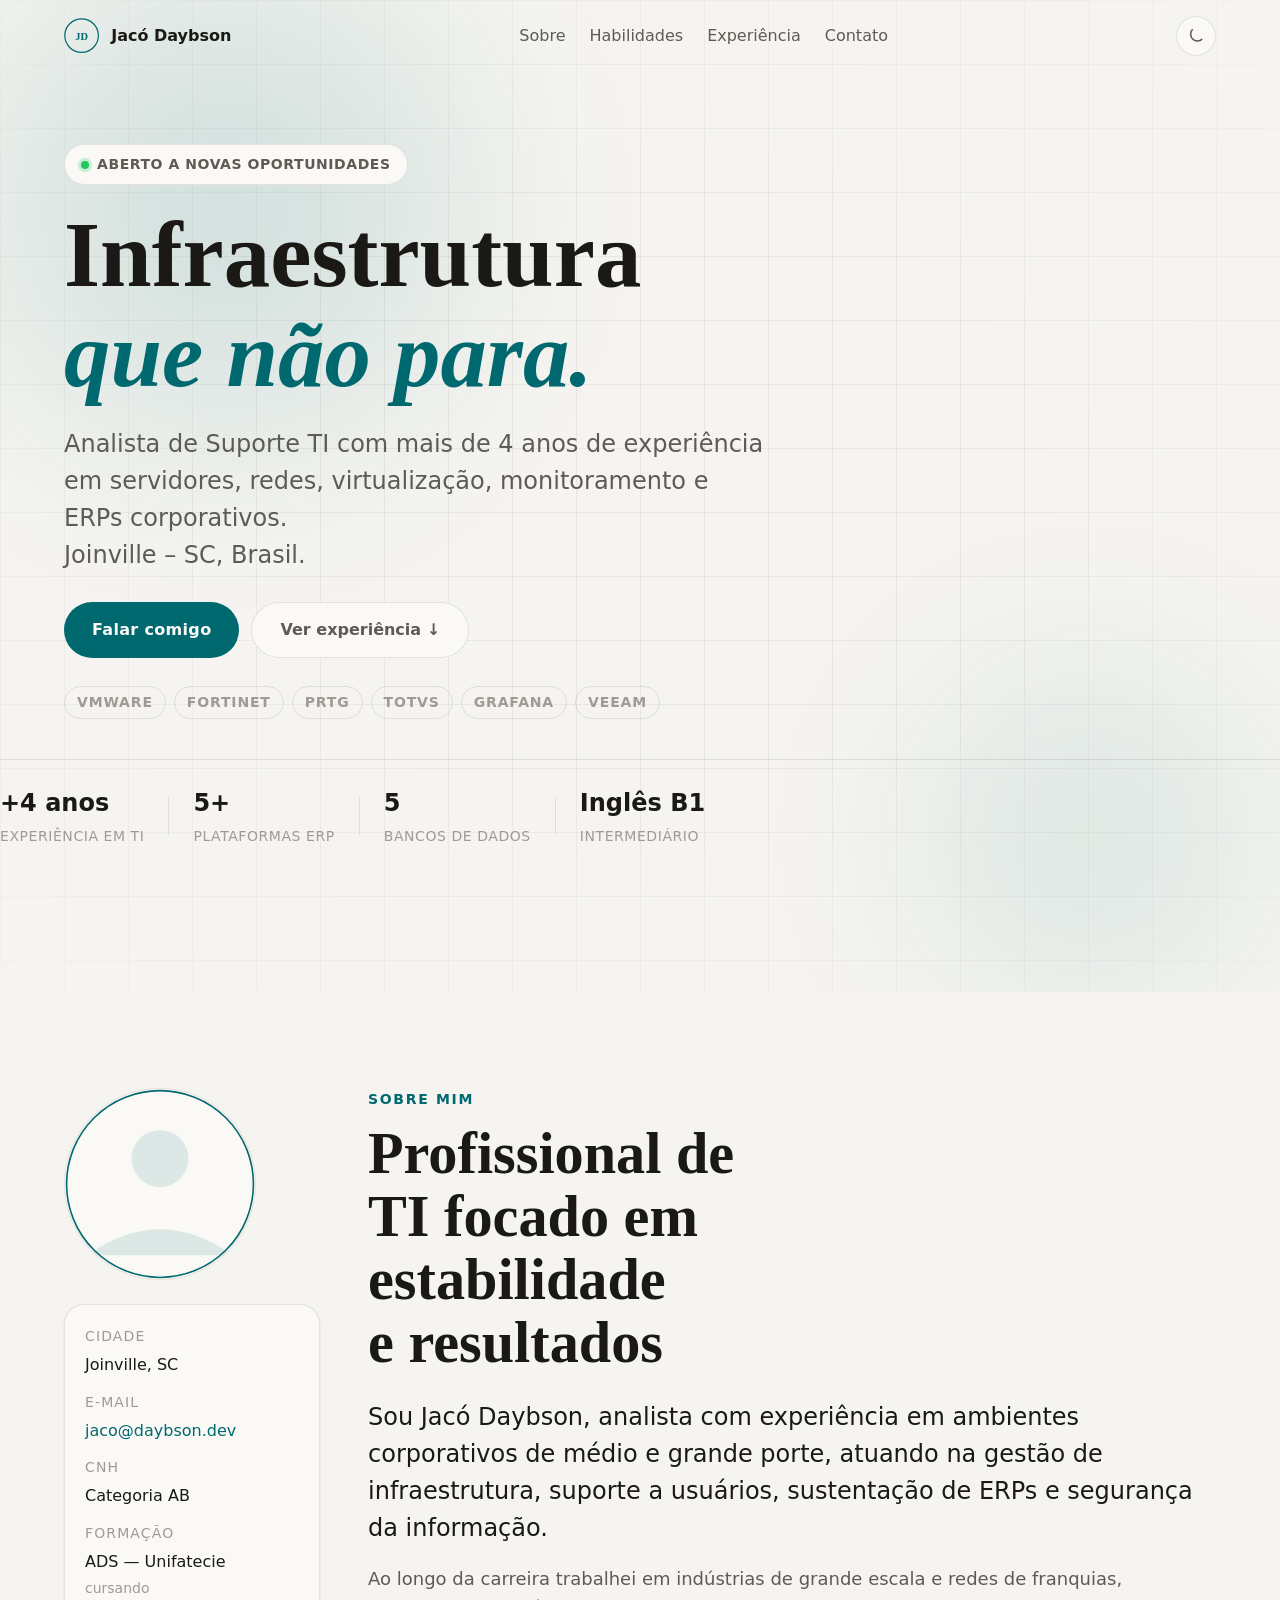
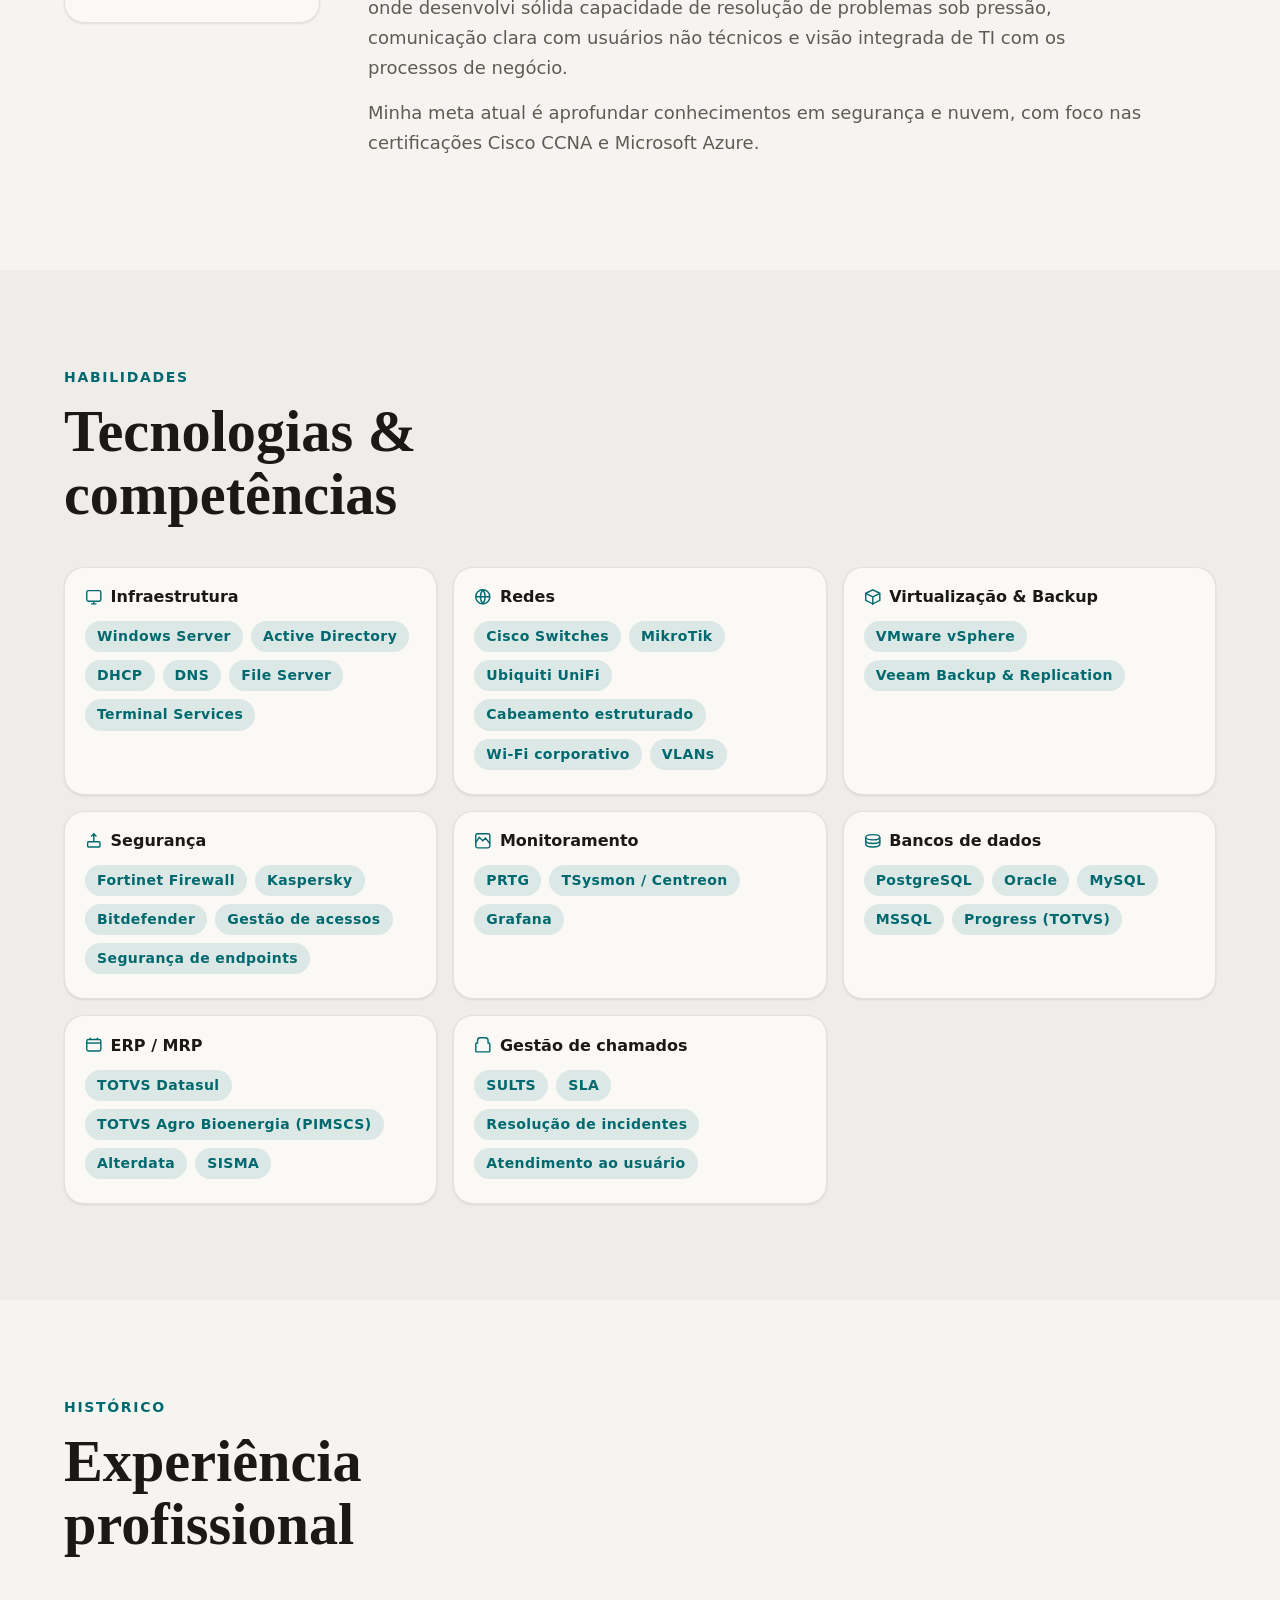
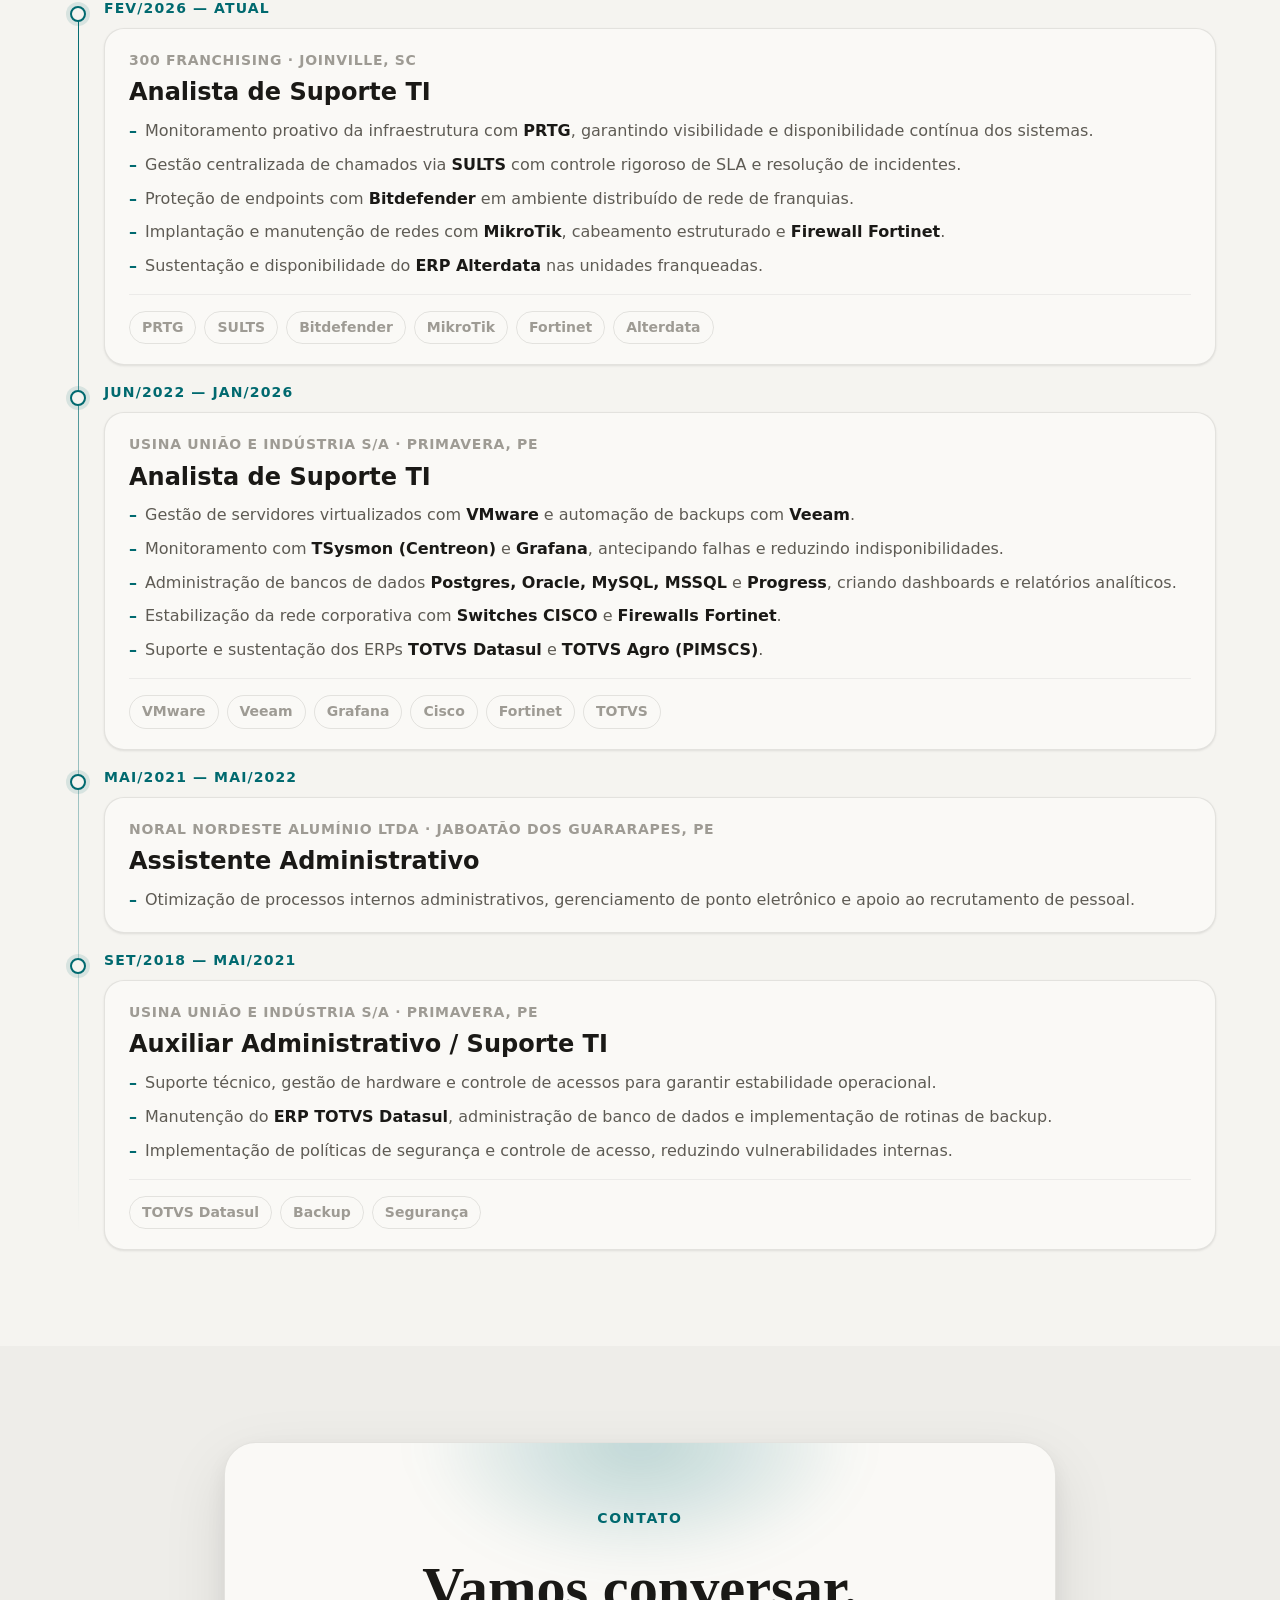
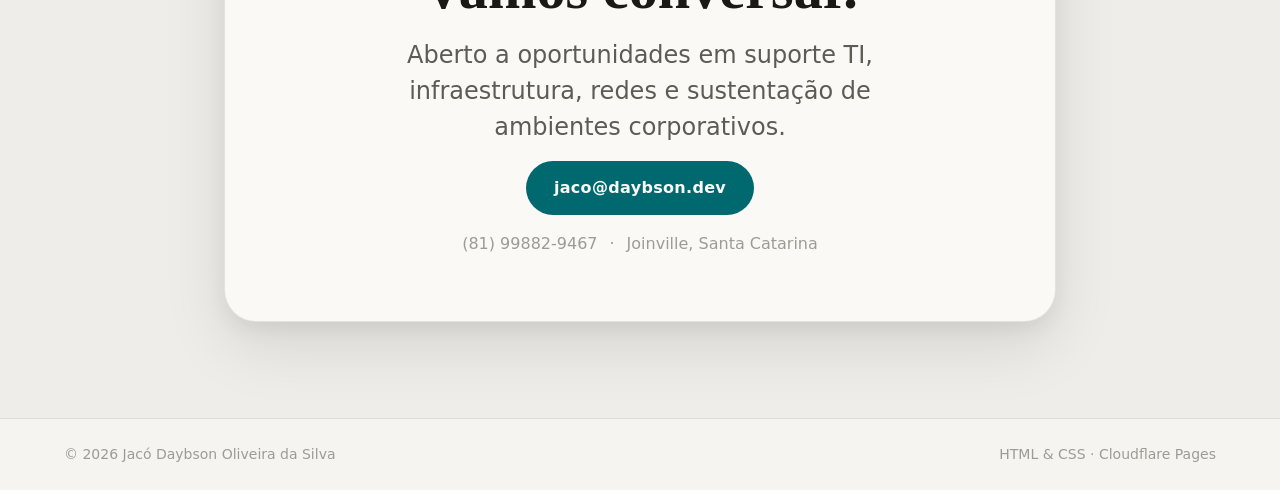
==== index.html @ ffb1d4ec "feat: curriculo inicial" ====
<!DOCTYPE html>
<html lang="pt-BR">
<head>
  <meta charset="UTF-8">
  <meta name="viewport" content="width=device-width, initial-scale=1.0">
  <meta name="description" content="Portfólio e currículo online de Jacó Daybson, Analista de Suporte TI em Joinville-SC, especializado em infraestrutura, redes, virtualização e segurança da informação.">
  <meta name="theme-color" content="#0f0f0e">
  <title>Jacó Daybson — Analista de Suporte TI</title>
  <link rel="preconnect" href="https://api.fontshare.com">
  <link rel="stylesheet" href="https://api.fontshare.com/v2/css?f[]=boska@400,500,600,700&f[]=satoshi@300,400,500,700&display=swap">
  <link rel="stylesheet" href="./style.css">
</head>
<body>
  <a class="skip-link" href="#main">Pular para conteúdo</a>
  <div class="progress-bar" id="progress" role="progressbar" aria-label="Progresso da leitura"></div>

  <!-- NAVIGATION -->
  <header class="nav-shell" id="nav">
    <div class="nav-inner">
      <a class="logo" href="#hero" aria-label="Início">
        <svg viewBox="0 0 44 44" fill="none" aria-hidden="true">
          <circle cx="22" cy="22" r="21" stroke="currentColor" stroke-width="1.5"/>
          <text x="22" y="27" font-size="13" font-weight="700" fill="currentColor" text-anchor="middle" font-family="serif">JD</text>
        </svg>
        <span>Jacó Daybson</span>
      </a>
      <nav aria-label="Navegação principal">
        <a href="#sobre">Sobre</a>
        <a href="#habilidades">Habilidades</a>
        <a href="#experiencia">Experiência</a>
        <a href="#contato">Contato</a>
      </nav>
      <button class="theme-btn" data-theme-toggle aria-label="Alternar tema">
        <svg class="icon-sun" viewBox="0 0 20 20" fill="none" stroke="currentColor" stroke-width="1.8" aria-hidden="true"><circle cx="10" cy="10" r="4"/><path d="M10 1v2M10 17v2M1 10h2M17 10h2M3.22 3.22l1.42 1.42M15.36 15.36l1.42 1.42M3.22 16.78l1.42-1.42M15.36 4.64l1.42-1.42"/></svg>
        <svg class="icon-moon" viewBox="0 0 20 20" fill="none" stroke="currentColor" stroke-width="1.8" aria-hidden="true"><path d="M17.39 13.61A7.5 7.5 0 0 1 6.39 2.61a7.5 7.5 0 1 0 11 11z"/></svg>
      </button>
    </div>
  </header>

  <main id="main">

    <!-- HERO -->
    <section class="hero" id="hero">
      <div class="hero-bg" aria-hidden="true">
        <div class="orb orb-1"></div>
        <div class="orb orb-2"></div>
        <div class="grid-overlay"></div>
      </div>
      <div class="wrap hero-wrap">
        <div class="hero-label fade-up" style="--d:0ms">
          <span class="dot-live"></span> Aberto a novas oportunidades
        </div>
        <h1 class="hero-heading fade-up" style="--d:80ms">
          Infraestrutura<br>
          <em>que não para.</em>
        </h1>
        <p class="hero-sub fade-up" style="--d:160ms">
          Analista de Suporte TI com mais de 4 anos de experiência em servidores, redes, virtualização, monitoramento e ERPs corporativos.<br>Joinville&nbsp;– SC, Brasil.
        </p>
        <div class="hero-ctas fade-up" style="--d:240ms">
          <a class="cta-primary" href="#contato">Falar comigo</a>
          <a class="cta-ghost" href="#experiencia">Ver experiência ↓</a>
        </div>
        <ul class="hero-tags fade-up" aria-label="Tecnologias" style="--d:320ms">
          <li>VMware</li><li>Fortinet</li><li>PRTG</li><li>TOTVS</li><li>Grafana</li><li>Veeam</li>
        </ul>
      </div>
      <div class="hero-stat-strip fade-up" style="--d:400ms" aria-hidden="true">
        <div class="stat"><b>+4 anos</b><span>Experiência em TI</span></div>
        <div class="stat-div"></div>
        <div class="stat"><b>5+</b><span>Plataformas ERP</span></div>
        <div class="stat-div"></div>
        <div class="stat"><b>5</b><span>Bancos de dados</span></div>
        <div class="stat-div"></div>
        <div class="stat"><b>Inglês B1</b><span>Intermediário</span></div>
      </div>
    </section>

    <!-- ABOUT -->
    <section class="section" id="sobre">
      <div class="wrap about-grid">
        <div class="about-aside reveal">
          <div class="avatar-box">
            <div class="avatar-inner" aria-label="Avatar Jacó Daybson">
              <svg viewBox="0 0 120 120" fill="none" aria-hidden="true">
                <circle cx="60" cy="60" r="59" stroke="var(--accent)" stroke-width="1"/>
                <circle cx="60" cy="44" r="18" fill="var(--accent-dim)"/>
                <path d="M14 105 Q60 72 106 105" fill="var(--accent-dim)"/>
              </svg>
            </div>
          </div>
          <dl class="info-list">
            <div><dt>Cidade</dt><dd>Joinville, SC</dd></div>
            <div><dt>E-mail</dt><dd><a href="mailto:jaco@daybson.dev">jaco@daybson.dev</a></dd></div>
            <div><dt>CNH</dt><dd>Categoria AB</dd></div>
            <div><dt>Formação</dt><dd>ADS — Unifatecie<br><small>cursando</small></dd></div>
          </dl>
        </div>
        <div class="about-body">
          <div class="section-label reveal">Sobre mim</div>
          <h2 class="section-title reveal">Profissional de TI focado em estabilidade e resultados</h2>
          <p class="reveal">Sou Jacó Daybson, analista com experiência em ambientes corporativos de médio e grande porte, atuando na gestão de infraestrutura, suporte a usuários, sustentação de ERPs e segurança da informação.</p>
          <p class="reveal muted">Ao longo da carreira trabalhei em indústrias de grande escala e redes de franquias, onde desenvolvi sólida capacidade de resolução de problemas sob pressão, comunicação clara com usuários não técnicos e visão integrada de TI com os processos de negócio.</p>
          <p class="reveal muted">Minha meta atual é aprofundar conhecimentos em segurança e nuvem, com foco nas certificações Cisco CCNA e Microsoft Azure.</p>
        </div>
      </div>
    </section>

    <!-- SKILLS -->
    <section class="section section-alt" id="habilidades">
      <div class="wrap">
        <div class="section-label reveal">Habilidades</div>
        <h2 class="section-title reveal">Tecnologias &amp; competências</h2>
        <div class="skill-groups">

          <div class="skill-group reveal">
            <h3>
              <svg viewBox="0 0 20 20" fill="none" stroke="currentColor" stroke-width="1.6" aria-hidden="true"><rect x="2" y="3" width="16" height="12" rx="2"/><path d="M7 18h6M10 15v3"/></svg>
              Infraestrutura
            </h3>
            <div class="tag-row">
              <span>Windows Server</span><span>Active Directory</span><span>DHCP</span><span>DNS</span><span>File Server</span><span>Terminal Services</span>
            </div>
          </div>

          <div class="skill-group reveal">
            <h3>
              <svg viewBox="0 0 20 20" fill="none" stroke="currentColor" stroke-width="1.6" aria-hidden="true"><circle cx="10" cy="10" r="8"/><path d="M2 10h16M10 2a13 13 0 0 1 0 16M10 2a13 13 0 0 0 0 16"/></svg>
              Redes
            </h3>
            <div class="tag-row">
              <span>Cisco Switches</span><span>MikroTik</span><span>Ubiquiti UniFi</span><span>Cabeamento estruturado</span><span>Wi-Fi corporativo</span><span>VLANs</span>
            </div>
          </div>

          <div class="skill-group reveal">
            <h3>
              <svg viewBox="0 0 20 20" fill="none" stroke="currentColor" stroke-width="1.6" aria-hidden="true"><path d="M10 2L2 6v8l8 4 8-4V6l-8-4z"/><path d="M10 10L2 6M10 10l8-4M10 10v10"/></svg>
              Virtualização &amp; Backup
            </h3>
            <div class="tag-row">
              <span>VMware vSphere</span><span>Veeam Backup &amp; Replication</span>
            </div>
          </div>

          <div class="skill-group reveal">
            <h3>
              <svg viewBox="0 0 20 20" fill="none" stroke="currentColor" stroke-width="1.6" aria-hidden="true"><rect x="3" y="11" width="14" height="6" rx="1"/><path d="M10 2v9M7 5l3-3 3 3"/><path d="M6 14h.01M9 14h.01"/></svg>
              Segurança
            </h3>
            <div class="tag-row">
              <span>Fortinet Firewall</span><span>Kaspersky</span><span>Bitdefender</span><span>Gestão de acessos</span><span>Segurança de endpoints</span>
            </div>
          </div>

          <div class="skill-group reveal">
            <h3>
              <svg viewBox="0 0 20 20" fill="none" stroke="currentColor" stroke-width="1.6" aria-hidden="true"><polyline points="2 12 6 6 10 10 13 7 18 13"/><rect x="2" y="2" width="16" height="16" rx="2"/></svg>
              Monitoramento
            </h3>
            <div class="tag-row">
              <span>PRTG</span><span>TSysmon / Centreon</span><span>Grafana</span>
            </div>
          </div>

          <div class="skill-group reveal">
            <h3>
              <svg viewBox="0 0 20 20" fill="none" stroke="currentColor" stroke-width="1.6" aria-hidden="true"><ellipse cx="10" cy="6" rx="8" ry="3"/><path d="M2 6v4c0 1.66 3.58 3 8 3s8-1.34 8-3V6"/><path d="M2 10v4c0 1.66 3.58 3 8 3s8-1.34 8-3v-4"/></svg>
              Bancos de dados
            </h3>
            <div class="tag-row">
              <span>PostgreSQL</span><span>Oracle</span><span>MySQL</span><span>MSSQL</span><span>Progress (TOTVS)</span>
            </div>
          </div>

          <div class="skill-group reveal">
            <h3>
              <svg viewBox="0 0 20 20" fill="none" stroke="currentColor" stroke-width="1.6" aria-hidden="true"><rect x="2" y="4" width="16" height="13" rx="2"/><path d="M2 8h16"/><path d="M6 4V2M14 4V2"/></svg>
              ERP / MRP
            </h3>
            <div class="tag-row">
              <span>TOTVS Datasul</span><span>TOTVS Agro Bioenergia (PIMSCS)</span><span>Alterdata</span><span>SISMA</span>
            </div>
          </div>

          <div class="skill-group reveal">
            <h3>
              <svg viewBox="0 0 20 20" fill="none" stroke="currentColor" stroke-width="1.6" aria-hidden="true"><path d="M17 8h-1V5a3 3 0 0 0-3-3H7a3 3 0 0 0-3 3v3H3a1 1 0 0 0-1 1v8a1 1 0 0 0 1 1h14a1 1 0 0 0 1-1V9a1 1 0 0 0-1-1z"/></svg>
              Gestão de chamados
            </h3>
            <div class="tag-row">
              <span>SULTS</span><span>SLA</span><span>Resolução de incidentes</span><span>Atendimento ao usuário</span>
            </div>
          </div>

        </div>
      </div>
    </section>

    <!-- EXPERIENCE -->
    <section class="section" id="experiencia">
      <div class="wrap">
        <div class="section-label reveal">Histórico</div>
        <h2 class="section-title reveal">Experiência profissional</h2>

        <div class="timeline">

          <article class="tl-item reveal">
            <div class="tl-dot"></div>
            <div class="tl-date">Fev/2026 — Atual</div>
            <div class="tl-card">
              <div class="tl-company">300 Franchising · Joinville, SC</div>
              <h3>Analista de Suporte TI</h3>
              <ul>
                <li>Monitoramento proativo da infraestrutura com <strong>PRTG</strong>, garantindo visibilidade e disponibilidade contínua dos sistemas.</li>
                <li>Gestão centralizada de chamados via <strong>SULTS</strong> com controle rigoroso de SLA e resolução de incidentes.</li>
                <li>Proteção de endpoints com <strong>Bitdefender</strong> em ambiente distribuído de rede de franquias.</li>
                <li>Implantação e manutenção de redes com <strong>MikroTik</strong>, cabeamento estruturado e <strong>Firewall Fortinet</strong>.</li>
                <li>Sustentação e disponibilidade do <strong>ERP Alterdata</strong> nas unidades franqueadas.</li>
              </ul>
              <div class="tl-tags">
                <span>PRTG</span><span>SULTS</span><span>Bitdefender</span><span>MikroTik</span><span>Fortinet</span><span>Alterdata</span>
              </div>
            </div>
          </article>

          <article class="tl-item reveal">
            <div class="tl-dot"></div>
            <div class="tl-date">Jun/2022 — Jan/2026</div>
            <div class="tl-card">
              <div class="tl-company">Usina União e Indústria S/A · Primavera, PE</div>
              <h3>Analista de Suporte TI</h3>
              <ul>
                <li>Gestão de servidores virtualizados com <strong>VMware</strong> e automação de backups com <strong>Veeam</strong>.</li>
                <li>Monitoramento com <strong>TSysmon (Centreon)</strong> e <strong>Grafana</strong>, antecipando falhas e reduzindo indisponibilidades.</li>
                <li>Administração de bancos de dados <strong>Postgres, Oracle, MySQL, MSSQL</strong> e <strong>Progress</strong>, criando dashboards e relatórios analíticos.</li>
                <li>Estabilização da rede corporativa com <strong>Switches CISCO</strong> e <strong>Firewalls Fortinet</strong>.</li>
                <li>Suporte e sustentação dos ERPs <strong>TOTVS Datasul</strong> e <strong>TOTVS Agro (PIMSCS)</strong>.</li>
              </ul>
              <div class="tl-tags">
                <span>VMware</span><span>Veeam</span><span>Grafana</span><span>Cisco</span><span>Fortinet</span><span>TOTVS</span>
              </div>
            </div>
          </article>

          <article class="tl-item reveal">
            <div class="tl-dot"></div>
            <div class="tl-date">Mai/2021 — Mai/2022</div>
            <div class="tl-card">
              <div class="tl-company">Noral Nordeste Alumínio LTDA · Jaboatão dos Guararapes, PE</div>
              <h3>Assistente Administrativo</h3>
              <ul>
                <li>Otimização de processos internos administrativos, gerenciamento de ponto eletrônico e apoio ao recrutamento de pessoal.</li>
              </ul>
            </div>
          </article>

          <article class="tl-item reveal">
            <div class="tl-dot"></div>
            <div class="tl-date">Set/2018 — Mai/2021</div>
            <div class="tl-card">
              <div class="tl-company">Usina União e Indústria S/A · Primavera, PE</div>
              <h3>Auxiliar Administrativo / Suporte TI</h3>
              <ul>
                <li>Suporte técnico, gestão de hardware e controle de acessos para garantir estabilidade operacional.</li>
                <li>Manutenção do <strong>ERP TOTVS Datasul</strong>, administração de banco de dados e implementação de rotinas de backup.</li>
                <li>Implementação de políticas de segurança e controle de acesso, reduzindo vulnerabilidades internas.</li>
              </ul>
              <div class="tl-tags">
                <span>TOTVS Datasul</span><span>Backup</span><span>Segurança</span>
              </div>
            </div>
          </article>

        </div>
      </div>
    </section>

    <!-- CONTACT -->
    <section class="section contact-section" id="contato">
      <div class="wrap">
        <div class="contact-card reveal">
          <div class="contact-glow" aria-hidden="true"></div>
          <p class="section-label">Contato</p>
          <h2 class="contact-heading">Vamos conversar.</h2>
          <p class="contact-sub">Aberto a oportunidades em suporte TI, infraestrutura, redes e sustentação de ambientes corporativos.</p>
          <a class="cta-primary" href="mailto:jaco@daybson.dev?subject=Contato%20via%20daybson.dev">jaco@daybson.dev</a>
          <div class="contact-extra">
            <span>(81) 99882-9467</span>
            <span>·</span>
            <span>Joinville, Santa Catarina</span>
          </div>
        </div>
      </div>
    </section>

  </main>

  <footer class="site-footer">
    <div class="wrap footer-inner">
      <span>© <span id="yr"></span> Jacó Daybson Oliveira da Silva</span>
      <span class="footer-tech">HTML &amp; CSS · Cloudflare Pages</span>
    </div>
  </footer>

  <script>
  (() => {
    // Theme
    const root = document.documentElement;
    const btn  = document.querySelector('[data-theme-toggle]');
    let dark = matchMedia('(prefers-color-scheme:dark)').matches;
    const apply = () => {
      root.setAttribute('data-theme', dark ? 'dark' : 'light');
      btn.setAttribute('aria-label', dark ? 'Ativar tema claro' : 'Ativar tema escuro');
    };
    apply();
    btn.addEventListener('click', () => { dark = !dark; apply(); });

    // Year
    document.getElementById('yr').textContent = new Date().getFullYear();

    // Progress bar
    const bar = document.getElementById('progress');
    const onScroll = () => {
      const pct = window.scrollY / (document.body.scrollHeight - window.innerHeight) * 100;
      bar.style.width = Math.min(pct, 100) + '%';
    };
    window.addEventListener('scroll', onScroll, { passive: true });

    // Scroll reveal with IntersectionObserver
    const obs = new IntersectionObserver((entries) => {
      entries.forEach(e => { if (e.isIntersecting) { e.target.classList.add('in'); obs.unobserve(e.target); } });
    }, { threshold: 0.12 });
    document.querySelectorAll('.reveal, .fade-up').forEach(el => obs.observe(el));

    // Nav shrink
    const nav = document.getElementById('nav');
    window.addEventListener('scroll', () => {
      nav.classList.toggle('nav-scrolled', window.scrollY > 48);
    }, { passive: true });
  })();
  </script>
</body>
</html>
---- style.css ----
/* ═══════════════════════════════════════════════════════════
   daybson.dev — style.css
   Art direction: portfólio IT → técnico, sóbrio, dramático
   Palette: near-black + teal accent, warm neutrals
   Typography: Boska (display) + Satoshi (body)
   ═══════════════════════════════════════════════════════════ */

/* ── TOKENS ── */
:root {
  --font-display: 'Boska', Georgia, serif;
  --font-body:    'Satoshi', system-ui, sans-serif;

  --text-xs:   clamp(.75rem,  .7rem  + .25vw, .875rem);
  --text-sm:   clamp(.875rem, .8rem  + .35vw, 1rem);
  --text-base: clamp(1rem,    .95rem + .25vw, 1.125rem);
  --text-lg:   clamp(1.125rem,1rem   + .75vw, 1.5rem);
  --text-xl:   clamp(1.5rem,  1.2rem + 1.25vw, 2.25rem);
  --text-2xl:  clamp(2.25rem, 1.4rem + 2.8vw, 4rem);
  --text-hero: clamp(3rem,    1rem   + 6vw,   6.5rem);

  --sp1:.25rem; --sp2:.5rem; --sp3:.75rem; --sp4:1rem;
  --sp5:1.25rem; --sp6:1.5rem; --sp8:2rem; --sp10:2.5rem;
  --sp12:3rem; --sp16:4rem; --sp20:5rem; --sp24:6rem;

  --r-sm:.375rem; --r-md:.5rem; --r-lg:.875rem;
  --r-xl:1.25rem; --r-full:9999px;

  --ease-out: cubic-bezier(.16,1,.3,1);
  --ease-in:  cubic-bezier(.4,0,1,1);
  --t: 220ms var(--ease-out);
}

/* ── LIGHT MODE ── */
:root, [data-theme="light"] {
  --bg:         #f5f4f0;
  --bg-alt:     #eeede9;
  --surface:    #faf9f6;
  --surface-2:  #ffffff;
  --border:     rgba(28,25,18,.1);
  --border-2:   rgba(28,25,18,.06);

  --text:       #1a1916;
  --muted:      #5e5b54;
  --faint:      #9e9b94;
  --inverse:    #faf9f6;

  --accent:         #00696f;
  --accent-hov:     #004d52;
  --accent-dim:     rgba(0,105,111,.12);
  --accent-glow:    rgba(0,105,111,.25);
  --accent-text:    #00696f;

  --sh-sm: 0 1px 3px rgba(0,0,0,.06), 0 1px 2px rgba(0,0,0,.04);
  --sh-md: 0 8px 24px rgba(0,0,0,.08), 0 2px 6px rgba(0,0,0,.04);
  --sh-lg: 0 24px 64px rgba(0,0,0,.1), 0 8px 20px rgba(0,0,0,.06);
}

/* ── DARK MODE ── */
[data-theme="dark"] {
  --bg:         #0f0f0e;
  --bg-alt:     #141412;
  --surface:    #191816;
  --surface-2:  #1f1e1b;
  --border:     rgba(255,255,255,.09);
  --border-2:   rgba(255,255,255,.05);

  --text:       #eae8e3;
  --muted:      #a09d97;
  --faint:      #5e5c58;
  --inverse:    #0f0f0e;

  --accent:         #3fa3ae;
  --accent-hov:     #5bb5bf;
  --accent-dim:     rgba(63,163,174,.14);
  --accent-glow:    rgba(63,163,174,.28);
  --accent-text:    #3fa3ae;

  --sh-sm: 0 1px 3px rgba(0,0,0,.3);
  --sh-md: 0 8px 24px rgba(0,0,0,.4);
  --sh-lg: 0 24px 64px rgba(0,0,0,.55);
}

@media (prefers-color-scheme: dark) {
  :root:not([data-theme]) {
    --bg:#0f0f0e; --bg-alt:#141412; --surface:#191816; --surface-2:#1f1e1b;
    --border:rgba(255,255,255,.09); --border-2:rgba(255,255,255,.05);
    --text:#eae8e3; --muted:#a09d97; --faint:#5e5c58; --inverse:#0f0f0e;
    --accent:#3fa3ae; --accent-hov:#5bb5bf;
    --accent-dim:rgba(63,163,174,.14); --accent-glow:rgba(63,163,174,.28);
    --accent-text:#3fa3ae;
    --sh-sm:0 1px 3px rgba(0,0,0,.3);
    --sh-md:0 8px 24px rgba(0,0,0,.4);
    --sh-lg:0 24px 64px rgba(0,0,0,.55);
  }
}

/* ── BASE ── */
*, *::before, *::after { box-sizing: border-box; margin: 0; padding: 0; }
html {
  scroll-behavior: smooth;
  scroll-padding-top: 5rem;
  -webkit-font-smoothing: antialiased;
  text-rendering: optimizeLegibility;
}
body {
  font-family: var(--font-body);
  font-size: var(--text-base);
  line-height: 1.65;
  color: var(--text);
  background-color: var(--bg);
  overflow-x: hidden;
}
img, svg { display: block; max-width: 100%; }
a { color: inherit; text-decoration: none; }
button { cursor: pointer; background: none; border: none; }
p, li { text-wrap: pretty; }
h1,h2,h3,h4 { line-height: 1.08; text-wrap: balance; }
::selection { background: var(--accent-dim); color: var(--text); }
:focus-visible { outline: 2px solid var(--accent); outline-offset: 3px; border-radius: var(--r-sm); }
.skip-link {
  position:absolute; left:-999px; top:var(--sp4);
  background:var(--accent); color:var(--inverse);
  padding:var(--sp3) var(--sp4); border-radius:var(--r-full);
  z-index:100; font-weight:700;
}
.skip-link:focus { left:var(--sp4); }

.wrap {
  width: min(calc(100% - 2.5rem), 72rem);
  margin-inline: auto;
}

/* ── PROGRESS BAR ── */
.progress-bar {
  position: fixed; top: 0; left: 0; z-index: 200;
  height: 2px; width: 0;
  background: var(--accent);
  transition: width .1s linear;
}

/* ── NAV ── */
.nav-shell {
  position: fixed; top: 0; inset-inline: 0; z-index: 100;
  padding-block: var(--sp4);
  transition: background var(--t), box-shadow var(--t), padding var(--t), backdrop-filter var(--t);
}
.nav-shell.nav-scrolled {
  padding-block: var(--sp3);
  background: color-mix(in srgb, var(--bg) 85%, transparent);
  backdrop-filter: blur(20px) saturate(1.3);
  box-shadow: 0 1px 0 var(--border);
}
.nav-inner {
  display: flex; align-items: center; justify-content: space-between;
  gap: var(--sp4);
  width: min(calc(100% - 2.5rem), 72rem);
  margin-inline: auto;
}
.logo {
  display: inline-flex; align-items: center; gap: var(--sp3);
  font-weight: 700; font-size: var(--text-sm);
  color: var(--text);
  transition: color var(--t);
}
.logo svg { width: 2.2rem; height: 2.2rem; color: var(--accent); }
.logo:hover { color: var(--accent); }
nav { display: none; gap: var(--sp6); }
nav a {
  font-size: var(--text-sm); font-weight: 500; color: var(--muted);
  transition: color var(--t);
}
nav a:hover { color: var(--text); }
.theme-btn {
  display: grid; place-items: center;
  width: 2.5rem; height: 2.5rem;
  border-radius: var(--r-full);
  border: 1px solid var(--border);
  background: var(--surface);
  color: var(--muted);
  transition: background var(--t), color var(--t), border-color var(--t);
}
.theme-btn:hover { background: var(--surface-2); color: var(--text); }
.theme-btn svg { width: 1.1rem; height: 1.1rem; }
[data-theme="dark"] .icon-sun { display: block; }
[data-theme="dark"] .icon-moon { display: none; }
[data-theme="light"] .icon-sun { display: none; }
[data-theme="light"] .icon-moon { display: block; }
.icon-sun, .icon-moon { display: none; }
:root:not([data-theme]) .icon-sun { display: none; }
:root:not([data-theme]) .icon-moon { display: block; }

/* ── HERO ── */
.hero {
  position: relative;
  min-height: 100svh;
  display: flex; flex-direction: column; justify-content: center;
  padding-block: clamp(6rem, 14vw, 9rem);
  overflow: hidden;
}
.hero-bg {
  position: absolute; inset: 0; pointer-events: none; z-index: 0;
}
@property --orb-op { syntax:'<number>'; inherits:false; initial-value:0; }
.orb {
  position: absolute; border-radius: 50%;
  filter: blur(80px); opacity: .45;
  animation: orb-pulse 10s ease-in-out infinite alternate;
}
.orb-1 {
  width: clamp(24rem, 55vw, 52rem);
  height: clamp(24rem, 55vw, 52rem);
  top: -15%; left: -10%;
  background: radial-gradient(circle, var(--accent) 0%, transparent 70%);
  opacity: .18;
}
.orb-2 {
  width: clamp(18rem, 40vw, 38rem);
  height: clamp(18rem, 40vw, 38rem);
  bottom: -10%; right: -5%;
  background: radial-gradient(circle, var(--accent) 0%, transparent 70%);
  opacity: .12;
  animation-delay: -4s;
}
@keyframes orb-pulse {
  0%   { transform: scale(1) translate(0, 0); }
  100% { transform: scale(1.12) translate(3%, -3%); }
}
.grid-overlay {
  position: absolute; inset: 0;
  background-image:
    linear-gradient(var(--border-2) 1px, transparent 1px),
    linear-gradient(90deg, var(--border-2) 1px, transparent 1px);
  background-size: 4rem 4rem;
  mask-image: radial-gradient(ellipse 90% 90% at 50% 50%, black 30%, transparent 90%);
}
.hero-wrap {
  position: relative; z-index: 1;
  display: flex; flex-direction: column; gap: var(--sp5);
}
.hero-label {
  display: inline-flex; align-items: center; gap: var(--sp2);
  padding: var(--sp2) var(--sp4);
  border-radius: var(--r-full);
  border: 1px solid var(--border);
  background: var(--surface);
  font-size: var(--text-xs);
  font-weight: 600;
  color: var(--muted);
  width: fit-content;
  letter-spacing: .04em;
  text-transform: uppercase;
}
.dot-live {
  width: .5rem; height: .5rem;
  border-radius: var(--r-full);
  background: #22c55e;
  box-shadow: 0 0 0 .2rem rgba(34,197,94,.22);
  animation: pulse 2s ease-in-out infinite;
}
@keyframes pulse {
  0%,100% { box-shadow: 0 0 0 .2rem rgba(34,197,94,.22); }
  50%      { box-shadow: 0 0 0 .5rem rgba(34,197,94,.08); }
}
.hero-heading {
  font-family: var(--font-display);
  font-size: var(--text-hero);
  font-weight: 600;
  color: var(--text);
  max-width: 12ch;
}
.hero-heading em {
  font-style: italic;
  color: var(--accent);
}
.hero-sub {
  max-width: 52ch;
  color: var(--muted);
  font-size: var(--text-lg);
  line-height: 1.55;
}
.hero-ctas {
  display: flex; flex-wrap: wrap; gap: var(--sp3);
  margin-top: var(--sp2);
}
.hero-tags {
  display: flex; flex-wrap: wrap; gap: var(--sp2);
  list-style: none;
  margin-top: var(--sp2);
}
.hero-tags li {
  padding: var(--sp1) var(--sp3);
  border-radius: var(--r-full);
  border: 1px solid var(--border);
  font-size: var(--text-xs);
  font-weight: 600;
  color: var(--faint);
  letter-spacing: .06em;
  text-transform: uppercase;
}
.hero-stat-strip {
  position: relative; z-index: 1;
  display: flex; flex-wrap: wrap;
  align-items: center; gap: var(--sp6);
  margin-top: var(--sp10);
  padding-top: var(--sp6);
  border-top: 1px solid var(--border);
}
.stat { display: flex; flex-direction: column; gap: .1rem; }
.stat b { font-size: var(--text-lg); font-weight: 700; color: var(--text); }
.stat span { font-size: var(--text-xs); color: var(--faint); letter-spacing: .04em; text-transform: uppercase; }
.stat-div { width: 1px; height: 2.4rem; background: var(--border); }

/* ── SECTION COMMON ── */
.section { padding-block: clamp(var(--sp12), 10vw, var(--sp24)); }
.section-alt { background: var(--bg-alt); }
.section-label {
  font-size: var(--text-xs);
  font-weight: 700;
  letter-spacing: .12em;
  text-transform: uppercase;
  color: var(--accent-text);
  margin-bottom: var(--sp3);
}
.section-title {
  font-family: var(--font-display);
  font-size: var(--text-2xl);
  font-weight: 600;
  color: var(--text);
  max-width: 16ch;
  margin-bottom: var(--sp10);
}

/* ── ABOUT ── */
.about-grid {
  display: grid;
  gap: var(--sp8) var(--sp12);
  align-items: start;
}
.about-aside {
  display: flex; flex-direction: column; gap: var(--sp6);
}
.avatar-box { display: flex; justify-content: center; }
.avatar-inner {
  width: clamp(8rem, 18vw, 12rem);
  height: clamp(8rem, 18vw, 12rem);
  border-radius: var(--r-full);
  border: 1.5px solid var(--border);
  background: var(--surface);
  overflow: hidden;
  display: flex; align-items: center; justify-content: center;
}
.avatar-inner svg { width: 100%; height: 100%; }
.info-list {
  display: grid; gap: var(--sp3);
  padding: var(--sp5);
  border: 1px solid var(--border);
  border-radius: var(--r-xl);
  background: var(--surface);
  box-shadow: var(--sh-sm);
}
.info-list div { display: flex; flex-direction: column; gap: var(--sp1); }
.info-list dt { font-size: var(--text-xs); text-transform: uppercase; letter-spacing: .08em; color: var(--faint); }
.info-list dd { font-size: var(--text-sm); font-weight: 500; color: var(--text); }
.info-list dd small { color: var(--faint); font-size: var(--text-xs); }
.info-list a { color: var(--accent-text); }
.info-list a:hover { text-decoration: underline; }
.about-body p { color: var(--muted); margin-bottom: var(--sp4); max-width: 68ch; }
.about-body p:first-of-type { color: var(--text); font-size: var(--text-lg); line-height: 1.55; }
.about-body .section-title { margin-bottom: var(--sp6); }

/* ── SKILLS ── */
.skill-groups {
  display: grid;
  grid-template-columns: repeat(auto-fill, minmax(min(100%, 22rem), 1fr));
  gap: var(--sp4);
}
.skill-group {
  padding: var(--sp5) var(--sp5) var(--sp6);
  border: 1px solid var(--border);
  border-radius: var(--r-xl);
  background: var(--surface);
  box-shadow: var(--sh-sm);
  transition: box-shadow var(--t), border-color var(--t);
}
.skill-group:hover {
  box-shadow: var(--sh-md);
  border-color: color-mix(in srgb, var(--accent) 30%, var(--border));
}
.skill-group h3 {
  display: flex; align-items: center; gap: var(--sp2);
  font-size: var(--text-sm); font-weight: 700;
  color: var(--text);
  margin-bottom: var(--sp4);
}
.skill-group h3 svg { width: 1.1rem; height: 1.1rem; stroke: var(--accent); flex-shrink: 0; }
.tag-row { display: flex; flex-wrap: wrap; gap: var(--sp2); }
.tag-row span {
  padding: var(--sp1) var(--sp3);
  border-radius: var(--r-full);
  background: var(--accent-dim);
  color: var(--accent-text);
  font-size: var(--text-xs);
  font-weight: 600;
  letter-spacing: .03em;
}

/* ── TIMELINE ── */
.timeline {
  position: relative;
  display: grid; gap: var(--sp4);
  padding-left: var(--sp10);
}
.timeline::before {
  content: '';
  position: absolute;
  left: .85rem; top: .6rem; bottom: 1rem;
  width: 1px;
  background: linear-gradient(to bottom, var(--accent), transparent);
}
.tl-item {
  position: relative;
  display: grid; gap: var(--sp2);
}
.tl-dot {
  position: absolute;
  left: calc(-1 * var(--sp10) + .35rem);
  top: .55rem;
  width: 1rem; height: 1rem;
  border-radius: var(--r-full);
  border: 2px solid var(--accent);
  background: var(--bg);
  box-shadow: 0 0 0 .25rem var(--accent-dim);
  z-index: 1;
}
.tl-date {
  font-size: var(--text-xs);
  font-weight: 700;
  letter-spacing: .08em;
  text-transform: uppercase;
  color: var(--accent-text);
}
.tl-card {
  padding: var(--sp5) var(--sp6);
  border: 1px solid var(--border);
  border-radius: var(--r-xl);
  background: var(--surface);
  box-shadow: var(--sh-sm);
}
.tl-company {
  font-size: var(--text-xs);
  font-weight: 600;
  letter-spacing: .05em;
  color: var(--faint);
  margin-bottom: var(--sp2);
  text-transform: uppercase;
}
.tl-card h3 {
  font-size: var(--text-lg);
  font-weight: 700;
  margin-bottom: var(--sp3);
}
.tl-card ul {
  list-style: none;
  display: grid; gap: var(--sp2);
  color: var(--muted);
  font-size: var(--text-sm);
  line-height: 1.6;
}
.tl-card li { padding-left: var(--sp4); position: relative; }
.tl-card li::before {
  content: '–';
  position: absolute; left: 0;
  color: var(--accent-text);
  font-weight: 700;
}
.tl-card strong { color: var(--text); font-weight: 600; }
.tl-tags {
  display: flex; flex-wrap: wrap; gap: var(--sp2);
  margin-top: var(--sp4);
  padding-top: var(--sp4);
  border-top: 1px solid var(--border-2);
}
.tl-tags span {
  padding: var(--sp1) var(--sp3);
  border-radius: var(--r-full);
  border: 1px solid var(--border);
  font-size: var(--text-xs);
  font-weight: 600;
  color: var(--faint);
}

/* ── CONTACT ── */
.contact-section { background: var(--bg-alt); }
.contact-card {
  position: relative; overflow: hidden;
  max-width: 52rem; margin-inline: auto;
  padding: clamp(var(--sp8), 6vw, var(--sp16));
  border: 1px solid var(--border);
  border-radius: clamp(1rem, 3vw, 2rem);
  background: var(--surface);
  box-shadow: var(--sh-lg);
  text-align: center;
  display: flex; flex-direction: column; align-items: center; gap: var(--sp4);
}
.contact-glow {
  position: absolute;
  width: 28rem; height: 16rem;
  top: -8rem; left: 50%; transform: translateX(-50%);
  background: radial-gradient(ellipse, var(--accent-glow) 0%, transparent 70%);
  pointer-events: none;
  filter: blur(20px);
}
.contact-heading {
  font-family: var(--font-display);
  font-size: var(--text-2xl);
  font-weight: 600;
  color: var(--text);
}
.contact-sub {
  max-width: 42ch;
  color: var(--muted);
  font-size: var(--text-lg);
  line-height: 1.5;
}
.contact-extra {
  display: flex; flex-wrap: wrap; justify-content: center;
  gap: var(--sp3);
  color: var(--faint);
  font-size: var(--text-sm);
}

/* ── BUTTONS ── */
.cta-primary {
  display: inline-flex; align-items: center; justify-content: center;
  min-height: 3rem; padding: .85rem 1.75rem;
  border-radius: var(--r-full);
  background: var(--accent);
  color: var(--inverse);
  font-size: var(--text-sm); font-weight: 700;
  letter-spacing: .02em;
  transition: background var(--t), transform var(--t), box-shadow var(--t);
  box-shadow: 0 0 0 0 var(--accent-glow);
}
.cta-primary:hover {
  background: var(--accent-hov);
  transform: translateY(-2px);
  box-shadow: 0 8px 28px var(--accent-glow);
}
.cta-primary:active { transform: translateY(0); }
.cta-ghost {
  display: inline-flex; align-items: center; justify-content: center;
  min-height: 3rem; padding: .85rem 1.75rem;
  border-radius: var(--r-full);
  border: 1px solid var(--border);
  background: var(--surface);
  color: var(--muted);
  font-size: var(--text-sm); font-weight: 600;
  transition: background var(--t), color var(--t), border-color var(--t), transform var(--t);
}
.cta-ghost:hover {
  background: var(--surface-2);
  color: var(--text);
  transform: translateY(-1px);
}

/* ── FOOTER ── */
.site-footer {
  padding-block: var(--sp6);
  border-top: 1px solid var(--border);
}
.footer-inner {
  display: flex; flex-wrap: wrap; justify-content: space-between; align-items: center;
  gap: var(--sp3);
  font-size: var(--text-xs);
  color: var(--faint);
}

/* ── SCROLL REVEAL ── */
.reveal, .fade-up {
  opacity: 0;
  transform: translateY(1.5rem);
  transition: opacity .7s var(--ease-out), transform .7s var(--ease-out);
}
.fade-up { transition-delay: var(--d, 0ms); }
.reveal.in, .fade-up.in {
  opacity: 1;
  transform: translateY(0);
}
.reveal:nth-child(2) { transition-delay: 60ms; }
.reveal:nth-child(3) { transition-delay: 120ms; }
.reveal:nth-child(4) { transition-delay: 180ms; }

/* ── RESPONSIVE ── */
@media (min-width: 48rem) {
  nav { display: flex; }
  .about-grid { grid-template-columns: 16rem 1fr; }
  .avatar-box { justify-content: flex-start; }
}
@media (max-width: 47.99rem) {
  .hero-stat-strip { gap: var(--sp4); }
  .stat-div { display: none; }
  nav {
    display: flex; position: fixed; bottom: 0; inset-inline: 0; z-index: 100;
    justify-content: space-around;
    padding: var(--sp3) var(--sp4) calc(var(--sp3) + env(safe-area-inset-bottom));
    background: color-mix(in srgb, var(--bg) 92%, transparent);
    backdrop-filter: blur(20px);
    border-top: 1px solid var(--border);
  }
  body { padding-bottom: 4.5rem; }
  .hero { padding-block: 6rem 3rem; min-height: auto; }
}
@media (max-width: 30rem) {
  .hero-heading { font-size: clamp(2.5rem, 12vw, 4rem); }
}
@media (prefers-reduced-motion: reduce) {
  *, *::before, *::after {
    animation: none !important;
    transition-duration: .01ms !important;
  }
  .reveal, .fade-up { opacity:1; transform:none; }
}
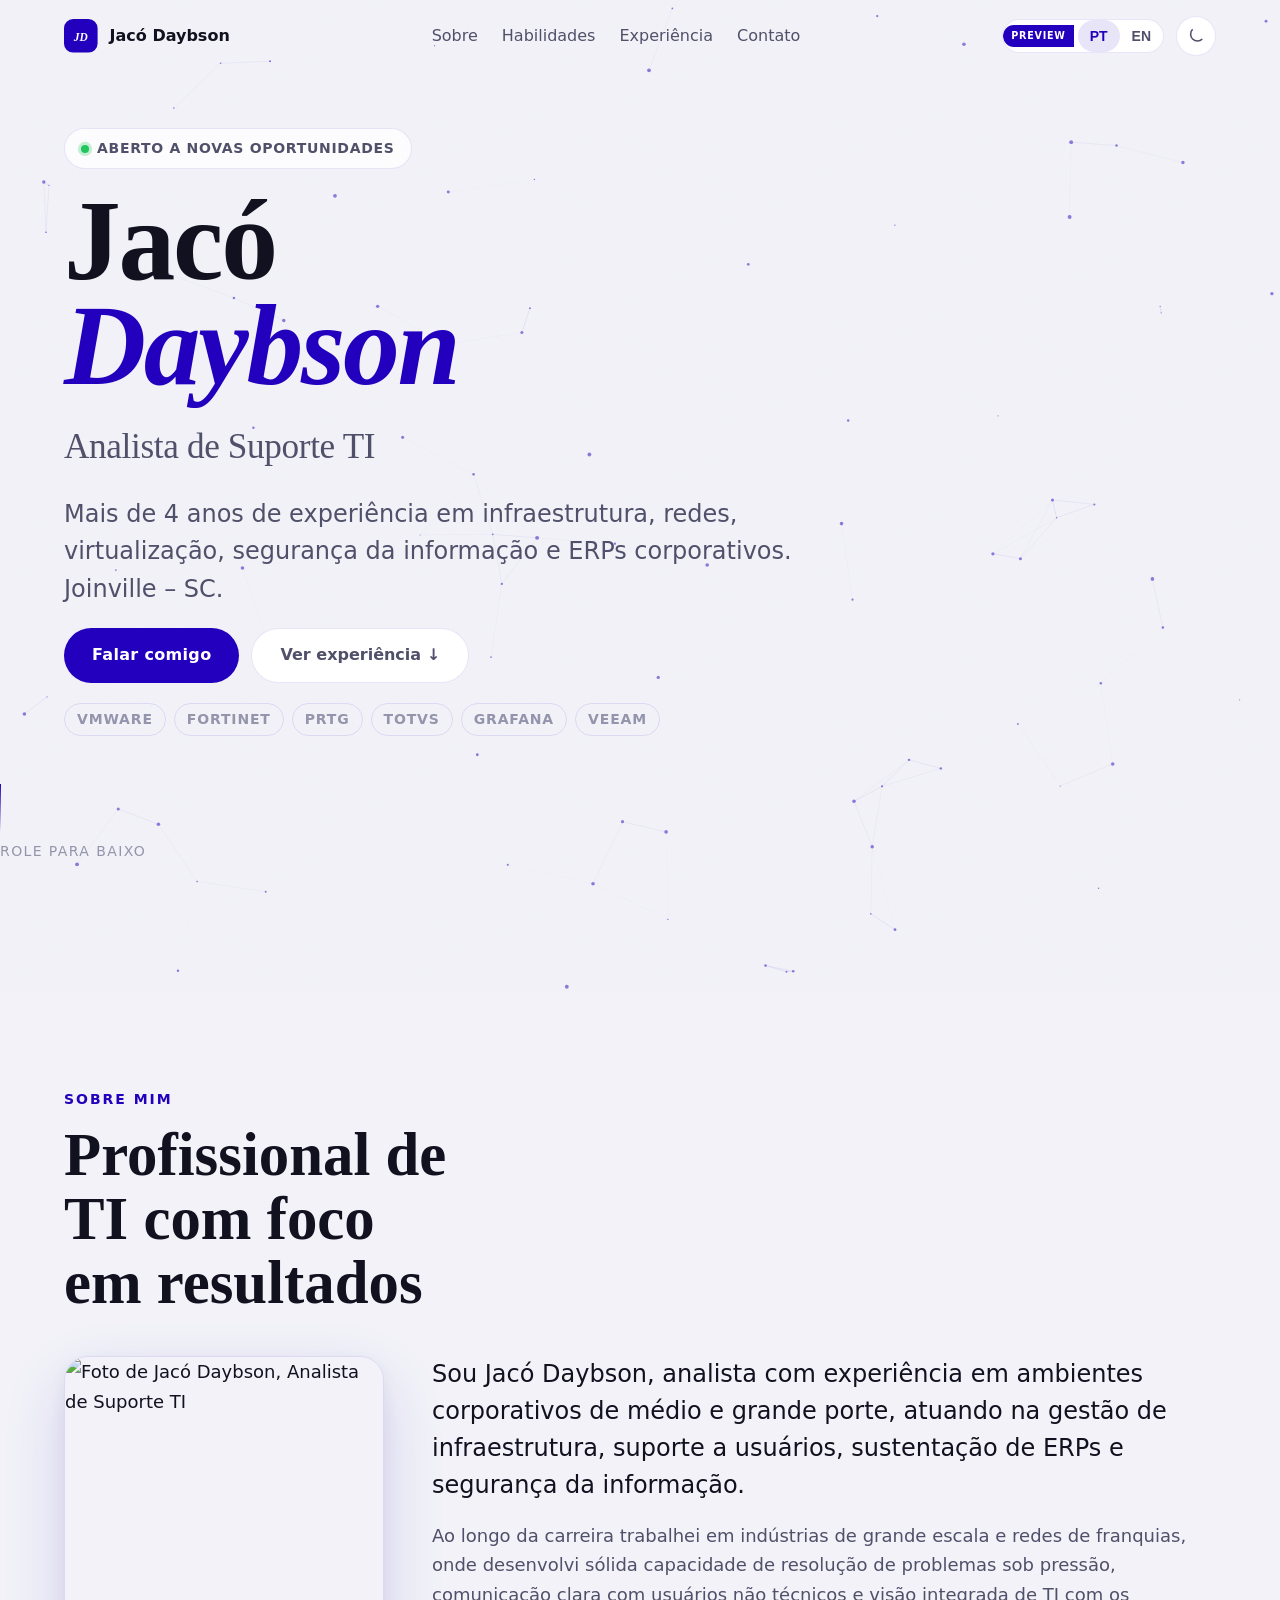
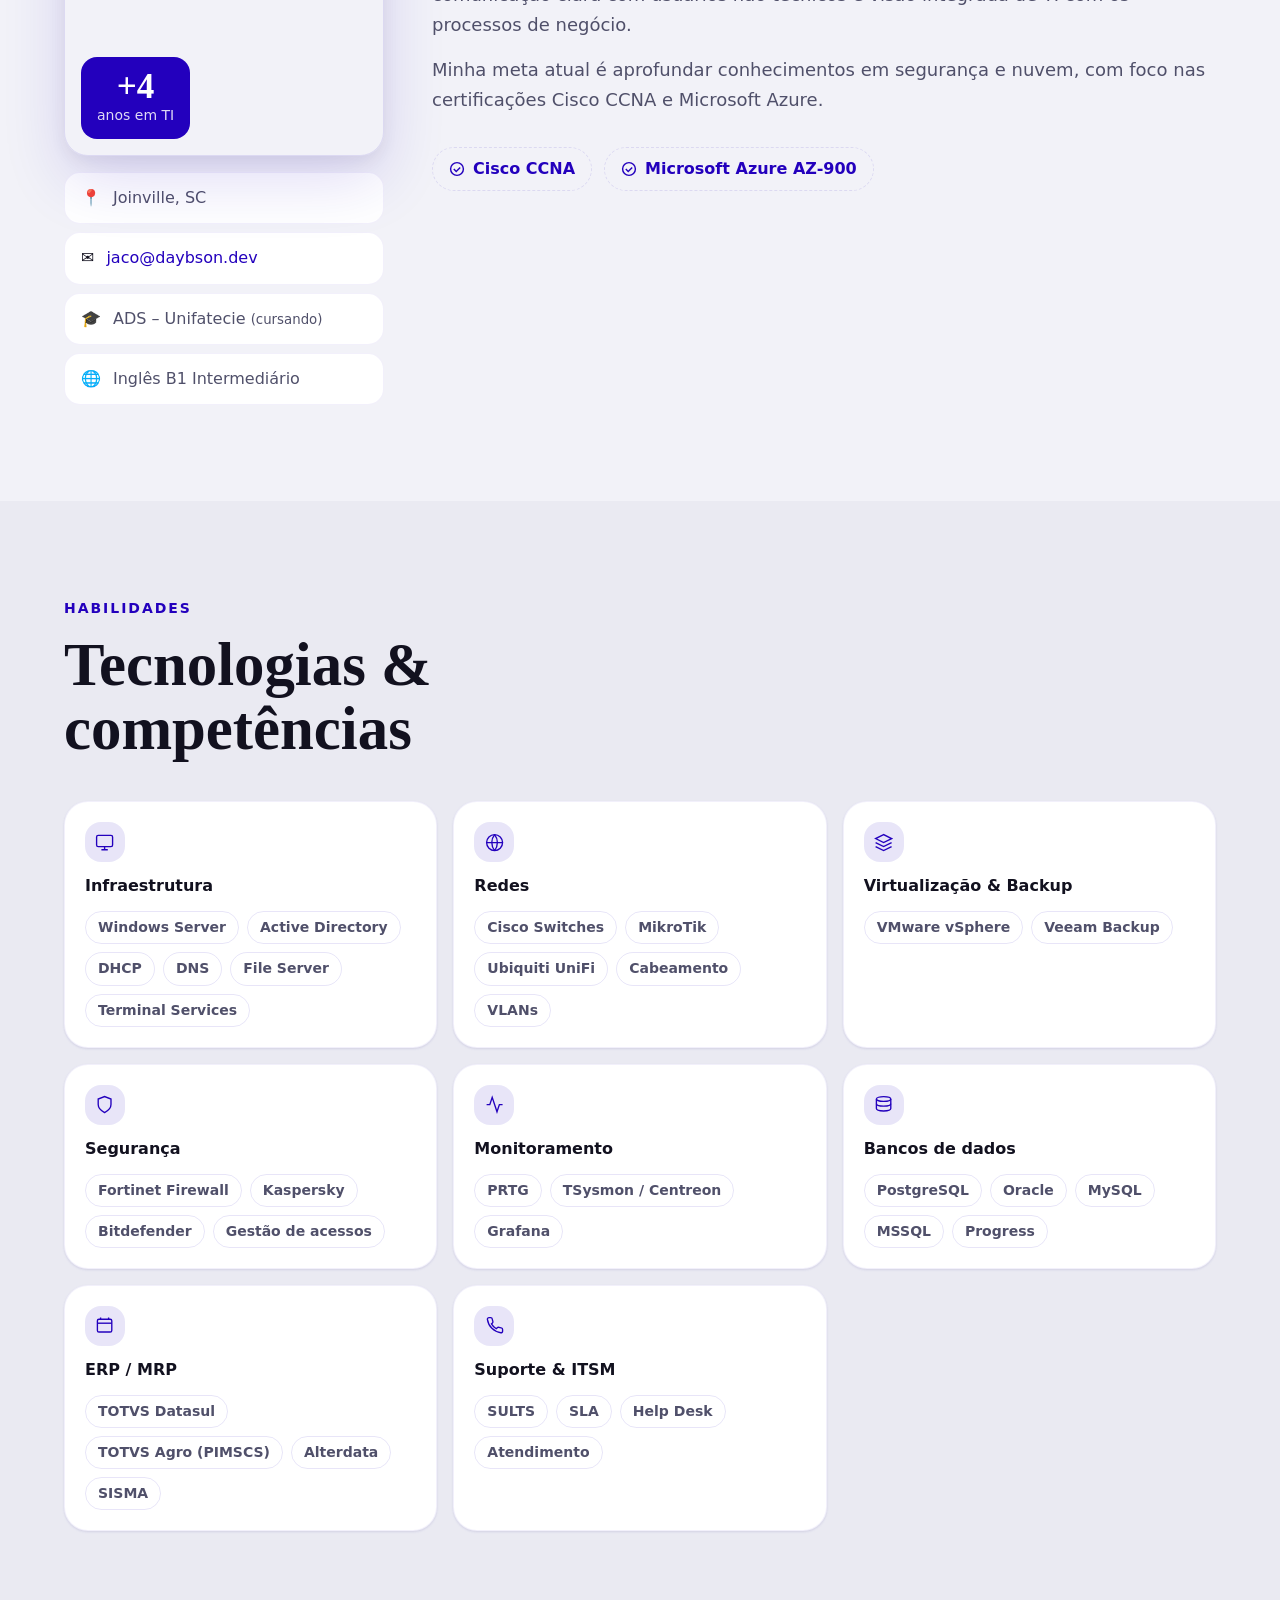
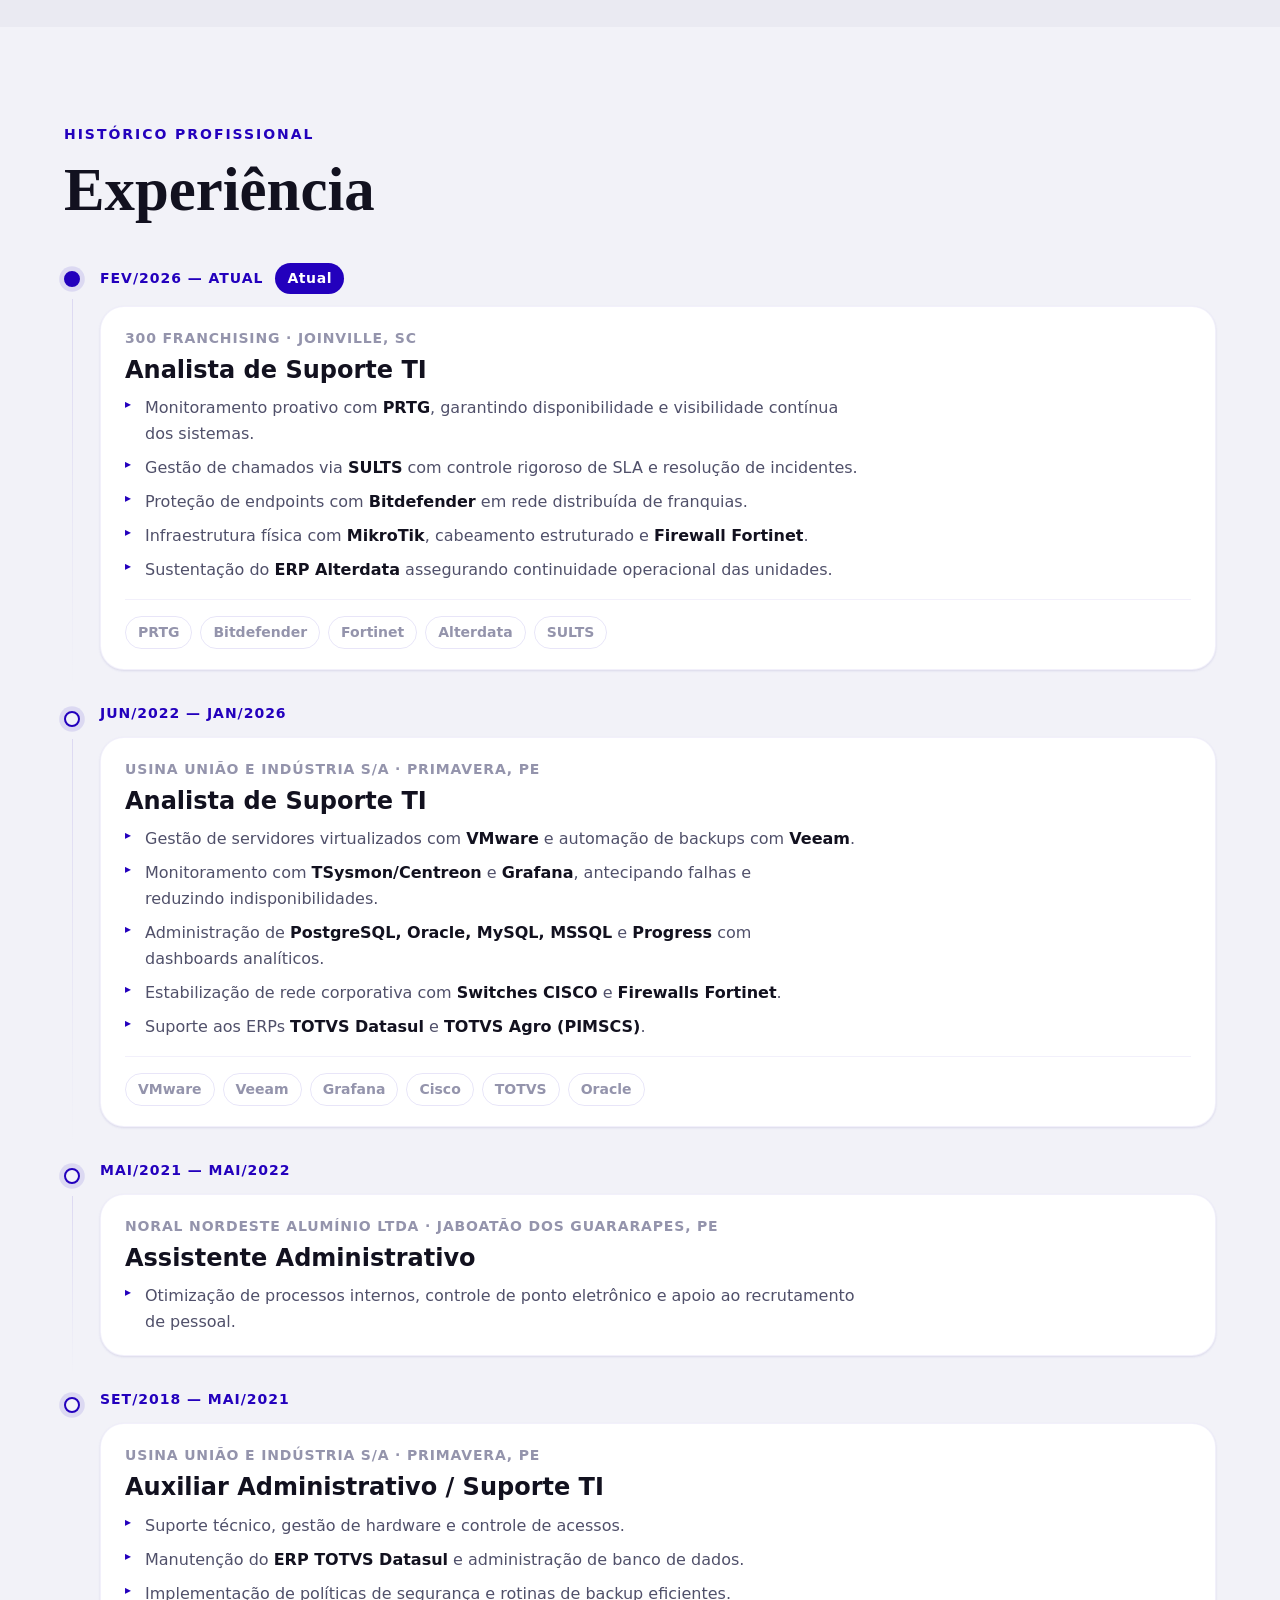
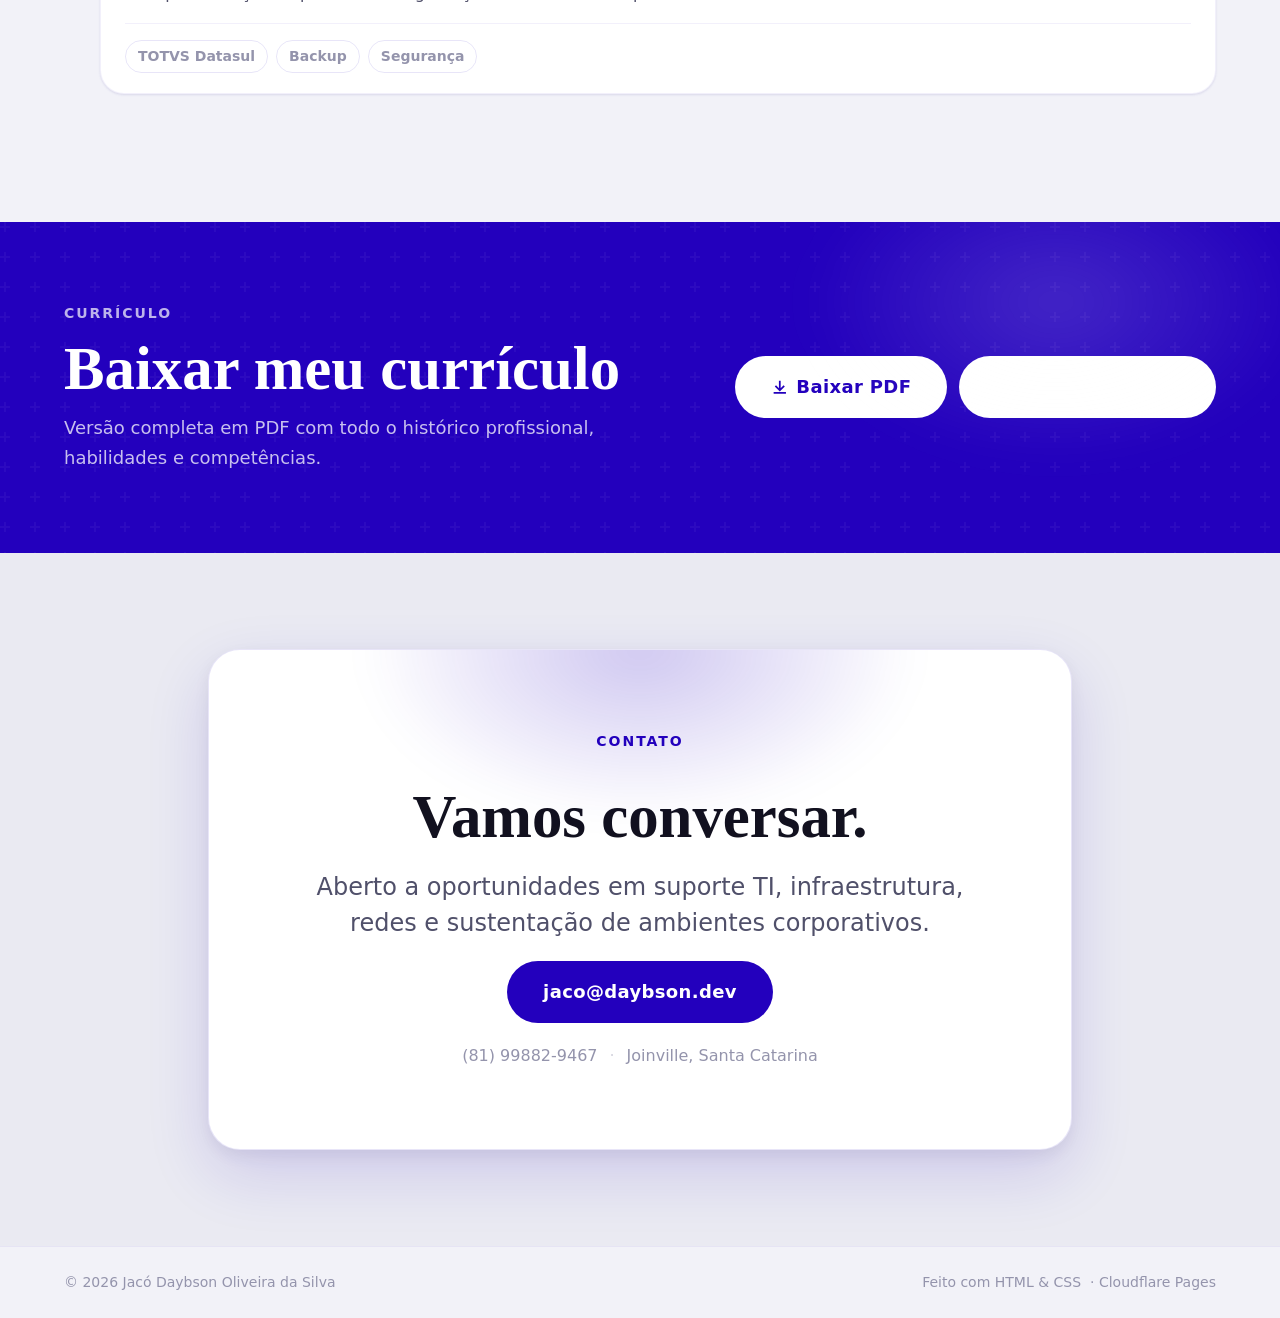
==== commit 22b946c9: "feat: indigo, i18n PT/EN, PDF" ====
--- a/index.html
+++ b/index.html
@@ -1,39 +1,49 @@
 <!DOCTYPE html>
-<html lang="pt-BR">
+<html lang="pt-BR" data-lang="pt">
 <head>
   <meta charset="UTF-8">
   <meta name="viewport" content="width=device-width, initial-scale=1.0">
-  <meta name="description" content="Portfólio e currículo online de Jacó Daybson, Analista de Suporte TI em Joinville-SC, especializado em infraestrutura, redes, virtualização e segurança da informação.">
-  <meta name="theme-color" content="#0f0f0e">
+  <meta name="description" content="Portfólio de Jacó Daybson — Analista de Suporte TI em Joinville-SC. Infraestrutura, redes, virtualização e segurança.">
+  <meta name="theme-color" content="#2300bd">
   <title>Jacó Daybson — Analista de Suporte TI</title>
   <link rel="preconnect" href="https://api.fontshare.com">
   <link rel="stylesheet" href="https://api.fontshare.com/v2/css?f[]=boska@400,500,600,700&f[]=satoshi@300,400,500,700&display=swap">
   <link rel="stylesheet" href="./style.css">
 </head>
 <body>
-  <a class="skip-link" href="#main">Pular para conteúdo</a>
-  <div class="progress-bar" id="progress" role="progressbar" aria-label="Progresso da leitura"></div>
-
-  <!-- NAVIGATION -->
+  <a class="skip-link" href="#main" data-i18n="skip">Pular para conteúdo</a>
+  <div class="progress-bar" id="progress" role="progressbar" aria-label="Progresso"></div>
+
+  <!-- NAV -->
   <header class="nav-shell" id="nav">
-    <div class="nav-inner">
+    <div class="nav-inner wrap">
       <a class="logo" href="#hero" aria-label="Início">
         <svg viewBox="0 0 44 44" fill="none" aria-hidden="true">
-          <circle cx="22" cy="22" r="21" stroke="currentColor" stroke-width="1.5"/>
-          <text x="22" y="27" font-size="13" font-weight="700" fill="currentColor" text-anchor="middle" font-family="serif">JD</text>
+          <rect width="44" height="44" rx="12" fill="var(--accent)"/>
+          <text x="22" y="29" font-size="15" font-weight="700" fill="white" text-anchor="middle" font-family="serif" font-style="italic">JD</text>
         </svg>
         <span>Jacó Daybson</span>
       </a>
-      <nav aria-label="Navegação principal">
-        <a href="#sobre">Sobre</a>
-        <a href="#habilidades">Habilidades</a>
-        <a href="#experiencia">Experiência</a>
-        <a href="#contato">Contato</a>
+
+      <nav aria-label="Principal">
+        <a href="#sobre" data-i18n="nav_sobre">Sobre</a>
+        <a href="#habilidades" data-i18n="nav_skills">Habilidades</a>
+        <a href="#experiencia" data-i18n="nav_exp">Experiência</a>
+        <a href="#contato" data-i18n="nav_contact">Contato</a>
       </nav>
-      <button class="theme-btn" data-theme-toggle aria-label="Alternar tema">
-        <svg class="icon-sun" viewBox="0 0 20 20" fill="none" stroke="currentColor" stroke-width="1.8" aria-hidden="true"><circle cx="10" cy="10" r="4"/><path d="M10 1v2M10 17v2M1 10h2M17 10h2M3.22 3.22l1.42 1.42M15.36 15.36l1.42 1.42M3.22 16.78l1.42-1.42M15.36 4.64l1.42-1.42"/></svg>
-        <svg class="icon-moon" viewBox="0 0 20 20" fill="none" stroke="currentColor" stroke-width="1.8" aria-hidden="true"><path d="M17.39 13.61A7.5 7.5 0 0 1 6.39 2.61a7.5 7.5 0 1 0 11 11z"/></svg>
-      </button>
+
+      <div class="nav-actions">
+        <!-- Language toggle (preview) -->
+        <div class="lang-pill" role="group" aria-label="Idioma">
+          <span class="preview-badge" data-i18n="preview_label">Preview</span>
+          <button class="lang-btn active" data-lang-btn="pt" aria-pressed="true">PT</button>
+          <button class="lang-btn" data-lang-btn="en" aria-pressed="false">EN</button>
+        </div>
+        <button class="theme-btn" data-theme-toggle aria-label="Alternar tema">
+          <svg class="icon-sun" viewBox="0 0 20 20" fill="none" stroke="currentColor" stroke-width="1.8" aria-hidden="true"><circle cx="10" cy="10" r="4"/><path d="M10 1v2M10 17v2M1 10h2M17 10h2M3.22 3.22l1.42 1.42M15.36 15.36l1.42 1.42M3.22 16.78l1.42-1.42M15.36 4.64l1.42-1.42"/></svg>
+          <svg class="icon-moon" viewBox="0 0 20 20" fill="none" stroke="currentColor" stroke-width="1.8" aria-hidden="true"><path d="M17.39 13.61A7.5 7.5 0 0 1 6.39 2.61a7.5 7.5 0 1 0 11 11z"/></svg>
+        </button>
+      </div>
     </div>
   </header>
 
@@ -41,155 +51,180 @@
 
     <!-- HERO -->
     <section class="hero" id="hero">
-      <div class="hero-bg" aria-hidden="true">
-        <div class="orb orb-1"></div>
-        <div class="orb orb-2"></div>
-        <div class="grid-overlay"></div>
-      </div>
-      <div class="wrap hero-wrap">
-        <div class="hero-label fade-up" style="--d:0ms">
-          <span class="dot-live"></span> Aberto a novas oportunidades
-        </div>
-        <h1 class="hero-heading fade-up" style="--d:80ms">
-          Infraestrutura<br>
-          <em>que não para.</em>
+      <canvas class="hero-canvas" id="heroCanvas" aria-hidden="true"></canvas>
+      <div class="hero-noise" aria-hidden="true"></div>
+      <div class="wrap hero-content">
+        <div class="hero-eyebrow fade-up" style="--d:0ms">
+          <span class="live-dot"></span>
+          <span data-i18n="hero_open">Aberto a novas oportunidades</span>
+        </div>
+        <h1 class="hero-name fade-up" style="--d:80ms">
+          Jacó<br><em>Daybson</em>
         </h1>
-        <p class="hero-sub fade-up" style="--d:160ms">
-          Analista de Suporte TI com mais de 4 anos de experiência em servidores, redes, virtualização, monitoramento e ERPs corporativos.<br>Joinville&nbsp;– SC, Brasil.
+        <p class="hero-role fade-up" style="--d:150ms" data-i18n="hero_role">Analista de Suporte TI</p>
+        <p class="hero-desc fade-up" style="--d:220ms" data-i18n="hero_desc">
+          Mais de 4 anos de experiência em infraestrutura, redes, virtualização, segurança da informação e ERPs corporativos. Joinville&nbsp;–&nbsp;SC.
         </p>
-        <div class="hero-ctas fade-up" style="--d:240ms">
-          <a class="cta-primary" href="#contato">Falar comigo</a>
-          <a class="cta-ghost" href="#experiencia">Ver experiência ↓</a>
-        </div>
-        <ul class="hero-tags fade-up" aria-label="Tecnologias" style="--d:320ms">
-          <li>VMware</li><li>Fortinet</li><li>PRTG</li><li>TOTVS</li><li>Grafana</li><li>Veeam</li>
-        </ul>
-      </div>
-      <div class="hero-stat-strip fade-up" style="--d:400ms" aria-hidden="true">
-        <div class="stat"><b>+4 anos</b><span>Experiência em TI</span></div>
-        <div class="stat-div"></div>
-        <div class="stat"><b>5+</b><span>Plataformas ERP</span></div>
-        <div class="stat-div"></div>
-        <div class="stat"><b>5</b><span>Bancos de dados</span></div>
-        <div class="stat-div"></div>
-        <div class="stat"><b>Inglês B1</b><span>Intermediário</span></div>
+        <div class="hero-ctas fade-up" style="--d:290ms">
+          <a class="btn-primary" href="#contato" data-i18n="hero_cta1">Falar comigo</a>
+          <a class="btn-outline" href="#experiencia" data-i18n="hero_cta2">Ver experiência ↓</a>
+        </div>
+        <div class="hero-pills fade-up" style="--d:360ms" aria-hidden="true">
+          <span>VMware</span><span>Fortinet</span><span>PRTG</span><span>TOTVS</span><span>Grafana</span><span>Veeam</span>
+        </div>
+      </div>
+      <div class="hero-scroll-hint fade-up" style="--d:440ms" aria-hidden="true">
+        <div class="scroll-line"></div>
+        <span data-i18n="scroll_hint">role para baixo</span>
       </div>
     </section>
 
-    <!-- ABOUT -->
+    <!-- SOBRE -->
     <section class="section" id="sobre">
-      <div class="wrap about-grid">
-        <div class="about-aside reveal">
-          <div class="avatar-box">
-            <div class="avatar-inner" aria-label="Avatar Jacó Daybson">
-              <svg viewBox="0 0 120 120" fill="none" aria-hidden="true">
-                <circle cx="60" cy="60" r="59" stroke="var(--accent)" stroke-width="1"/>
-                <circle cx="60" cy="44" r="18" fill="var(--accent-dim)"/>
-                <path d="M14 105 Q60 72 106 105" fill="var(--accent-dim)"/>
-              </svg>
-            </div>
-          </div>
-          <dl class="info-list">
-            <div><dt>Cidade</dt><dd>Joinville, SC</dd></div>
-            <div><dt>E-mail</dt><dd><a href="mailto:jaco@daybson.dev">jaco@daybson.dev</a></dd></div>
-            <div><dt>CNH</dt><dd>Categoria AB</dd></div>
-            <div><dt>Formação</dt><dd>ADS — Unifatecie<br><small>cursando</small></dd></div>
-          </dl>
-        </div>
-        <div class="about-body">
-          <div class="section-label reveal">Sobre mim</div>
-          <h2 class="section-title reveal">Profissional de TI focado em estabilidade e resultados</h2>
-          <p class="reveal">Sou Jacó Daybson, analista com experiência em ambientes corporativos de médio e grande porte, atuando na gestão de infraestrutura, suporte a usuários, sustentação de ERPs e segurança da informação.</p>
-          <p class="reveal muted">Ao longo da carreira trabalhei em indústrias de grande escala e redes de franquias, onde desenvolvi sólida capacidade de resolução de problemas sob pressão, comunicação clara com usuários não técnicos e visão integrada de TI com os processos de negócio.</p>
-          <p class="reveal muted">Minha meta atual é aprofundar conhecimentos em segurança e nuvem, com foco nas certificações Cisco CCNA e Microsoft Azure.</p>
+      <div class="wrap">
+        <div class="section-kicker reveal" data-i18n="about_kicker">Sobre mim</div>
+        <h2 class="section-title reveal" data-i18n="about_title">Profissional de TI com foco em resultados</h2>
+        <div class="about-grid">
+          <!-- Foto revelada com efeito, não na hero -->
+          <div class="about-photo reveal">
+            <div class="photo-frame">
+              <img
+                src="./img/jaco-daybson.jpg"
+                alt="Foto de Jacó Daybson, Analista de Suporte TI"
+                width="400" height="500"
+                loading="lazy"
+                decoding="async"
+              >
+              <div class="photo-badge">
+                <span>+4</span>
+                <span data-i18n="photo_badge">anos em TI</span>
+              </div>
+            </div>
+            <dl class="info-cards">
+              <div class="info-card">
+                <dt>📍</dt><dd data-i18n="info_city">Joinville, SC</dd>
+              </div>
+              <div class="info-card">
+                <dt>✉️</dt><dd><a href="mailto:jaco@daybson.dev">jaco@daybson.dev</a></dd>
+              </div>
+              <div class="info-card">
+                <dt>🎓</dt><dd data-i18n="info_edu">ADS – Unifatecie <small>(cursando)</small></dd>
+              </div>
+              <div class="info-card">
+                <dt>🌐</dt><dd data-i18n="info_lang">Inglês B1 Intermediário</dd>
+              </div>
+            </dl>
+          </div>
+
+          <div class="about-text">
+            <p class="about-lead reveal" data-i18n="about_p1">
+              Sou Jacó Daybson, analista com experiência em ambientes corporativos de médio e grande porte, atuando na gestão de infraestrutura, suporte a usuários, sustentação de ERPs e segurança da informação.
+            </p>
+            <p class="reveal" data-i18n="about_p2">
+              Ao longo da carreira trabalhei em indústrias de grande escala e redes de franquias, onde desenvolvi sólida capacidade de resolução de problemas sob pressão, comunicação clara com usuários não técnicos e visão integrada de TI com os processos de negócio.
+            </p>
+            <p class="reveal" data-i18n="about_p3">
+              Minha meta atual é aprofundar conhecimentos em segurança e nuvem, com foco nas certificações Cisco CCNA e Microsoft Azure.
+            </p>
+            <div class="cert-goals reveal">
+              <div class="cert-chip">
+                <svg viewBox="0 0 20 20" fill="none" stroke="currentColor" stroke-width="1.8" aria-hidden="true"><circle cx="10" cy="10" r="8"/><path d="M6 10l3 3 5-5"/></svg>
+                Cisco CCNA
+              </div>
+              <div class="cert-chip">
+                <svg viewBox="0 0 20 20" fill="none" stroke="currentColor" stroke-width="1.8" aria-hidden="true"><circle cx="10" cy="10" r="8"/><path d="M6 10l3 3 5-5"/></svg>
+                Microsoft Azure AZ-900
+              </div>
+            </div>
+          </div>
         </div>
       </div>
     </section>
 
-    <!-- SKILLS -->
-    <section class="section section-alt" id="habilidades">
+    <!-- HABILIDADES -->
+    <section class="section section-dim" id="habilidades">
       <div class="wrap">
-        <div class="section-label reveal">Habilidades</div>
-        <h2 class="section-title reveal">Tecnologias &amp; competências</h2>
-        <div class="skill-groups">
-
-          <div class="skill-group reveal">
-            <h3>
-              <svg viewBox="0 0 20 20" fill="none" stroke="currentColor" stroke-width="1.6" aria-hidden="true"><rect x="2" y="3" width="16" height="12" rx="2"/><path d="M7 18h6M10 15v3"/></svg>
-              Infraestrutura
-            </h3>
-            <div class="tag-row">
+        <div class="section-kicker reveal" data-i18n="skills_kicker">Habilidades</div>
+        <h2 class="section-title reveal" data-i18n="skills_title">Tecnologias &amp; competências</h2>
+        <div class="skills-grid">
+
+          <div class="skill-card reveal">
+            <div class="skill-icon">
+              <svg viewBox="0 0 24 24" fill="none" stroke="currentColor" stroke-width="1.7" aria-hidden="true"><rect x="2" y="3" width="20" height="14" rx="2"/><path d="M8 21h8M12 17v4"/></svg>
+            </div>
+            <h3 data-i18n="sk_infra">Infraestrutura</h3>
+            <div class="tag-cloud">
               <span>Windows Server</span><span>Active Directory</span><span>DHCP</span><span>DNS</span><span>File Server</span><span>Terminal Services</span>
             </div>
           </div>
 
-          <div class="skill-group reveal">
-            <h3>
-              <svg viewBox="0 0 20 20" fill="none" stroke="currentColor" stroke-width="1.6" aria-hidden="true"><circle cx="10" cy="10" r="8"/><path d="M2 10h16M10 2a13 13 0 0 1 0 16M10 2a13 13 0 0 0 0 16"/></svg>
-              Redes
-            </h3>
-            <div class="tag-row">
-              <span>Cisco Switches</span><span>MikroTik</span><span>Ubiquiti UniFi</span><span>Cabeamento estruturado</span><span>Wi-Fi corporativo</span><span>VLANs</span>
-            </div>
-          </div>
-
-          <div class="skill-group reveal">
-            <h3>
-              <svg viewBox="0 0 20 20" fill="none" stroke="currentColor" stroke-width="1.6" aria-hidden="true"><path d="M10 2L2 6v8l8 4 8-4V6l-8-4z"/><path d="M10 10L2 6M10 10l8-4M10 10v10"/></svg>
-              Virtualização &amp; Backup
-            </h3>
-            <div class="tag-row">
-              <span>VMware vSphere</span><span>Veeam Backup &amp; Replication</span>
-            </div>
-          </div>
-
-          <div class="skill-group reveal">
-            <h3>
-              <svg viewBox="0 0 20 20" fill="none" stroke="currentColor" stroke-width="1.6" aria-hidden="true"><rect x="3" y="11" width="14" height="6" rx="1"/><path d="M10 2v9M7 5l3-3 3 3"/><path d="M6 14h.01M9 14h.01"/></svg>
-              Segurança
-            </h3>
-            <div class="tag-row">
-              <span>Fortinet Firewall</span><span>Kaspersky</span><span>Bitdefender</span><span>Gestão de acessos</span><span>Segurança de endpoints</span>
-            </div>
-          </div>
-
-          <div class="skill-group reveal">
-            <h3>
-              <svg viewBox="0 0 20 20" fill="none" stroke="currentColor" stroke-width="1.6" aria-hidden="true"><polyline points="2 12 6 6 10 10 13 7 18 13"/><rect x="2" y="2" width="16" height="16" rx="2"/></svg>
-              Monitoramento
-            </h3>
-            <div class="tag-row">
+          <div class="skill-card reveal">
+            <div class="skill-icon">
+              <svg viewBox="0 0 24 24" fill="none" stroke="currentColor" stroke-width="1.7" aria-hidden="true"><circle cx="12" cy="12" r="10"/><path d="M2 12h20M12 2a16 16 0 0 1 0 20M12 2a16 16 0 0 0 0 20"/></svg>
+            </div>
+            <h3 data-i18n="sk_net">Redes</h3>
+            <div class="tag-cloud">
+              <span>Cisco Switches</span><span>MikroTik</span><span>Ubiquiti UniFi</span><span>Cabeamento</span><span>VLANs</span>
+            </div>
+          </div>
+
+          <div class="skill-card reveal">
+            <div class="skill-icon">
+              <svg viewBox="0 0 24 24" fill="none" stroke="currentColor" stroke-width="1.7" aria-hidden="true"><path d="M12 2L2 7l10 5 10-5-10-5z"/><path d="M2 17l10 5 10-5M2 12l10 5 10-5"/></svg>
+            </div>
+            <h3 data-i18n="sk_virt">Virtualização &amp; Backup</h3>
+            <div class="tag-cloud">
+              <span>VMware vSphere</span><span>Veeam Backup</span>
+            </div>
+          </div>
+
+          <div class="skill-card reveal">
+            <div class="skill-icon">
+              <svg viewBox="0 0 24 24" fill="none" stroke="currentColor" stroke-width="1.7" aria-hidden="true"><path d="M12 22s8-4 8-10V5l-8-3-8 3v7c0 6 8 10 8 10z"/></svg>
+            </div>
+            <h3 data-i18n="sk_sec">Segurança</h3>
+            <div class="tag-cloud">
+              <span>Fortinet Firewall</span><span>Kaspersky</span><span>Bitdefender</span><span>Gestão de acessos</span>
+            </div>
+          </div>
+
+          <div class="skill-card reveal">
+            <div class="skill-icon">
+              <svg viewBox="0 0 24 24" fill="none" stroke="currentColor" stroke-width="1.7" aria-hidden="true"><polyline points="22 12 18 12 15 21 9 3 6 12 2 12"/></svg>
+            </div>
+            <h3 data-i18n="sk_mon">Monitoramento</h3>
+            <div class="tag-cloud">
               <span>PRTG</span><span>TSysmon / Centreon</span><span>Grafana</span>
             </div>
           </div>
 
-          <div class="skill-group reveal">
-            <h3>
-              <svg viewBox="0 0 20 20" fill="none" stroke="currentColor" stroke-width="1.6" aria-hidden="true"><ellipse cx="10" cy="6" rx="8" ry="3"/><path d="M2 6v4c0 1.66 3.58 3 8 3s8-1.34 8-3V6"/><path d="M2 10v4c0 1.66 3.58 3 8 3s8-1.34 8-3v-4"/></svg>
-              Bancos de dados
-            </h3>
-            <div class="tag-row">
-              <span>PostgreSQL</span><span>Oracle</span><span>MySQL</span><span>MSSQL</span><span>Progress (TOTVS)</span>
-            </div>
-          </div>
-
-          <div class="skill-group reveal">
-            <h3>
-              <svg viewBox="0 0 20 20" fill="none" stroke="currentColor" stroke-width="1.6" aria-hidden="true"><rect x="2" y="4" width="16" height="13" rx="2"/><path d="M2 8h16"/><path d="M6 4V2M14 4V2"/></svg>
-              ERP / MRP
-            </h3>
-            <div class="tag-row">
-              <span>TOTVS Datasul</span><span>TOTVS Agro Bioenergia (PIMSCS)</span><span>Alterdata</span><span>SISMA</span>
-            </div>
-          </div>
-
-          <div class="skill-group reveal">
-            <h3>
-              <svg viewBox="0 0 20 20" fill="none" stroke="currentColor" stroke-width="1.6" aria-hidden="true"><path d="M17 8h-1V5a3 3 0 0 0-3-3H7a3 3 0 0 0-3 3v3H3a1 1 0 0 0-1 1v8a1 1 0 0 0 1 1h14a1 1 0 0 0 1-1V9a1 1 0 0 0-1-1z"/></svg>
-              Gestão de chamados
-            </h3>
-            <div class="tag-row">
-              <span>SULTS</span><span>SLA</span><span>Resolução de incidentes</span><span>Atendimento ao usuário</span>
+          <div class="skill-card reveal">
+            <div class="skill-icon">
+              <svg viewBox="0 0 24 24" fill="none" stroke="currentColor" stroke-width="1.7" aria-hidden="true"><ellipse cx="12" cy="5" rx="9" ry="3"/><path d="M3 5v6c0 1.66 4.03 3 9 3s9-1.34 9-3V5"/><path d="M3 11v6c0 1.66 4.03 3 9 3s9-1.34 9-3v-6"/></svg>
+            </div>
+            <h3 data-i18n="sk_db">Bancos de dados</h3>
+            <div class="tag-cloud">
+              <span>PostgreSQL</span><span>Oracle</span><span>MySQL</span><span>MSSQL</span><span>Progress</span>
+            </div>
+          </div>
+
+          <div class="skill-card reveal">
+            <div class="skill-icon">
+              <svg viewBox="0 0 24 24" fill="none" stroke="currentColor" stroke-width="1.7" aria-hidden="true"><rect x="3" y="4" width="18" height="16" rx="2"/><path d="M3 9h18"/><path d="M7 4V2M17 4V2"/></svg>
+            </div>
+            <h3 data-i18n="sk_erp">ERP / MRP</h3>
+            <div class="tag-cloud">
+              <span>TOTVS Datasul</span><span>TOTVS Agro (PIMSCS)</span><span>Alterdata</span><span>SISMA</span>
+            </div>
+          </div>
+
+          <div class="skill-card reveal">
+            <div class="skill-icon">
+              <svg viewBox="0 0 24 24" fill="none" stroke="currentColor" stroke-width="1.7" aria-hidden="true"><path d="M22 16.92V19a2 2 0 0 1-2.18 2A19.79 19.79 0 0 1 3 4.18 2 2 0 0 1 5 2h2.09a2 2 0 0 1 2 1.72c.127.96.361 1.903.7 2.81a2 2 0 0 1-.45 2.11L8.09 9.91a16 16 0 0 0 6 6l1.27-1.27a2 2 0 0 1 2.11-.45c.907.339 1.85.573 2.81.7A2 2 0 0 1 22 16.92z"/></svg>
+            </div>
+            <h3 data-i18n="sk_itsm">Suporte &amp; ITSM</h3>
+            <div class="tag-cloud">
+              <span>SULTS</span><span>SLA</span><span>Help Desk</span><span>Atendimento</span>
             </div>
           </div>
 
@@ -197,77 +232,98 @@
       </div>
     </section>
 
-    <!-- EXPERIENCE -->
+    <!-- EXPERIÊNCIA -->
     <section class="section" id="experiencia">
       <div class="wrap">
-        <div class="section-label reveal">Histórico</div>
-        <h2 class="section-title reveal">Experiência profissional</h2>
-
+        <div class="section-kicker reveal" data-i18n="exp_kicker">Histórico profissional</div>
+        <h2 class="section-title reveal" data-i18n="exp_title">Experiência</h2>
         <div class="timeline">
 
           <article class="tl-item reveal">
-            <div class="tl-dot"></div>
-            <div class="tl-date">Fev/2026 — Atual</div>
-            <div class="tl-card">
-              <div class="tl-company">300 Franchising · Joinville, SC</div>
-              <h3>Analista de Suporte TI</h3>
-              <ul>
-                <li>Monitoramento proativo da infraestrutura com <strong>PRTG</strong>, garantindo visibilidade e disponibilidade contínua dos sistemas.</li>
-                <li>Gestão centralizada de chamados via <strong>SULTS</strong> com controle rigoroso de SLA e resolução de incidentes.</li>
-                <li>Proteção de endpoints com <strong>Bitdefender</strong> em ambiente distribuído de rede de franquias.</li>
-                <li>Implantação e manutenção de redes com <strong>MikroTik</strong>, cabeamento estruturado e <strong>Firewall Fortinet</strong>.</li>
-                <li>Sustentação e disponibilidade do <strong>ERP Alterdata</strong> nas unidades franqueadas.</li>
-              </ul>
-              <div class="tl-tags">
-                <span>PRTG</span><span>SULTS</span><span>Bitdefender</span><span>MikroTik</span><span>Fortinet</span><span>Alterdata</span>
+            <div class="tl-left">
+              <div class="tl-dot current"></div>
+              <div class="tl-line"></div>
+            </div>
+            <div class="tl-right">
+              <div class="tl-meta">
+                <span class="tl-date" data-i18n="exp1_date">Fev/2026 — Atual</span>
+                <span class="tl-badge current-badge" data-i18n="current_badge">Atual</span>
+              </div>
+              <div class="tl-card">
+                <p class="tl-company">300 Franchising · Joinville, SC</p>
+                <h3 data-i18n="exp1_role">Analista de Suporte TI</h3>
+                <ul>
+                  <li data-i18n="exp1_li1">Monitoramento proativo com <strong>PRTG</strong>, garantindo disponibilidade e visibilidade contínua dos sistemas.</li>
+                  <li data-i18n="exp1_li2">Gestão de chamados via <strong>SULTS</strong> com controle rigoroso de SLA e resolução de incidentes.</li>
+                  <li data-i18n="exp1_li3">Proteção de endpoints com <strong>Bitdefender</strong> em rede distribuída de franquias.</li>
+                  <li data-i18n="exp1_li4">Infraestrutura física com <strong>MikroTik</strong>, cabeamento estruturado e <strong>Firewall Fortinet</strong>.</li>
+                  <li data-i18n="exp1_li5">Sustentação do <strong>ERP Alterdata</strong> assegurando continuidade operacional das unidades.</li>
+                </ul>
+                <div class="tl-tags"><span>PRTG</span><span>Bitdefender</span><span>Fortinet</span><span>Alterdata</span><span>SULTS</span></div>
               </div>
             </div>
           </article>
 
           <article class="tl-item reveal">
-            <div class="tl-dot"></div>
-            <div class="tl-date">Jun/2022 — Jan/2026</div>
-            <div class="tl-card">
-              <div class="tl-company">Usina União e Indústria S/A · Primavera, PE</div>
-              <h3>Analista de Suporte TI</h3>
-              <ul>
-                <li>Gestão de servidores virtualizados com <strong>VMware</strong> e automação de backups com <strong>Veeam</strong>.</li>
-                <li>Monitoramento com <strong>TSysmon (Centreon)</strong> e <strong>Grafana</strong>, antecipando falhas e reduzindo indisponibilidades.</li>
-                <li>Administração de bancos de dados <strong>Postgres, Oracle, MySQL, MSSQL</strong> e <strong>Progress</strong>, criando dashboards e relatórios analíticos.</li>
-                <li>Estabilização da rede corporativa com <strong>Switches CISCO</strong> e <strong>Firewalls Fortinet</strong>.</li>
-                <li>Suporte e sustentação dos ERPs <strong>TOTVS Datasul</strong> e <strong>TOTVS Agro (PIMSCS)</strong>.</li>
-              </ul>
-              <div class="tl-tags">
-                <span>VMware</span><span>Veeam</span><span>Grafana</span><span>Cisco</span><span>Fortinet</span><span>TOTVS</span>
+            <div class="tl-left">
+              <div class="tl-dot"></div>
+              <div class="tl-line"></div>
+            </div>
+            <div class="tl-right">
+              <div class="tl-meta">
+                <span class="tl-date" data-i18n="exp2_date">Jun/2022 — Jan/2026</span>
+              </div>
+              <div class="tl-card">
+                <p class="tl-company">Usina União e Indústria S/A · Primavera, PE</p>
+                <h3 data-i18n="exp2_role">Analista de Suporte TI</h3>
+                <ul>
+                  <li data-i18n="exp2_li1">Gestão de servidores virtualizados com <strong>VMware</strong> e automação de backups com <strong>Veeam</strong>.</li>
+                  <li data-i18n="exp2_li2">Monitoramento com <strong>TSysmon/Centreon</strong> e <strong>Grafana</strong>, antecipando falhas e reduzindo indisponibilidades.</li>
+                  <li data-i18n="exp2_li3">Administração de <strong>PostgreSQL, Oracle, MySQL, MSSQL</strong> e <strong>Progress</strong> com dashboards analíticos.</li>
+                  <li data-i18n="exp2_li4">Estabilização de rede corporativa com <strong>Switches CISCO</strong> e <strong>Firewalls Fortinet</strong>.</li>
+                  <li data-i18n="exp2_li5">Suporte aos ERPs <strong>TOTVS Datasul</strong> e <strong>TOTVS Agro (PIMSCS)</strong>.</li>
+                </ul>
+                <div class="tl-tags"><span>VMware</span><span>Veeam</span><span>Grafana</span><span>Cisco</span><span>TOTVS</span><span>Oracle</span></div>
               </div>
             </div>
           </article>
 
           <article class="tl-item reveal">
-            <div class="tl-dot"></div>
-            <div class="tl-date">Mai/2021 — Mai/2022</div>
-            <div class="tl-card">
-              <div class="tl-company">Noral Nordeste Alumínio LTDA · Jaboatão dos Guararapes, PE</div>
-              <h3>Assistente Administrativo</h3>
-              <ul>
-                <li>Otimização de processos internos administrativos, gerenciamento de ponto eletrônico e apoio ao recrutamento de pessoal.</li>
-              </ul>
+            <div class="tl-left">
+              <div class="tl-dot"></div>
+              <div class="tl-line"></div>
+            </div>
+            <div class="tl-right">
+              <div class="tl-meta">
+                <span class="tl-date" data-i18n="exp3_date">Mai/2021 — Mai/2022</span>
+              </div>
+              <div class="tl-card">
+                <p class="tl-company">Noral Nordeste Alumínio LTDA · Jaboatão dos Guararapes, PE</p>
+                <h3 data-i18n="exp3_role">Assistente Administrativo</h3>
+                <ul>
+                  <li data-i18n="exp3_li1">Otimização de processos internos, controle de ponto eletrônico e apoio ao recrutamento de pessoal.</li>
+                </ul>
+              </div>
             </div>
           </article>
 
           <article class="tl-item reveal">
-            <div class="tl-dot"></div>
-            <div class="tl-date">Set/2018 — Mai/2021</div>
-            <div class="tl-card">
-              <div class="tl-company">Usina União e Indústria S/A · Primavera, PE</div>
-              <h3>Auxiliar Administrativo / Suporte TI</h3>
-              <ul>
-                <li>Suporte técnico, gestão de hardware e controle de acessos para garantir estabilidade operacional.</li>
-                <li>Manutenção do <strong>ERP TOTVS Datasul</strong>, administração de banco de dados e implementação de rotinas de backup.</li>
-                <li>Implementação de políticas de segurança e controle de acesso, reduzindo vulnerabilidades internas.</li>
-              </ul>
-              <div class="tl-tags">
-                <span>TOTVS Datasul</span><span>Backup</span><span>Segurança</span>
+            <div class="tl-left">
+              <div class="tl-dot"></div>
+            </div>
+            <div class="tl-right">
+              <div class="tl-meta">
+                <span class="tl-date" data-i18n="exp4_date">Set/2018 — Mai/2021</span>
+              </div>
+              <div class="tl-card">
+                <p class="tl-company">Usina União e Indústria S/A · Primavera, PE</p>
+                <h3 data-i18n="exp4_role">Auxiliar Administrativo / Suporte TI</h3>
+                <ul>
+                  <li data-i18n="exp4_li1">Suporte técnico, gestão de hardware e controle de acessos.</li>
+                  <li data-i18n="exp4_li2">Manutenção do <strong>ERP TOTVS Datasul</strong> e administração de banco de dados.</li>
+                  <li data-i18n="exp4_li3">Implementação de políticas de segurança e rotinas de backup eficientes.</li>
+                </ul>
+                <div class="tl-tags"><span>TOTVS Datasul</span><span>Backup</span><span>Segurança</span></div>
               </div>
             </div>
           </article>
@@ -276,19 +332,41 @@
       </div>
     </section>
 
-    <!-- CONTACT -->
-    <section class="section contact-section" id="contato">
+    <!-- DOWNLOAD CV -->
+    <section class="cv-section" id="curriculo">
+      <div class="wrap cv-inner reveal">
+        <div class="cv-glow" aria-hidden="true"></div>
+        <div class="cv-text">
+          <p class="section-kicker" data-i18n="cv_kicker">Currículo</p>
+          <h2 data-i18n="cv_title">Baixar meu currículo</h2>
+          <p data-i18n="cv_desc">Versão completa em PDF com todo o histórico profissional, habilidades e competências.</p>
+        </div>
+        <div class="cv-actions">
+          <a class="btn-primary btn-large" href="./assets/curriculo-jaco-daybson.pdf" download="Curriculo-Jaco-Daybson.pdf">
+            <svg viewBox="0 0 20 20" fill="none" stroke="currentColor" stroke-width="2" aria-hidden="true"><path d="M10 3v10M5 9l5 5 5-5M3 17h14"/></svg>
+            <span data-i18n="cv_btn">Baixar PDF</span>
+          </a>
+          <a class="btn-outline" href="./assets/curriculo-jaco-daybson.pdf" target="_blank" rel="noopener">
+            <svg viewBox="0 0 20 20" fill="none" stroke="currentColor" stroke-width="2" aria-hidden="true"><path d="M11 3h6v6M17 3l-8 8M8 5H4a1 1 0 0 0-1 1v10a1 1 0 0 0 1 1h10a1 1 0 0 0 1-1v-4"/></svg>
+            <span data-i18n="cv_open">Abrir no navegador</span>
+          </a>
+        </div>
+      </div>
+    </section>
+
+    <!-- CONTATO -->
+    <section class="section section-dim" id="contato">
       <div class="wrap">
         <div class="contact-card reveal">
-          <div class="contact-glow" aria-hidden="true"></div>
-          <p class="section-label">Contato</p>
-          <h2 class="contact-heading">Vamos conversar.</h2>
-          <p class="contact-sub">Aberto a oportunidades em suporte TI, infraestrutura, redes e sustentação de ambientes corporativos.</p>
-          <a class="cta-primary" href="mailto:jaco@daybson.dev?subject=Contato%20via%20daybson.dev">jaco@daybson.dev</a>
-          <div class="contact-extra">
-            <span>(81) 99882-9467</span>
-            <span>·</span>
-            <span>Joinville, Santa Catarina</span>
+          <div class="contact-rays" aria-hidden="true"></div>
+          <p class="section-kicker" data-i18n="contact_kicker">Contato</p>
+          <h2 class="contact-heading" data-i18n="contact_title">Vamos conversar.</h2>
+          <p class="contact-sub" data-i18n="contact_sub">Aberto a oportunidades em suporte TI, infraestrutura, redes e sustentação de ambientes corporativos.</p>
+          <a class="btn-primary btn-large" href="mailto:jaco@daybson.dev?subject=Contato%20via%20daybson.dev">
+            jaco@daybson.dev
+          </a>
+          <div class="contact-meta">
+            <span>(81) 99882-9467</span><span class="sep">·</span><span data-i18n="contact_city">Joinville, Santa Catarina</span>
           </div>
         </div>
       </div>
@@ -299,46 +377,209 @@
   <footer class="site-footer">
     <div class="wrap footer-inner">
       <span>© <span id="yr"></span> Jacó Daybson Oliveira da Silva</span>
-      <span class="footer-tech">HTML &amp; CSS · Cloudflare Pages</span>
+      <span class="footer-right">
+        <span data-i18n="footer_built">Feito com HTML &amp; CSS</span>
+        &nbsp;·&nbsp;Cloudflare Pages
+      </span>
     </div>
   </footer>
 
-  <script>
-  (() => {
-    // Theme
-    const root = document.documentElement;
-    const btn  = document.querySelector('[data-theme-toggle]');
-    let dark = matchMedia('(prefers-color-scheme:dark)').matches;
-    const apply = () => {
-      root.setAttribute('data-theme', dark ? 'dark' : 'light');
-      btn.setAttribute('aria-label', dark ? 'Ativar tema claro' : 'Ativar tema escuro');
-    };
-    apply();
-    btn.addEventListener('click', () => { dark = !dark; apply(); });
-
-    // Year
-    document.getElementById('yr').textContent = new Date().getFullYear();
-
-    // Progress bar
-    const bar = document.getElementById('progress');
-    const onScroll = () => {
-      const pct = window.scrollY / (document.body.scrollHeight - window.innerHeight) * 100;
-      bar.style.width = Math.min(pct, 100) + '%';
-    };
-    window.addEventListener('scroll', onScroll, { passive: true });
-
-    // Scroll reveal with IntersectionObserver
-    const obs = new IntersectionObserver((entries) => {
-      entries.forEach(e => { if (e.isIntersecting) { e.target.classList.add('in'); obs.unobserve(e.target); } });
-    }, { threshold: 0.12 });
-    document.querySelectorAll('.reveal, .fade-up').forEach(el => obs.observe(el));
-
-    // Nav shrink
-    const nav = document.getElementById('nav');
-    window.addEventListener('scroll', () => {
-      nav.classList.toggle('nav-scrolled', window.scrollY > 48);
-    }, { passive: true });
-  })();
-  </script>
+<script>
+/* ──────────────────────────────────────────
+   i18n translations
+──────────────────────────────────────────── */
+const T = {
+  pt: {
+    skip:"Pular para conteúdo", nav_sobre:"Sobre", nav_skills:"Habilidades",
+    nav_exp:"Experiência", nav_contact:"Contato", preview_label:"Preview",
+    hero_open:"Aberto a novas oportunidades",
+    hero_role:"Analista de Suporte TI",
+    hero_desc:"Mais de 4 anos de experiência em infraestrutura, redes, virtualização, segurança da informação e ERPs corporativos. Joinville\u00a0–\u00a0SC.",
+    hero_cta1:"Falar comigo", hero_cta2:"Ver experiência ↓",
+    scroll_hint:"role para baixo",
+    about_kicker:"Sobre mim",
+    about_title:"Profissional de TI com foco em resultados",
+    photo_badge:"anos em TI",
+    info_city:"Joinville, SC",
+    info_edu:"ADS – Unifatecie <small>(cursando)</small>",
+    info_lang:"Inglês B1 Intermediário",
+    about_p1:"Sou Jacó Daybson, analista com experiência em ambientes corporativos de médio e grande porte, atuando na gestão de infraestrutura, suporte a usuários, sustentação de ERPs e segurança da informação.",
+    about_p2:"Ao longo da carreira trabalhei em indústrias de grande escala e redes de franquias, onde desenvolvi sólida capacidade de resolução de problemas sob pressão, comunicação clara com usuários não técnicos e visão integrada de TI com os processos de negócio.",
+    about_p3:"Minha meta atual é aprofundar conhecimentos em segurança e nuvem, com foco nas certificações Cisco CCNA e Microsoft Azure.",
+    skills_kicker:"Habilidades", skills_title:"Tecnologias &amp; competências",
+    sk_infra:"Infraestrutura", sk_net:"Redes", sk_virt:"Virtualização &amp; Backup",
+    sk_sec:"Segurança", sk_mon:"Monitoramento", sk_db:"Bancos de dados",
+    sk_erp:"ERP / MRP", sk_itsm:"Suporte &amp; ITSM",
+    exp_kicker:"Histórico profissional", exp_title:"Experiência",
+    exp1_date:"Fev/2026 — Atual", current_badge:"Atual",
+    exp1_role:"Analista de Suporte TI",
+    exp1_li1:"Monitoramento proativo com <strong>PRTG</strong>, garantindo disponibilidade e visibilidade contínua dos sistemas.",
+    exp1_li2:"Gestão de chamados via <strong>SULTS</strong> com controle rigoroso de SLA e resolução de incidentes.",
+    exp1_li3:"Proteção de endpoints com <strong>Bitdefender</strong> em rede distribuída de franquias.",
+    exp1_li4:"Infraestrutura física com <strong>MikroTik</strong>, cabeamento estruturado e <strong>Firewall Fortinet</strong>.",
+    exp1_li5:"Sustentação do <strong>ERP Alterdata</strong> assegurando continuidade operacional das unidades.",
+    exp2_date:"Jun/2022 — Jan/2026", exp2_role:"Analista de Suporte TI",
+    exp2_li1:"Gestão de servidores virtualizados com <strong>VMware</strong> e automação de backups com <strong>Veeam</strong>.",
+    exp2_li2:"Monitoramento com <strong>TSysmon/Centreon</strong> e <strong>Grafana</strong>, antecipando falhas e reduzindo indisponibilidades.",
+    exp2_li3:"Administração de <strong>PostgreSQL, Oracle, MySQL, MSSQL</strong> e <strong>Progress</strong> com dashboards analíticos.",
+    exp2_li4:"Estabilização de rede corporativa com <strong>Switches CISCO</strong> e <strong>Firewalls Fortinet</strong>.",
+    exp2_li5:"Suporte aos ERPs <strong>TOTVS Datasul</strong> e <strong>TOTVS Agro (PIMSCS)</strong>.",
+    exp3_date:"Mai/2021 — Mai/2022", exp3_role:"Assistente Administrativo",
+    exp3_li1:"Otimização de processos internos, controle de ponto eletrônico e apoio ao recrutamento de pessoal.",
+    exp4_date:"Set/2018 — Mai/2021", exp4_role:"Auxiliar Administrativo / Suporte TI",
+    exp4_li1:"Suporte técnico, gestão de hardware e controle de acessos.",
+    exp4_li2:"Manutenção do <strong>ERP TOTVS Datasul</strong> e administração de banco de dados.",
+    exp4_li3:"Implementação de políticas de segurança e rotinas de backup eficientes.",
+    cv_kicker:"Currículo", cv_title:"Baixar meu currículo",
+    cv_desc:"Versão completa em PDF com todo o histórico profissional, habilidades e competências.",
+    cv_btn:"Baixar PDF", cv_open:"Abrir no navegador",
+    contact_kicker:"Contato", contact_title:"Vamos conversar.",
+    contact_sub:"Aberto a oportunidades em suporte TI, infraestrutura, redes e sustentação de ambientes corporativos.",
+    contact_city:"Joinville, Santa Catarina",
+    footer_built:"Feito com HTML &amp; CSS"
+  },
+  en: {
+    skip:"Skip to content", nav_sobre:"About", nav_skills:"Skills",
+    nav_exp:"Experience", nav_contact:"Contact", preview_label:"Preview",
+    hero_open:"Open to new opportunities",
+    hero_role:"IT Support Analyst",
+    hero_desc:"Over 4 years of experience in infrastructure, networking, virtualization, information security and corporate ERPs. Joinville\u00a0–\u00a0SC, Brazil.",
+    hero_cta1:"Get in touch", hero_cta2:"See experience ↓",
+    scroll_hint:"scroll down",
+    about_kicker:"About",
+    about_title:"IT Professional focused on results",
+    photo_badge:"years in IT",
+    info_city:"Joinville, SC — Brazil",
+    info_edu:"ADS (Systems Development) – Unifatecie <small>(in progress)</small>",
+    info_lang:"English B1 Intermediate",
+    about_p1:"I am Jacó Daybson, an IT analyst with experience in medium and large corporate environments, working in infrastructure management, end-user support, ERP support and information security.",
+    about_p2:"Throughout my career I have worked in large-scale industries and franchise networks, developing strong problem-solving skills under pressure, clear communication with non-technical users, and an integrated view of IT and business processes.",
+    about_p3:"My current goal is to deepen my knowledge in security and cloud computing, focusing on the Cisco CCNA and Microsoft Azure certifications.",
+    skills_kicker:"Skills", skills_title:"Technologies &amp; Competencies",
+    sk_infra:"Infrastructure", sk_net:"Networking", sk_virt:"Virtualization &amp; Backup",
+    sk_sec:"Security", sk_mon:"Monitoring", sk_db:"Databases",
+    sk_erp:"ERP / MRP", sk_itsm:"Support &amp; ITSM",
+    exp_kicker:"Work history", exp_title:"Experience",
+    exp1_date:"Feb/2026 — Present", current_badge:"Current",
+    exp1_role:"IT Support Analyst",
+    exp1_li1:"Proactive infrastructure monitoring with <strong>PRTG</strong>, ensuring continuous system availability and visibility.",
+    exp1_li2:"Ticket management via <strong>SULTS</strong> with strict SLA control and incident resolution.",
+    exp1_li3:"Endpoint protection with <strong>Bitdefender</strong> across a distributed franchise network.",
+    exp1_li4:"Physical infrastructure with <strong>MikroTik</strong>, structured cabling and <strong>Fortinet Firewall</strong>.",
+    exp1_li5:"Sustaining <strong>Alterdata ERP</strong> availability across all franchise units.",
+    exp2_date:"Jun/2022 — Jan/2026", exp2_role:"IT Support Analyst",
+    exp2_li1:"Management of virtualized servers with <strong>VMware</strong> and backup automation with <strong>Veeam</strong>.",
+    exp2_li2:"Monitoring with <strong>TSysmon/Centreon</strong> and <strong>Grafana</strong>, anticipating failures and reducing downtime.",
+    exp2_li3:"Administration of <strong>PostgreSQL, Oracle, MySQL, MSSQL</strong> and <strong>Progress</strong> with analytical dashboards.",
+    exp2_li4:"Corporate network stabilization with <strong>CISCO Switches</strong> and <strong>Fortinet Firewalls</strong>.",
+    exp2_li5:"Support for <strong>TOTVS Datasul</strong> and <strong>TOTVS Agro (PIMSCS)</strong> ERPs.",
+    exp3_date:"May/2021 — May/2022", exp3_role:"Administrative Assistant",
+    exp3_li1:"Optimization of internal processes, time-clock management and support for personnel recruitment.",
+    exp4_date:"Sep/2018 — May/2021", exp4_role:"Administrative Assistant / IT Support",
+    exp4_li1:"Technical support, hardware management and access control.",
+    exp4_li2:"Maintenance of <strong>TOTVS Datasul ERP</strong> and database administration.",
+    exp4_li3:"Implementation of security policies and efficient backup routines.",
+    cv_kicker:"Resume", cv_title:"Download my resume",
+    cv_desc:"Full PDF version with complete work history, skills and competencies.",
+    cv_btn:"Download PDF", cv_open:"Open in browser",
+    contact_kicker:"Contact", contact_title:"Let's talk.",
+    contact_sub:"Open to opportunities in IT support, infrastructure, networking and corporate environment management.",
+    contact_city:"Joinville, Santa Catarina — Brazil",
+    footer_built:"Built with HTML &amp; CSS"
+  }
+};
+
+(function () {
+  /* ── Theme ── */
+  const root = document.documentElement;
+  const themeBtn = document.querySelector('[data-theme-toggle]');
+  let dark = matchMedia('(prefers-color-scheme:dark)').matches;
+  const applyTheme = () => root.setAttribute('data-theme', dark ? 'dark' : 'light');
+  applyTheme();
+  themeBtn.addEventListener('click', () => { dark = !dark; applyTheme(); });
+
+  /* ── Language ── */
+  let lang = 'pt';
+  const applyLang = (l) => {
+    lang = l;
+    root.setAttribute('lang', l === 'pt' ? 'pt-BR' : 'en');
+    root.setAttribute('data-lang', l);
+    document.querySelectorAll('[data-i18n]').forEach(el => {
+      const key = el.dataset.i18n;
+      if (T[l][key] !== undefined) el.innerHTML = T[l][key];
+    });
+    document.querySelectorAll('[data-lang-btn]').forEach(btn => {
+      const isActive = btn.dataset.langBtn === l;
+      btn.classList.toggle('active', isActive);
+      btn.setAttribute('aria-pressed', String(isActive));
+    });
+  };
+  document.querySelectorAll('[data-lang-btn]').forEach(btn => {
+    btn.addEventListener('click', () => applyLang(btn.dataset.langBtn));
+  });
+
+  /* ── Year ── */
+  document.getElementById('yr').textContent = new Date().getFullYear();
+
+  /* ── Progress bar ── */
+  const bar = document.getElementById('progress');
+  addEventListener('scroll', () => {
+    bar.style.width = (scrollY / (document.body.scrollHeight - innerHeight) * 100) + '%';
+  }, { passive: true });
+
+  /* ── Nav scroll shrink ── */
+  const navEl = document.getElementById('nav');
+  addEventListener('scroll', () => navEl.classList.toggle('nav-scrolled', scrollY > 60), { passive: true });
+
+  /* ── Scroll reveal ── */
+  const io = new IntersectionObserver(entries => {
+    entries.forEach(e => { if (e.isIntersecting) { e.target.classList.add('in'); io.unobserve(e.target); } });
+  }, { threshold: 0.1 });
+  document.querySelectorAll('.reveal, .fade-up').forEach(el => io.observe(el));
+
+  /* ── Hero canvas particles ── */
+  const canvas = document.getElementById('heroCanvas');
+  const ctx = canvas.getContext('2d');
+  let W, H, pts = [];
+  const resize = () => {
+    W = canvas.width = canvas.offsetWidth;
+    H = canvas.height = canvas.offsetHeight;
+    pts = Array.from({ length: Math.floor(W * H / 14000) }, () => ({
+      x: Math.random() * W, y: Math.random() * H,
+      vx: (Math.random() - .5) * .35, vy: (Math.random() - .5) * .35,
+      r: Math.random() * 1.5 + .5
+    }));
+  };
+  resize();
+  addEventListener('resize', resize);
+  const getAccent = () => getComputedStyle(root).getPropertyValue('--accent-raw').trim() || '35,0,189';
+  let raf;
+  const draw = () => {
+    ctx.clearRect(0, 0, W, H);
+    const accent = getAccent();
+    pts.forEach(p => {
+      p.x += p.vx; p.y += p.vy;
+      if (p.x < 0) p.x = W; if (p.x > W) p.x = 0;
+      if (p.y < 0) p.y = H; if (p.y > H) p.y = 0;
+      ctx.beginPath();
+      ctx.arc(p.x, p.y, p.r, 0, Math.PI * 2);
+      ctx.fillStyle = `rgba(${accent},.5)`;
+      ctx.fill();
+    });
+    pts.forEach((a, i) => pts.slice(i + 1).forEach(b => {
+      const dx = a.x - b.x, dy = a.y - b.y, d = Math.hypot(dx, dy);
+      if (d < 100) {
+        ctx.beginPath();
+        ctx.moveTo(a.x, a.y); ctx.lineTo(b.x, b.y);
+        ctx.strokeStyle = `rgba(${accent},${.18 * (1 - d / 100)})`;
+        ctx.lineWidth = .5;
+        ctx.stroke();
+      }
+    }));
+    raf = requestAnimationFrame(draw);
+  };
+  draw();
+})();
+</script>
 </body>
 </html>
--- a/style.css
+++ b/style.css
@@ -1,622 +1,286 @@
-/* ═══════════════════════════════════════════════════════════
-   daybson.dev — style.css
-   Art direction: portfólio IT → técnico, sóbrio, dramático
-   Palette: near-black + teal accent, warm neutrals
-   Typography: Boska (display) + Satoshi (body)
-   ═══════════════════════════════════════════════════════════ */
+/* ══════════════════════════════════════════════════════
+   daybson.dev — style.css  v3
+   Palette: #2300bd (royal indigo) + deep neutrals
+   Fonts: Boska (display) + Satoshi (body)
+   ══════════════════════════════════════════════════════ */
 
 /* ── TOKENS ── */
 :root {
   --font-display: 'Boska', Georgia, serif;
   --font-body:    'Satoshi', system-ui, sans-serif;
 
-  --text-xs:   clamp(.75rem,  .7rem  + .25vw, .875rem);
-  --text-sm:   clamp(.875rem, .8rem  + .35vw, 1rem);
-  --text-base: clamp(1rem,    .95rem + .25vw, 1.125rem);
-  --text-lg:   clamp(1.125rem,1rem   + .75vw, 1.5rem);
-  --text-xl:   clamp(1.5rem,  1.2rem + 1.25vw, 2.25rem);
-  --text-2xl:  clamp(2.25rem, 1.4rem + 2.8vw, 4rem);
-  --text-hero: clamp(3rem,    1rem   + 6vw,   6.5rem);
-
-  --sp1:.25rem; --sp2:.5rem; --sp3:.75rem; --sp4:1rem;
-  --sp5:1.25rem; --sp6:1.5rem; --sp8:2rem; --sp10:2.5rem;
-  --sp12:3rem; --sp16:4rem; --sp20:5rem; --sp24:6rem;
-
-  --r-sm:.375rem; --r-md:.5rem; --r-lg:.875rem;
-  --r-xl:1.25rem; --r-full:9999px;
-
-  --ease-out: cubic-bezier(.16,1,.3,1);
-  --ease-in:  cubic-bezier(.4,0,1,1);
-  --t: 220ms var(--ease-out);
+  --t-xs:   clamp(.75rem,  .7rem  + .25vw, .875rem);
+  --t-sm:   clamp(.875rem, .8rem  + .35vw, 1rem);
+  --t-base: clamp(1rem,    .95rem + .25vw, 1.125rem);
+  --t-lg:   clamp(1.125rem,1rem   + .75vw, 1.5rem);
+  --t-xl:   clamp(1.5rem,  1.2rem + 1.25vw, 2.25rem);
+  --t-2xl:  clamp(2rem,    1rem   + 3.5vw,  4.5rem);
+  --t-hero: clamp(3.5rem,  1.5rem + 7vw,    8rem);
+
+  --s1:.25rem;--s2:.5rem;--s3:.75rem;--s4:1rem;--s5:1.25rem;
+  --s6:1.5rem;--s8:2rem;--s10:2.5rem;--s12:3rem;--s16:4rem;--s20:5rem;--s24:6rem;
+
+  --r-sm:.375rem;--r-md:.625rem;--r-lg:1rem;--r-xl:1.5rem;--r-2xl:2rem;--r-full:9999px;
+
+  --ease: cubic-bezier(.16,1,.3,1);
+  --tr: 200ms var(--ease);
 }
 
 /* ── LIGHT MODE ── */
-:root, [data-theme="light"] {
-  --bg:         #f5f4f0;
-  --bg-alt:     #eeede9;
-  --surface:    #faf9f6;
-  --surface-2:  #ffffff;
-  --border:     rgba(28,25,18,.1);
-  --border-2:   rgba(28,25,18,.06);
-
-  --text:       #1a1916;
-  --muted:      #5e5b54;
-  --faint:      #9e9b94;
-  --inverse:    #faf9f6;
-
-  --accent:         #00696f;
-  --accent-hov:     #004d52;
-  --accent-dim:     rgba(0,105,111,.12);
-  --accent-glow:    rgba(0,105,111,.25);
-  --accent-text:    #00696f;
-
-  --sh-sm: 0 1px 3px rgba(0,0,0,.06), 0 1px 2px rgba(0,0,0,.04);
-  --sh-md: 0 8px 24px rgba(0,0,0,.08), 0 2px 6px rgba(0,0,0,.04);
-  --sh-lg: 0 24px 64px rgba(0,0,0,.1), 0 8px 20px rgba(0,0,0,.06);
+:root,[data-theme="light"] {
+  --bg:          #f2f2f8;
+  --bg-dim:      #eaeaf2;
+  --surface:     #ffffff;
+  --surface-2:   #f8f8fd;
+  --border:      rgba(35,0,189,.1);
+  --border-soft: rgba(35,0,189,.06);
+
+  --text:    #12111f;
+  --muted:   #50506a;
+  --faint:   #9494ac;
+  --inv:     #ffffff;
+
+  --accent:        #2300bd;
+  --accent-hov:    #1900a0;
+  --accent-dim:    rgba(35,0,189,.1);
+  --accent-glow:   rgba(35,0,189,.22);
+  --accent-txt:    #2300bd;
+  --accent-raw:    35,0,189;
+
+  --sh-sm: 0 1px 3px rgba(35,0,189,.07),0 1px 2px rgba(0,0,0,.04);
+  --sh-md: 0 8px 28px rgba(35,0,189,.1), 0 2px 6px rgba(0,0,0,.04);
+  --sh-lg: 0 24px 64px rgba(35,0,189,.14),0 6px 16px rgba(0,0,0,.06);
 }
 
 /* ── DARK MODE ── */
 [data-theme="dark"] {
-  --bg:         #0f0f0e;
-  --bg-alt:     #141412;
-  --surface:    #191816;
-  --surface-2:  #1f1e1b;
-  --border:     rgba(255,255,255,.09);
-  --border-2:   rgba(255,255,255,.05);
-
-  --text:       #eae8e3;
-  --muted:      #a09d97;
-  --faint:      #5e5c58;
-  --inverse:    #0f0f0e;
-
-  --accent:         #3fa3ae;
-  --accent-hov:     #5bb5bf;
-  --accent-dim:     rgba(63,163,174,.14);
-  --accent-glow:    rgba(63,163,174,.28);
-  --accent-text:    #3fa3ae;
+  --bg:          #0c0b18;
+  --bg-dim:      #100f1f;
+  --surface:     #16152a;
+  --surface-2:   #1c1b34;
+  --border:      rgba(130,110,255,.14);
+  --border-soft: rgba(130,110,255,.07);
+
+  --text:    #e8e6ff;
+  --muted:   #9b98c4;
+  --faint:   #5a5878;
+  --inv:     #0c0b18;
+
+  --accent:        #7b68ff;
+  --accent-hov:    #9580ff;
+  --accent-dim:    rgba(123,104,255,.14);
+  --accent-glow:   rgba(123,104,255,.28);
+  --accent-txt:    #a090ff;
+  --accent-raw:    123,104,255;
 
   --sh-sm: 0 1px 3px rgba(0,0,0,.3);
-  --sh-md: 0 8px 24px rgba(0,0,0,.4);
-  --sh-lg: 0 24px 64px rgba(0,0,0,.55);
-}
-
-@media (prefers-color-scheme: dark) {
+  --sh-md: 0 8px 28px rgba(0,0,0,.45);
+  --sh-lg: 0 24px 64px rgba(0,0,0,.6);
+}
+@media (prefers-color-scheme:dark){
   :root:not([data-theme]) {
-    --bg:#0f0f0e; --bg-alt:#141412; --surface:#191816; --surface-2:#1f1e1b;
-    --border:rgba(255,255,255,.09); --border-2:rgba(255,255,255,.05);
-    --text:#eae8e3; --muted:#a09d97; --faint:#5e5c58; --inverse:#0f0f0e;
-    --accent:#3fa3ae; --accent-hov:#5bb5bf;
-    --accent-dim:rgba(63,163,174,.14); --accent-glow:rgba(63,163,174,.28);
-    --accent-text:#3fa3ae;
+    --bg:#0c0b18;--bg-dim:#100f1f;--surface:#16152a;--surface-2:#1c1b34;
+    --border:rgba(130,110,255,.14);--border-soft:rgba(130,110,255,.07);
+    --text:#e8e6ff;--muted:#9b98c4;--faint:#5a5878;--inv:#0c0b18;
+    --accent:#7b68ff;--accent-hov:#9580ff;
+    --accent-dim:rgba(123,104,255,.14);--accent-glow:rgba(123,104,255,.28);
+    --accent-txt:#a090ff;--accent-raw:123,104,255;
     --sh-sm:0 1px 3px rgba(0,0,0,.3);
-    --sh-md:0 8px 24px rgba(0,0,0,.4);
-    --sh-lg:0 24px 64px rgba(0,0,0,.55);
+    --sh-md:0 8px 28px rgba(0,0,0,.45);
+    --sh-lg:0 24px 64px rgba(0,0,0,.6);
   }
 }
 
 /* ── BASE ── */
-*, *::before, *::after { box-sizing: border-box; margin: 0; padding: 0; }
-html {
-  scroll-behavior: smooth;
-  scroll-padding-top: 5rem;
-  -webkit-font-smoothing: antialiased;
-  text-rendering: optimizeLegibility;
-}
-body {
-  font-family: var(--font-body);
-  font-size: var(--text-base);
-  line-height: 1.65;
-  color: var(--text);
-  background-color: var(--bg);
-  overflow-x: hidden;
-}
-img, svg { display: block; max-width: 100%; }
-a { color: inherit; text-decoration: none; }
-button { cursor: pointer; background: none; border: none; }
-p, li { text-wrap: pretty; }
-h1,h2,h3,h4 { line-height: 1.08; text-wrap: balance; }
-::selection { background: var(--accent-dim); color: var(--text); }
-:focus-visible { outline: 2px solid var(--accent); outline-offset: 3px; border-radius: var(--r-sm); }
-.skip-link {
-  position:absolute; left:-999px; top:var(--sp4);
-  background:var(--accent); color:var(--inverse);
-  padding:var(--sp3) var(--sp4); border-radius:var(--r-full);
-  z-index:100; font-weight:700;
-}
-.skip-link:focus { left:var(--sp4); }
-
-.wrap {
-  width: min(calc(100% - 2.5rem), 72rem);
-  margin-inline: auto;
-}
-
-/* ── PROGRESS BAR ── */
-.progress-bar {
-  position: fixed; top: 0; left: 0; z-index: 200;
-  height: 2px; width: 0;
-  background: var(--accent);
-  transition: width .1s linear;
-}
+*,*::before,*::after{box-sizing:border-box;margin:0;padding:0;}
+html{scroll-behavior:smooth;scroll-padding-top:5rem;-webkit-font-smoothing:antialiased;text-rendering:optimizeLegibility;}
+body{font-family:var(--font-body);font-size:var(--t-base);line-height:1.65;color:var(--text);background:var(--bg);overflow-x:hidden;}
+img,svg{display:block;max-width:100%;}
+a{color:inherit;text-decoration:none;}
+button{cursor:pointer;background:none;border:none;}
+p,li{text-wrap:pretty;max-width:72ch;}
+h1,h2,h3,h4{line-height:1.06;text-wrap:balance;}
+::selection{background:var(--accent-dim);color:var(--text);}
+:focus-visible{outline:2px solid var(--accent);outline-offset:3px;border-radius:var(--r-sm);}
+
+.skip-link{position:absolute;left:-999px;top:var(--s4);background:var(--accent);color:var(--inv);padding:var(--s3) var(--s4);border-radius:var(--r-full);z-index:200;font-weight:700;}
+.skip-link:focus{left:var(--s4);}
+
+.wrap{width:min(calc(100% - 2.5rem),72rem);margin-inline:auto;}
+
+/* ── PROGRESS ── */
+.progress-bar{position:fixed;top:0;left:0;z-index:300;height:2.5px;width:0;background:var(--accent);transition:width .1s linear;}
 
 /* ── NAV ── */
-.nav-shell {
-  position: fixed; top: 0; inset-inline: 0; z-index: 100;
-  padding-block: var(--sp4);
-  transition: background var(--t), box-shadow var(--t), padding var(--t), backdrop-filter var(--t);
-}
-.nav-shell.nav-scrolled {
-  padding-block: var(--sp3);
-  background: color-mix(in srgb, var(--bg) 85%, transparent);
-  backdrop-filter: blur(20px) saturate(1.3);
-  box-shadow: 0 1px 0 var(--border);
-}
-.nav-inner {
-  display: flex; align-items: center; justify-content: space-between;
-  gap: var(--sp4);
-  width: min(calc(100% - 2.5rem), 72rem);
-  margin-inline: auto;
-}
-.logo {
-  display: inline-flex; align-items: center; gap: var(--sp3);
-  font-weight: 700; font-size: var(--text-sm);
-  color: var(--text);
-  transition: color var(--t);
-}
-.logo svg { width: 2.2rem; height: 2.2rem; color: var(--accent); }
-.logo:hover { color: var(--accent); }
-nav { display: none; gap: var(--sp6); }
-nav a {
-  font-size: var(--text-sm); font-weight: 500; color: var(--muted);
-  transition: color var(--t);
-}
-nav a:hover { color: var(--text); }
-.theme-btn {
-  display: grid; place-items: center;
-  width: 2.5rem; height: 2.5rem;
-  border-radius: var(--r-full);
-  border: 1px solid var(--border);
-  background: var(--surface);
-  color: var(--muted);
-  transition: background var(--t), color var(--t), border-color var(--t);
-}
-.theme-btn:hover { background: var(--surface-2); color: var(--text); }
-.theme-btn svg { width: 1.1rem; height: 1.1rem; }
-[data-theme="dark"] .icon-sun { display: block; }
-[data-theme="dark"] .icon-moon { display: none; }
-[data-theme="light"] .icon-sun { display: none; }
-[data-theme="light"] .icon-moon { display: block; }
-.icon-sun, .icon-moon { display: none; }
-:root:not([data-theme]) .icon-sun { display: none; }
-:root:not([data-theme]) .icon-moon { display: block; }
+.nav-shell{position:fixed;top:0;inset-inline:0;z-index:100;padding-block:var(--s4);transition:background var(--tr),box-shadow var(--tr),padding var(--tr);}
+.nav-shell.nav-scrolled{padding-block:var(--s3);background:color-mix(in srgb,var(--bg) 88%,transparent);backdrop-filter:blur(22px) saturate(1.4);box-shadow:0 1px 0 var(--border);}
+.nav-inner{display:flex;align-items:center;justify-content:space-between;gap:var(--s4);}
+.logo{display:inline-flex;align-items:center;gap:var(--s3);font-weight:700;font-size:var(--t-sm);color:var(--text);transition:opacity var(--tr);}
+.logo:hover{opacity:.75;}
+.logo svg{width:2.1rem;height:2.1rem;flex-shrink:0;}
+nav{display:none;gap:var(--s6);}
+nav a{font-size:var(--t-sm);font-weight:500;color:var(--muted);transition:color var(--tr);}
+nav a:hover{color:var(--text);}
+.nav-actions{display:flex;align-items:center;gap:var(--s3);}
+
+/* Language pill */
+.lang-pill{display:inline-flex;align-items:center;gap:0;border:1px solid var(--border);border-radius:var(--r-full);background:var(--surface);overflow:hidden;position:relative;}
+.preview-badge{font-size:.6rem;font-weight:700;letter-spacing:.08em;text-transform:uppercase;background:var(--accent);color:var(--inv);padding:.18rem .5rem;border-radius:var(--r-full) 0 0 var(--r-full);margin-right:var(--s1);}
+.lang-btn{padding:var(--s2) var(--s3);font-size:var(--t-xs);font-weight:700;color:var(--muted);border-radius:var(--r-full);transition:background var(--tr),color var(--tr);}
+.lang-btn.active{background:var(--accent-dim);color:var(--accent-txt);}
+.lang-btn:last-child{border-radius:0 var(--r-full) var(--r-full) 0;}
+
+.theme-btn{display:grid;place-items:center;width:2.5rem;height:2.5rem;border-radius:var(--r-full);border:1px solid var(--border);background:var(--surface);color:var(--muted);transition:background var(--tr),color var(--tr);}
+.theme-btn:hover{background:var(--surface-2);color:var(--text);}
+.theme-btn svg{width:1.1rem;height:1.1rem;}
+[data-theme="dark"] .icon-sun{display:block;}[data-theme="dark"] .icon-moon{display:none;}
+[data-theme="light"] .icon-sun{display:none;}[data-theme="light"] .icon-moon{display:block;}
+.icon-sun,.icon-moon{display:none;}
+:root:not([data-theme]) .icon-moon{display:block;}
 
 /* ── HERO ── */
-.hero {
-  position: relative;
-  min-height: 100svh;
-  display: flex; flex-direction: column; justify-content: center;
-  padding-block: clamp(6rem, 14vw, 9rem);
-  overflow: hidden;
-}
-.hero-bg {
-  position: absolute; inset: 0; pointer-events: none; z-index: 0;
-}
-@property --orb-op { syntax:'<number>'; inherits:false; initial-value:0; }
-.orb {
-  position: absolute; border-radius: 50%;
-  filter: blur(80px); opacity: .45;
-  animation: orb-pulse 10s ease-in-out infinite alternate;
-}
-.orb-1 {
-  width: clamp(24rem, 55vw, 52rem);
-  height: clamp(24rem, 55vw, 52rem);
-  top: -15%; left: -10%;
-  background: radial-gradient(circle, var(--accent) 0%, transparent 70%);
-  opacity: .18;
-}
-.orb-2 {
-  width: clamp(18rem, 40vw, 38rem);
-  height: clamp(18rem, 40vw, 38rem);
-  bottom: -10%; right: -5%;
-  background: radial-gradient(circle, var(--accent) 0%, transparent 70%);
-  opacity: .12;
-  animation-delay: -4s;
-}
-@keyframes orb-pulse {
-  0%   { transform: scale(1) translate(0, 0); }
-  100% { transform: scale(1.12) translate(3%, -3%); }
-}
-.grid-overlay {
-  position: absolute; inset: 0;
-  background-image:
-    linear-gradient(var(--border-2) 1px, transparent 1px),
-    linear-gradient(90deg, var(--border-2) 1px, transparent 1px);
-  background-size: 4rem 4rem;
-  mask-image: radial-gradient(ellipse 90% 90% at 50% 50%, black 30%, transparent 90%);
-}
-.hero-wrap {
-  position: relative; z-index: 1;
-  display: flex; flex-direction: column; gap: var(--sp5);
-}
-.hero-label {
-  display: inline-flex; align-items: center; gap: var(--sp2);
-  padding: var(--sp2) var(--sp4);
-  border-radius: var(--r-full);
-  border: 1px solid var(--border);
-  background: var(--surface);
-  font-size: var(--text-xs);
-  font-weight: 600;
-  color: var(--muted);
-  width: fit-content;
-  letter-spacing: .04em;
-  text-transform: uppercase;
-}
-.dot-live {
-  width: .5rem; height: .5rem;
-  border-radius: var(--r-full);
-  background: #22c55e;
-  box-shadow: 0 0 0 .2rem rgba(34,197,94,.22);
-  animation: pulse 2s ease-in-out infinite;
-}
-@keyframes pulse {
-  0%,100% { box-shadow: 0 0 0 .2rem rgba(34,197,94,.22); }
-  50%      { box-shadow: 0 0 0 .5rem rgba(34,197,94,.08); }
-}
-.hero-heading {
-  font-family: var(--font-display);
-  font-size: var(--text-hero);
-  font-weight: 600;
-  color: var(--text);
-  max-width: 12ch;
-}
-.hero-heading em {
-  font-style: italic;
-  color: var(--accent);
-}
-.hero-sub {
-  max-width: 52ch;
-  color: var(--muted);
-  font-size: var(--text-lg);
-  line-height: 1.55;
-}
-.hero-ctas {
-  display: flex; flex-wrap: wrap; gap: var(--sp3);
-  margin-top: var(--sp2);
-}
-.hero-tags {
-  display: flex; flex-wrap: wrap; gap: var(--sp2);
-  list-style: none;
-  margin-top: var(--sp2);
-}
-.hero-tags li {
-  padding: var(--sp1) var(--sp3);
-  border-radius: var(--r-full);
-  border: 1px solid var(--border);
-  font-size: var(--text-xs);
-  font-weight: 600;
-  color: var(--faint);
-  letter-spacing: .06em;
-  text-transform: uppercase;
-}
-.hero-stat-strip {
-  position: relative; z-index: 1;
-  display: flex; flex-wrap: wrap;
-  align-items: center; gap: var(--sp6);
-  margin-top: var(--sp10);
-  padding-top: var(--sp6);
-  border-top: 1px solid var(--border);
-}
-.stat { display: flex; flex-direction: column; gap: .1rem; }
-.stat b { font-size: var(--text-lg); font-weight: 700; color: var(--text); }
-.stat span { font-size: var(--text-xs); color: var(--faint); letter-spacing: .04em; text-transform: uppercase; }
-.stat-div { width: 1px; height: 2.4rem; background: var(--border); }
-
-/* ── SECTION COMMON ── */
-.section { padding-block: clamp(var(--sp12), 10vw, var(--sp24)); }
-.section-alt { background: var(--bg-alt); }
-.section-label {
-  font-size: var(--text-xs);
-  font-weight: 700;
-  letter-spacing: .12em;
-  text-transform: uppercase;
-  color: var(--accent-text);
-  margin-bottom: var(--sp3);
-}
-.section-title {
-  font-family: var(--font-display);
-  font-size: var(--text-2xl);
-  font-weight: 600;
-  color: var(--text);
-  max-width: 16ch;
-  margin-bottom: var(--sp10);
-}
+.hero{position:relative;min-height:100svh;display:flex;flex-direction:column;justify-content:center;padding-block:clamp(5rem,12vw,8rem);overflow:hidden;}
+.hero-canvas{position:absolute;inset:0;width:100%;height:100%;pointer-events:none;}
+.hero-noise{position:absolute;inset:0;pointer-events:none;opacity:.025;background-image:url("data:image/svg+xml,%3Csvg viewBox='0 0 256 256' xmlns='http://www.w3.org/2000/svg'%3E%3Cfilter id='n'%3E%3CfeTurbulence type='fractalNoise' baseFrequency='.9' numOctaves='4' stitchTiles='stitch'/%3E%3C/filter%3E%3Crect width='100%25' height='100%25' filter='url(%23n)'/%3E%3C/svg%3E");background-size:200px 200px;}
+.hero-content{position:relative;z-index:1;display:flex;flex-direction:column;gap:var(--s5);}
+.hero-eyebrow{display:inline-flex;align-items:center;gap:var(--s2);padding:var(--s2) var(--s4);border:1px solid var(--border);border-radius:var(--r-full);background:color-mix(in srgb,var(--surface) 80%,transparent);backdrop-filter:blur(10px);font-size:var(--t-xs);font-weight:600;color:var(--muted);letter-spacing:.05em;text-transform:uppercase;width:fit-content;}
+.live-dot{width:.5rem;height:.5rem;border-radius:var(--r-full);background:#22c55e;box-shadow:0 0 0 .2rem rgba(34,197,94,.25);animation:blink 2.2s ease-in-out infinite;}
+@keyframes blink{0%,100%{box-shadow:0 0 0 .2rem rgba(34,197,94,.25);}50%{box-shadow:0 0 0 .55rem rgba(34,197,94,.06);}}
+.hero-name{font-family:var(--font-display);font-size:var(--t-hero);font-weight:700;line-height:.92;letter-spacing:-.02em;color:var(--text);}
+.hero-name em{font-style:italic;color:var(--accent);display:block;}
+.hero-role{font-size:var(--t-xl);font-family:var(--font-display);font-weight:400;color:var(--muted);letter-spacing:-.01em;}
+.hero-desc{max-width:54ch;color:var(--muted);font-size:var(--t-lg);line-height:1.55;}
+.hero-ctas{display:flex;flex-wrap:wrap;gap:var(--s3);}
+.hero-pills{display:flex;flex-wrap:wrap;gap:var(--s2);}
+.hero-pills span{padding:var(--s1) var(--s3);border:1px solid var(--border);border-radius:var(--r-full);font-size:var(--t-xs);font-weight:600;color:var(--faint);letter-spacing:.06em;text-transform:uppercase;}
+.hero-scroll-hint{position:relative;z-index:1;display:flex;flex-direction:column;align-items:flex-start;gap:var(--s2);padding-top:var(--s8);margin-top:var(--s4);}
+.scroll-line{width:1px;height:3rem;background:linear-gradient(to bottom,var(--accent),transparent);animation:scroll-line 2s ease-in-out infinite;}
+@keyframes scroll-line{0%,100%{transform:scaleY(1);opacity:1;}50%{transform:scaleY(.6);opacity:.5;}}
+.hero-scroll-hint span{font-size:var(--t-xs);letter-spacing:.1em;text-transform:uppercase;color:var(--faint);}
+
+/* ── SECTION BASE ── */
+.section{padding-block:clamp(var(--s12),10vw,var(--s24));}
+.section-dim{background:var(--bg-dim);}
+.section-kicker{font-size:var(--t-xs);font-weight:700;letter-spacing:.14em;text-transform:uppercase;color:var(--accent-txt);margin-bottom:var(--s3);}
+.section-title{font-family:var(--font-display);font-size:var(--t-2xl);font-weight:600;color:var(--text);max-width:18ch;margin-bottom:var(--s10);}
 
 /* ── ABOUT ── */
-.about-grid {
-  display: grid;
-  gap: var(--sp8) var(--sp12);
-  align-items: start;
-}
-.about-aside {
-  display: flex; flex-direction: column; gap: var(--sp6);
-}
-.avatar-box { display: flex; justify-content: center; }
-.avatar-inner {
-  width: clamp(8rem, 18vw, 12rem);
-  height: clamp(8rem, 18vw, 12rem);
-  border-radius: var(--r-full);
-  border: 1.5px solid var(--border);
-  background: var(--surface);
-  overflow: hidden;
-  display: flex; align-items: center; justify-content: center;
-}
-.avatar-inner svg { width: 100%; height: 100%; }
-.info-list {
-  display: grid; gap: var(--sp3);
-  padding: var(--sp5);
-  border: 1px solid var(--border);
-  border-radius: var(--r-xl);
-  background: var(--surface);
-  box-shadow: var(--sh-sm);
-}
-.info-list div { display: flex; flex-direction: column; gap: var(--sp1); }
-.info-list dt { font-size: var(--text-xs); text-transform: uppercase; letter-spacing: .08em; color: var(--faint); }
-.info-list dd { font-size: var(--text-sm); font-weight: 500; color: var(--text); }
-.info-list dd small { color: var(--faint); font-size: var(--text-xs); }
-.info-list a { color: var(--accent-text); }
-.info-list a:hover { text-decoration: underline; }
-.about-body p { color: var(--muted); margin-bottom: var(--sp4); max-width: 68ch; }
-.about-body p:first-of-type { color: var(--text); font-size: var(--text-lg); line-height: 1.55; }
-.about-body .section-title { margin-bottom: var(--sp6); }
+.about-grid{display:grid;gap:var(--s8) var(--s12);align-items:start;}
+.about-photo{display:flex;flex-direction:column;gap:var(--s4);}
+.photo-frame{position:relative;border-radius:var(--r-xl);overflow:hidden;box-shadow:var(--sh-lg);border:1px solid var(--border);aspect-ratio:4/5;max-width:22rem;}
+.photo-frame img{width:100%;height:100%;object-fit:cover;object-position:top center;display:block;transition:transform .6s var(--ease);}
+.photo-frame:hover img{transform:scale(1.03);}
+.photo-badge{position:absolute;bottom:var(--s4);left:var(--s4);display:flex;flex-direction:column;align-items:center;padding:var(--s3) var(--s4);border-radius:var(--r-lg);background:var(--accent);color:var(--inv);backdrop-filter:blur(8px);}
+.photo-badge span:first-child{font-family:var(--font-display);font-size:var(--t-xl);font-weight:700;line-height:1;}
+.photo-badge span:last-child{font-size:var(--t-xs);opacity:.85;font-weight:500;}
+.info-cards{display:grid;gap:var(--s2);}
+.info-card{display:flex;align-items:baseline;gap:var(--s3);padding:var(--s3) var(--s4);border:1px solid var(--border-soft);border-radius:var(--r-lg);background:var(--surface);font-size:var(--t-sm);}
+.info-card dt{font-size:1rem;flex-shrink:0;}
+.info-card dd{color:var(--muted);font-weight:500;}
+.info-card a{color:var(--accent-txt);}
+.info-card a:hover{text-decoration:underline;}
+.about-text{display:flex;flex-direction:column;gap:var(--s4);}
+.about-lead{font-size:var(--t-lg);line-height:1.55;color:var(--text);}
+.about-text p:not(.about-lead){color:var(--muted);}
+.cert-goals{display:flex;flex-wrap:wrap;gap:var(--s3);margin-top:var(--s4);}
+.cert-chip{display:inline-flex;align-items:center;gap:var(--s2);padding:var(--s2) var(--s4);border:1px dashed var(--border);border-radius:var(--r-full);font-size:var(--t-sm);font-weight:600;color:var(--accent-txt);}
+.cert-chip svg{width:1rem;height:1rem;stroke:var(--accent);}
 
 /* ── SKILLS ── */
-.skill-groups {
-  display: grid;
-  grid-template-columns: repeat(auto-fill, minmax(min(100%, 22rem), 1fr));
-  gap: var(--sp4);
-}
-.skill-group {
-  padding: var(--sp5) var(--sp5) var(--sp6);
-  border: 1px solid var(--border);
-  border-radius: var(--r-xl);
-  background: var(--surface);
-  box-shadow: var(--sh-sm);
-  transition: box-shadow var(--t), border-color var(--t);
-}
-.skill-group:hover {
-  box-shadow: var(--sh-md);
-  border-color: color-mix(in srgb, var(--accent) 30%, var(--border));
-}
-.skill-group h3 {
-  display: flex; align-items: center; gap: var(--sp2);
-  font-size: var(--text-sm); font-weight: 700;
-  color: var(--text);
-  margin-bottom: var(--sp4);
-}
-.skill-group h3 svg { width: 1.1rem; height: 1.1rem; stroke: var(--accent); flex-shrink: 0; }
-.tag-row { display: flex; flex-wrap: wrap; gap: var(--sp2); }
-.tag-row span {
-  padding: var(--sp1) var(--sp3);
-  border-radius: var(--r-full);
-  background: var(--accent-dim);
-  color: var(--accent-text);
-  font-size: var(--text-xs);
-  font-weight: 600;
-  letter-spacing: .03em;
-}
+.skills-grid{display:grid;grid-template-columns:repeat(auto-fill,minmax(min(100%,21rem),1fr));gap:var(--s4);}
+.skill-card{display:flex;flex-direction:column;gap:var(--s4);padding:var(--s5);border:1px solid var(--border-soft);border-radius:var(--r-xl);background:var(--surface);box-shadow:var(--sh-sm);transition:box-shadow var(--tr),border-color var(--tr),transform var(--tr);}
+.skill-card:hover{box-shadow:var(--sh-md);border-color:var(--border);transform:translateY(-2px);}
+.skill-icon{width:2.5rem;height:2.5rem;display:grid;place-items:center;border-radius:var(--r-lg);background:var(--accent-dim);color:var(--accent-txt);}
+.skill-icon svg{width:1.2rem;height:1.2rem;}
+.skill-card h3{font-size:var(--t-sm);font-weight:700;color:var(--text);}
+.tag-cloud{display:flex;flex-wrap:wrap;gap:var(--s2);}
+.tag-cloud span{padding:var(--s1) var(--s3);border-radius:var(--r-full);border:1px solid var(--border);font-size:var(--t-xs);font-weight:600;color:var(--muted);transition:background var(--tr),color var(--tr),border-color var(--tr);}
+.skill-card:hover .tag-cloud span{border-color:color-mix(in srgb,var(--accent) 25%,var(--border));color:var(--accent-txt);background:var(--accent-dim);}
 
 /* ── TIMELINE ── */
-.timeline {
-  position: relative;
-  display: grid; gap: var(--sp4);
-  padding-left: var(--sp10);
-}
-.timeline::before {
-  content: '';
-  position: absolute;
-  left: .85rem; top: .6rem; bottom: 1rem;
-  width: 1px;
-  background: linear-gradient(to bottom, var(--accent), transparent);
-}
-.tl-item {
-  position: relative;
-  display: grid; gap: var(--sp2);
-}
-.tl-dot {
-  position: absolute;
-  left: calc(-1 * var(--sp10) + .35rem);
-  top: .55rem;
-  width: 1rem; height: 1rem;
-  border-radius: var(--r-full);
-  border: 2px solid var(--accent);
-  background: var(--bg);
-  box-shadow: 0 0 0 .25rem var(--accent-dim);
-  z-index: 1;
-}
-.tl-date {
-  font-size: var(--text-xs);
-  font-weight: 700;
-  letter-spacing: .08em;
-  text-transform: uppercase;
-  color: var(--accent-text);
-}
-.tl-card {
-  padding: var(--sp5) var(--sp6);
-  border: 1px solid var(--border);
-  border-radius: var(--r-xl);
-  background: var(--surface);
-  box-shadow: var(--sh-sm);
-}
-.tl-company {
-  font-size: var(--text-xs);
-  font-weight: 600;
-  letter-spacing: .05em;
-  color: var(--faint);
-  margin-bottom: var(--sp2);
-  text-transform: uppercase;
-}
-.tl-card h3 {
-  font-size: var(--text-lg);
-  font-weight: 700;
-  margin-bottom: var(--sp3);
-}
-.tl-card ul {
-  list-style: none;
-  display: grid; gap: var(--sp2);
-  color: var(--muted);
-  font-size: var(--text-sm);
-  line-height: 1.6;
-}
-.tl-card li { padding-left: var(--sp4); position: relative; }
-.tl-card li::before {
-  content: '–';
-  position: absolute; left: 0;
-  color: var(--accent-text);
-  font-weight: 700;
-}
-.tl-card strong { color: var(--text); font-weight: 600; }
-.tl-tags {
-  display: flex; flex-wrap: wrap; gap: var(--sp2);
-  margin-top: var(--sp4);
-  padding-top: var(--sp4);
-  border-top: 1px solid var(--border-2);
-}
-.tl-tags span {
-  padding: var(--sp1) var(--sp3);
-  border-radius: var(--r-full);
-  border: 1px solid var(--border);
-  font-size: var(--text-xs);
-  font-weight: 600;
-  color: var(--faint);
-}
+.timeline{display:flex;flex-direction:column;gap:0;}
+.tl-item{display:grid;grid-template-columns:auto 1fr;gap:0 var(--s5);}
+.tl-left{display:flex;flex-direction:column;align-items:center;padding-top:.55rem;}
+.tl-dot{width:1rem;height:1rem;border-radius:var(--r-full);border:2px solid var(--accent);background:var(--bg);box-shadow:0 0 0 .3rem var(--accent-dim);flex-shrink:0;transition:background var(--tr);}
+.tl-dot.current{background:var(--accent);}
+.tl-line{width:1px;flex:1;min-height:var(--s6);background:linear-gradient(to bottom,var(--border),transparent);margin-block:var(--s3);}
+.tl-right{padding-bottom:var(--s8);}
+.tl-meta{display:flex;align-items:center;gap:var(--s3);margin-bottom:var(--s3);}
+.tl-date{font-size:var(--t-xs);font-weight:700;letter-spacing:.07em;text-transform:uppercase;color:var(--accent-txt);}
+.tl-badge{padding:var(--s1) var(--s3);border-radius:var(--r-full);font-size:var(--t-xs);font-weight:700;letter-spacing:.04em;}
+.current-badge{background:var(--accent);color:var(--inv);}
+.tl-card{padding:var(--s5) var(--s6);border:1px solid var(--border-soft);border-radius:var(--r-xl);background:var(--surface);box-shadow:var(--sh-sm);transition:box-shadow var(--tr),border-color var(--tr);}
+.tl-card:hover{box-shadow:var(--sh-md);border-color:var(--border);}
+.tl-company{font-size:var(--t-xs);font-weight:600;letter-spacing:.06em;text-transform:uppercase;color:var(--faint);margin-bottom:var(--s2);}
+.tl-card h3{font-size:var(--t-lg);font-weight:700;margin-bottom:var(--s3);}
+.tl-card ul{list-style:none;display:grid;gap:var(--s2);color:var(--muted);font-size:var(--t-sm);line-height:1.62;}
+.tl-card li{padding-left:var(--s5);position:relative;}
+.tl-card li::before{content:'▸';position:absolute;left:0;color:var(--accent-txt);font-size:.75em;}
+.tl-card strong{color:var(--text);font-weight:600;}
+.tl-tags{display:flex;flex-wrap:wrap;gap:var(--s2);margin-top:var(--s4);padding-top:var(--s4);border-top:1px solid var(--border-soft);}
+.tl-tags span{padding:var(--s1) var(--s3);border-radius:var(--r-full);border:1px solid var(--border);font-size:var(--t-xs);font-weight:600;color:var(--faint);}
+
+/* ── CV DOWNLOAD ── */
+.cv-section{padding-block:clamp(var(--s12),8vw,var(--s20));background:var(--accent);position:relative;overflow:hidden;}
+.cv-section::before{content:'';position:absolute;inset:0;background:url("data:image/svg+xml,%3Csvg width='60' height='60' viewBox='0 0 60 60' xmlns='http://www.w3.org/2000/svg'%3E%3Cg fill='none' fill-rule='evenodd'%3E%3Cg fill='%23ffffff' fill-opacity='0.04'%3E%3Cpath d='M36 34v-4h-2v4h-4v2h4v4h2v-4h4v-2h-4zm0-30V0h-2v4h-4v2h4v4h2V6h4V4h-4zM6 34v-4H4v4H0v2h4v4h2v-4h4v-2H6zM6 4V0H4v4H0v2h4v4h2V6h4V4H6z'/%3E%3C/g%3E%3C/g%3E%3C/svg%3E");}
+.cv-inner{position:relative;z-index:1;display:grid;gap:var(--s8) var(--s12);align-items:center;}
+.cv-glow{position:absolute;width:32rem;height:20rem;top:-10rem;right:-6rem;background:radial-gradient(ellipse,rgba(255,255,255,.15) 0%,transparent 70%);pointer-events:none;filter:blur(20px);}
+.cv-section .section-kicker{color:rgba(255,255,255,.7);}
+.cv-text h2{font-family:var(--font-display);font-size:var(--t-2xl);font-weight:700;color:#fff;margin-bottom:var(--s3);}
+.cv-text p{color:rgba(255,255,255,.75);max-width:48ch;}
+.cv-actions{display:flex;flex-wrap:wrap;gap:var(--s3);}
+.cv-section .btn-primary{background:#fff;color:var(--accent);}
+.cv-section .btn-primary:hover{background:rgba(255,255,255,.9);}
+.cv-section .btn-outline{border-color:rgba(255,255,255,.4);color:#fff;}
+.cv-section .btn-outline:hover{background:rgba(255,255,255,.12);border-color:rgba(255,255,255,.65);}
 
 /* ── CONTACT ── */
-.contact-section { background: var(--bg-alt); }
-.contact-card {
-  position: relative; overflow: hidden;
-  max-width: 52rem; margin-inline: auto;
-  padding: clamp(var(--sp8), 6vw, var(--sp16));
-  border: 1px solid var(--border);
-  border-radius: clamp(1rem, 3vw, 2rem);
-  background: var(--surface);
-  box-shadow: var(--sh-lg);
-  text-align: center;
-  display: flex; flex-direction: column; align-items: center; gap: var(--sp4);
-}
-.contact-glow {
-  position: absolute;
-  width: 28rem; height: 16rem;
-  top: -8rem; left: 50%; transform: translateX(-50%);
-  background: radial-gradient(ellipse, var(--accent-glow) 0%, transparent 70%);
-  pointer-events: none;
-  filter: blur(20px);
-}
-.contact-heading {
-  font-family: var(--font-display);
-  font-size: var(--text-2xl);
-  font-weight: 600;
-  color: var(--text);
-}
-.contact-sub {
-  max-width: 42ch;
-  color: var(--muted);
-  font-size: var(--text-lg);
-  line-height: 1.5;
-}
-.contact-extra {
-  display: flex; flex-wrap: wrap; justify-content: center;
-  gap: var(--sp3);
-  color: var(--faint);
-  font-size: var(--text-sm);
-}
+.contact-card{position:relative;overflow:hidden;max-width:54rem;margin-inline:auto;padding:clamp(var(--s8),7vw,var(--s20));border:1px solid var(--border);border-radius:var(--r-2xl);background:var(--surface);box-shadow:var(--sh-lg);text-align:center;display:flex;flex-direction:column;align-items:center;gap:var(--s5);}
+.contact-rays{position:absolute;width:36rem;height:22rem;top:-11rem;left:50%;transform:translateX(-50%);background:radial-gradient(ellipse,var(--accent-glow) 0%,transparent 68%);pointer-events:none;filter:blur(18px);}
+.contact-heading{font-family:var(--font-display);font-size:var(--t-2xl);font-weight:700;color:var(--text);}
+.contact-sub{max-width:44ch;color:var(--muted);font-size:var(--t-lg);line-height:1.5;}
+.contact-meta{display:flex;flex-wrap:wrap;justify-content:center;gap:var(--s3);color:var(--faint);font-size:var(--t-sm);}
+.sep{opacity:.4;}
 
 /* ── BUTTONS ── */
-.cta-primary {
-  display: inline-flex; align-items: center; justify-content: center;
-  min-height: 3rem; padding: .85rem 1.75rem;
-  border-radius: var(--r-full);
-  background: var(--accent);
-  color: var(--inverse);
-  font-size: var(--text-sm); font-weight: 700;
-  letter-spacing: .02em;
-  transition: background var(--t), transform var(--t), box-shadow var(--t);
-  box-shadow: 0 0 0 0 var(--accent-glow);
-}
-.cta-primary:hover {
-  background: var(--accent-hov);
-  transform: translateY(-2px);
-  box-shadow: 0 8px 28px var(--accent-glow);
-}
-.cta-primary:active { transform: translateY(0); }
-.cta-ghost {
-  display: inline-flex; align-items: center; justify-content: center;
-  min-height: 3rem; padding: .85rem 1.75rem;
-  border-radius: var(--r-full);
-  border: 1px solid var(--border);
-  background: var(--surface);
-  color: var(--muted);
-  font-size: var(--text-sm); font-weight: 600;
-  transition: background var(--t), color var(--t), border-color var(--t), transform var(--t);
-}
-.cta-ghost:hover {
-  background: var(--surface-2);
-  color: var(--text);
-  transform: translateY(-1px);
-}
+.btn-primary{display:inline-flex;align-items:center;gap:var(--s2);justify-content:center;min-height:3rem;padding:.85rem 1.75rem;border-radius:var(--r-full);background:var(--accent);color:var(--inv);font-size:var(--t-sm);font-weight:700;letter-spacing:.02em;transition:background var(--tr),transform var(--tr),box-shadow var(--tr);box-shadow:0 0 0 0 var(--accent-glow);}
+.btn-primary:hover{background:var(--accent-hov);transform:translateY(-2px);box-shadow:0 10px 32px var(--accent-glow);}
+.btn-primary:active{transform:translateY(0);}
+.btn-primary svg{width:1.1rem;height:1.1rem;}
+.btn-large{min-height:3.5rem;padding:1rem 2.25rem;font-size:var(--t-base);}
+.btn-outline{display:inline-flex;align-items:center;gap:var(--s2);justify-content:center;min-height:3rem;padding:.85rem 1.75rem;border-radius:var(--r-full);border:1px solid var(--border);background:var(--surface);color:var(--muted);font-size:var(--t-sm);font-weight:600;transition:background var(--tr),color var(--tr),border-color var(--tr),transform var(--tr);}
+.btn-outline:hover{background:var(--surface-2);color:var(--text);border-color:color-mix(in srgb,var(--accent) 40%,var(--border));transform:translateY(-1px);}
+.btn-outline svg{width:1rem;height:1rem;}
+.btn-outline.btn-large{min-height:3.5rem;padding:1rem 2.25rem;}
 
 /* ── FOOTER ── */
-.site-footer {
-  padding-block: var(--sp6);
-  border-top: 1px solid var(--border);
-}
-.footer-inner {
-  display: flex; flex-wrap: wrap; justify-content: space-between; align-items: center;
-  gap: var(--sp3);
-  font-size: var(--text-xs);
-  color: var(--faint);
-}
-
-/* ── SCROLL REVEAL ── */
-.reveal, .fade-up {
-  opacity: 0;
-  transform: translateY(1.5rem);
-  transition: opacity .7s var(--ease-out), transform .7s var(--ease-out);
-}
-.fade-up { transition-delay: var(--d, 0ms); }
-.reveal.in, .fade-up.in {
-  opacity: 1;
-  transform: translateY(0);
-}
-.reveal:nth-child(2) { transition-delay: 60ms; }
-.reveal:nth-child(3) { transition-delay: 120ms; }
-.reveal:nth-child(4) { transition-delay: 180ms; }
+.site-footer{padding-block:var(--s6);border-top:1px solid var(--border-soft);}
+.footer-inner{display:flex;flex-wrap:wrap;justify-content:space-between;align-items:center;gap:var(--s3);font-size:var(--t-xs);color:var(--faint);}
+
+/* ── REVEAL ANIMATIONS ── */
+.reveal,.fade-up{opacity:0;transform:translateY(1.75rem);transition:opacity .75s var(--ease),transform .75s var(--ease);}
+.fade-up{transition-delay:var(--d,0ms);}
+.reveal.in,.fade-up.in{opacity:1;transform:translateY(0);}
+.reveal:nth-child(2){transition-delay:60ms;}
+.reveal:nth-child(3){transition-delay:120ms;}
+.reveal:nth-child(4){transition-delay:180ms;}
+.reveal:nth-child(5){transition-delay:230ms;}
+.reveal:nth-child(6){transition-delay:275ms;}
 
 /* ── RESPONSIVE ── */
-@media (min-width: 48rem) {
-  nav { display: flex; }
-  .about-grid { grid-template-columns: 16rem 1fr; }
-  .avatar-box { justify-content: flex-start; }
-}
-@media (max-width: 47.99rem) {
-  .hero-stat-strip { gap: var(--sp4); }
-  .stat-div { display: none; }
-  nav {
-    display: flex; position: fixed; bottom: 0; inset-inline: 0; z-index: 100;
-    justify-content: space-around;
-    padding: var(--sp3) var(--sp4) calc(var(--sp3) + env(safe-area-inset-bottom));
-    background: color-mix(in srgb, var(--bg) 92%, transparent);
-    backdrop-filter: blur(20px);
-    border-top: 1px solid var(--border);
-  }
-  body { padding-bottom: 4.5rem; }
-  .hero { padding-block: 6rem 3rem; min-height: auto; }
-}
-@media (max-width: 30rem) {
-  .hero-heading { font-size: clamp(2.5rem, 12vw, 4rem); }
-}
-@media (prefers-reduced-motion: reduce) {
-  *, *::before, *::after {
-    animation: none !important;
-    transition-duration: .01ms !important;
-  }
-  .reveal, .fade-up { opacity:1; transform:none; }
-}
+@media(min-width:48rem){
+  nav{display:flex;}
+  .about-grid{grid-template-columns:20rem 1fr;}
+  .cv-inner{grid-template-columns:1fr auto;}
+}
+@media(max-width:47.99rem){
+  nav{position:fixed;bottom:0;inset-inline:0;z-index:100;display:flex;justify-content:space-around;padding:var(--s3) var(--s4) calc(var(--s3) + env(safe-area-inset-bottom));background:color-mix(in srgb,var(--bg) 92%,transparent);backdrop-filter:blur(22px);border-top:1px solid var(--border-soft);}
+  body{padding-bottom:4.5rem;}
+  .hero{padding-block:6rem 3rem;min-height:auto;}
+  .nav-actions{gap:var(--s2);}
+  .preview-badge{display:none;}
+}
+@media(prefers-reduced-motion:reduce){
+  *,*::before,*::after{animation:none!important;transition-duration:.01ms!important;}
+  .reveal,.fade-up{opacity:1;transform:none;}
+}
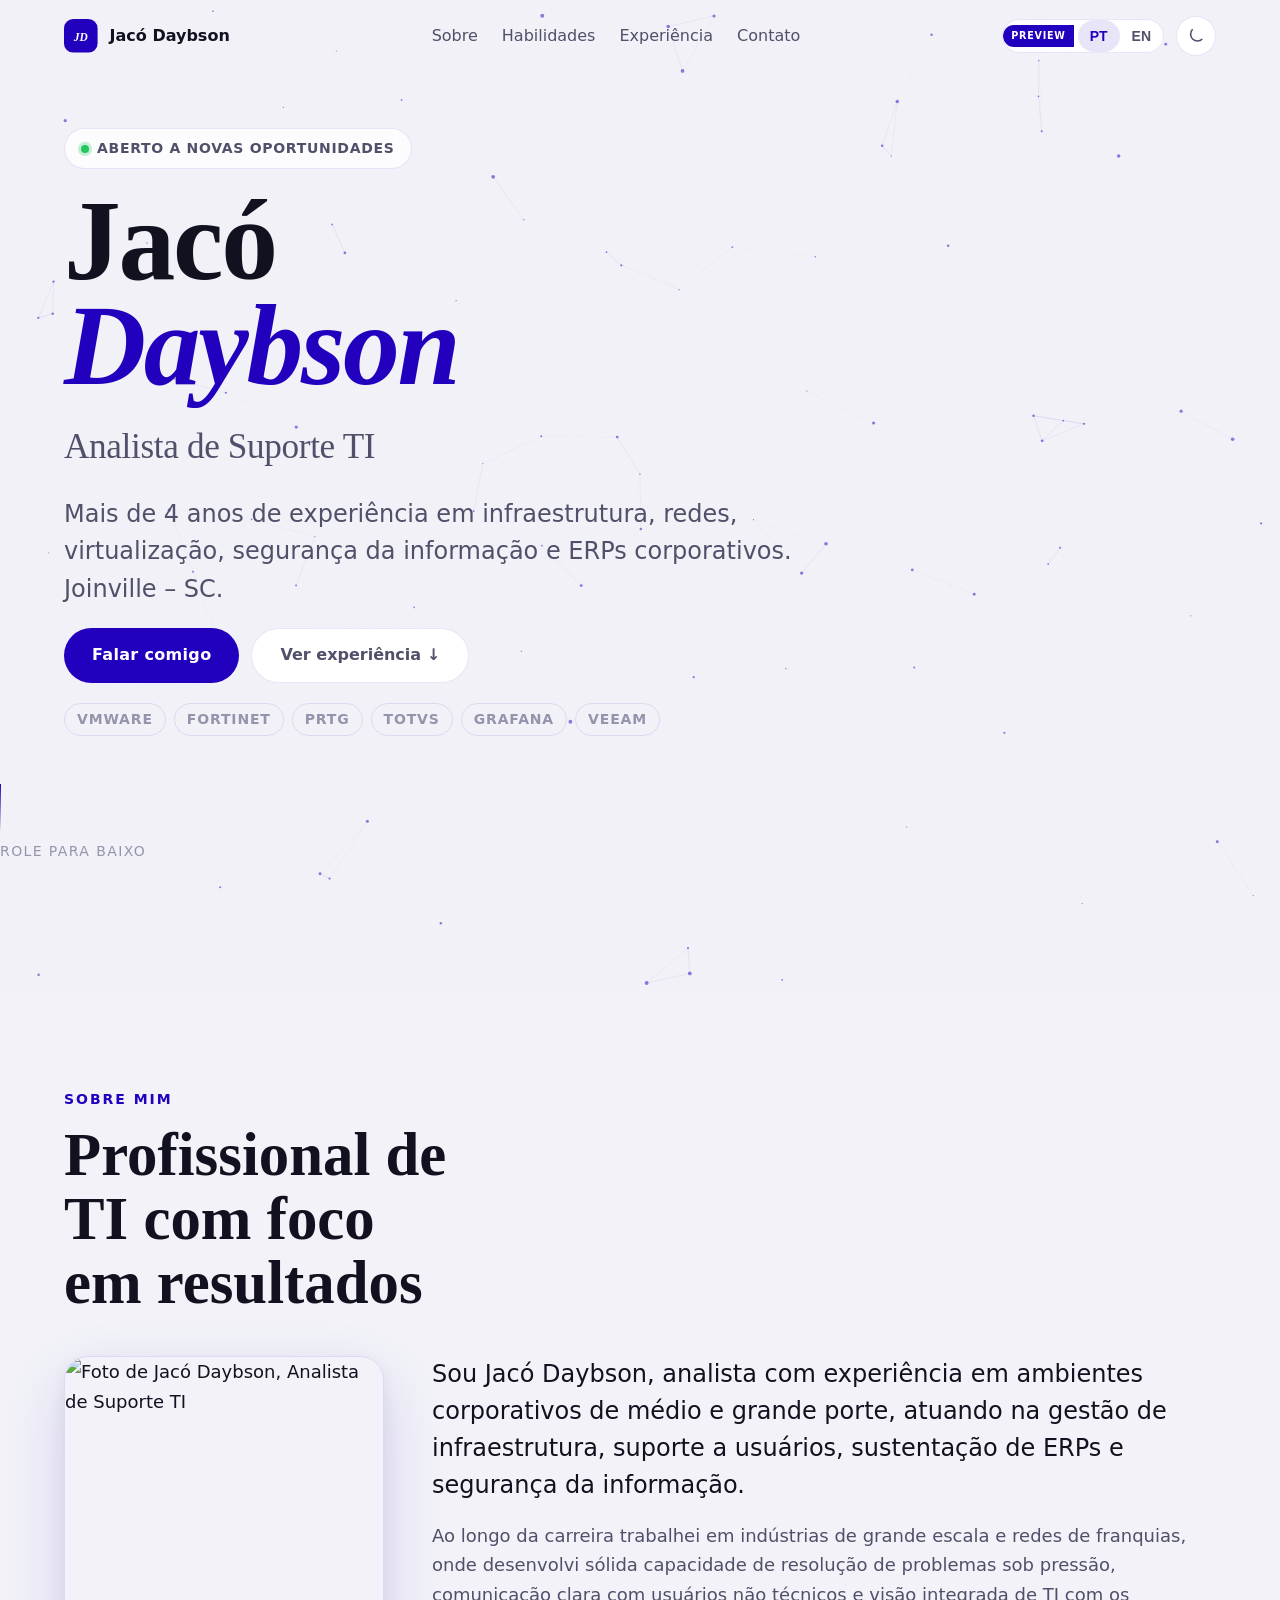
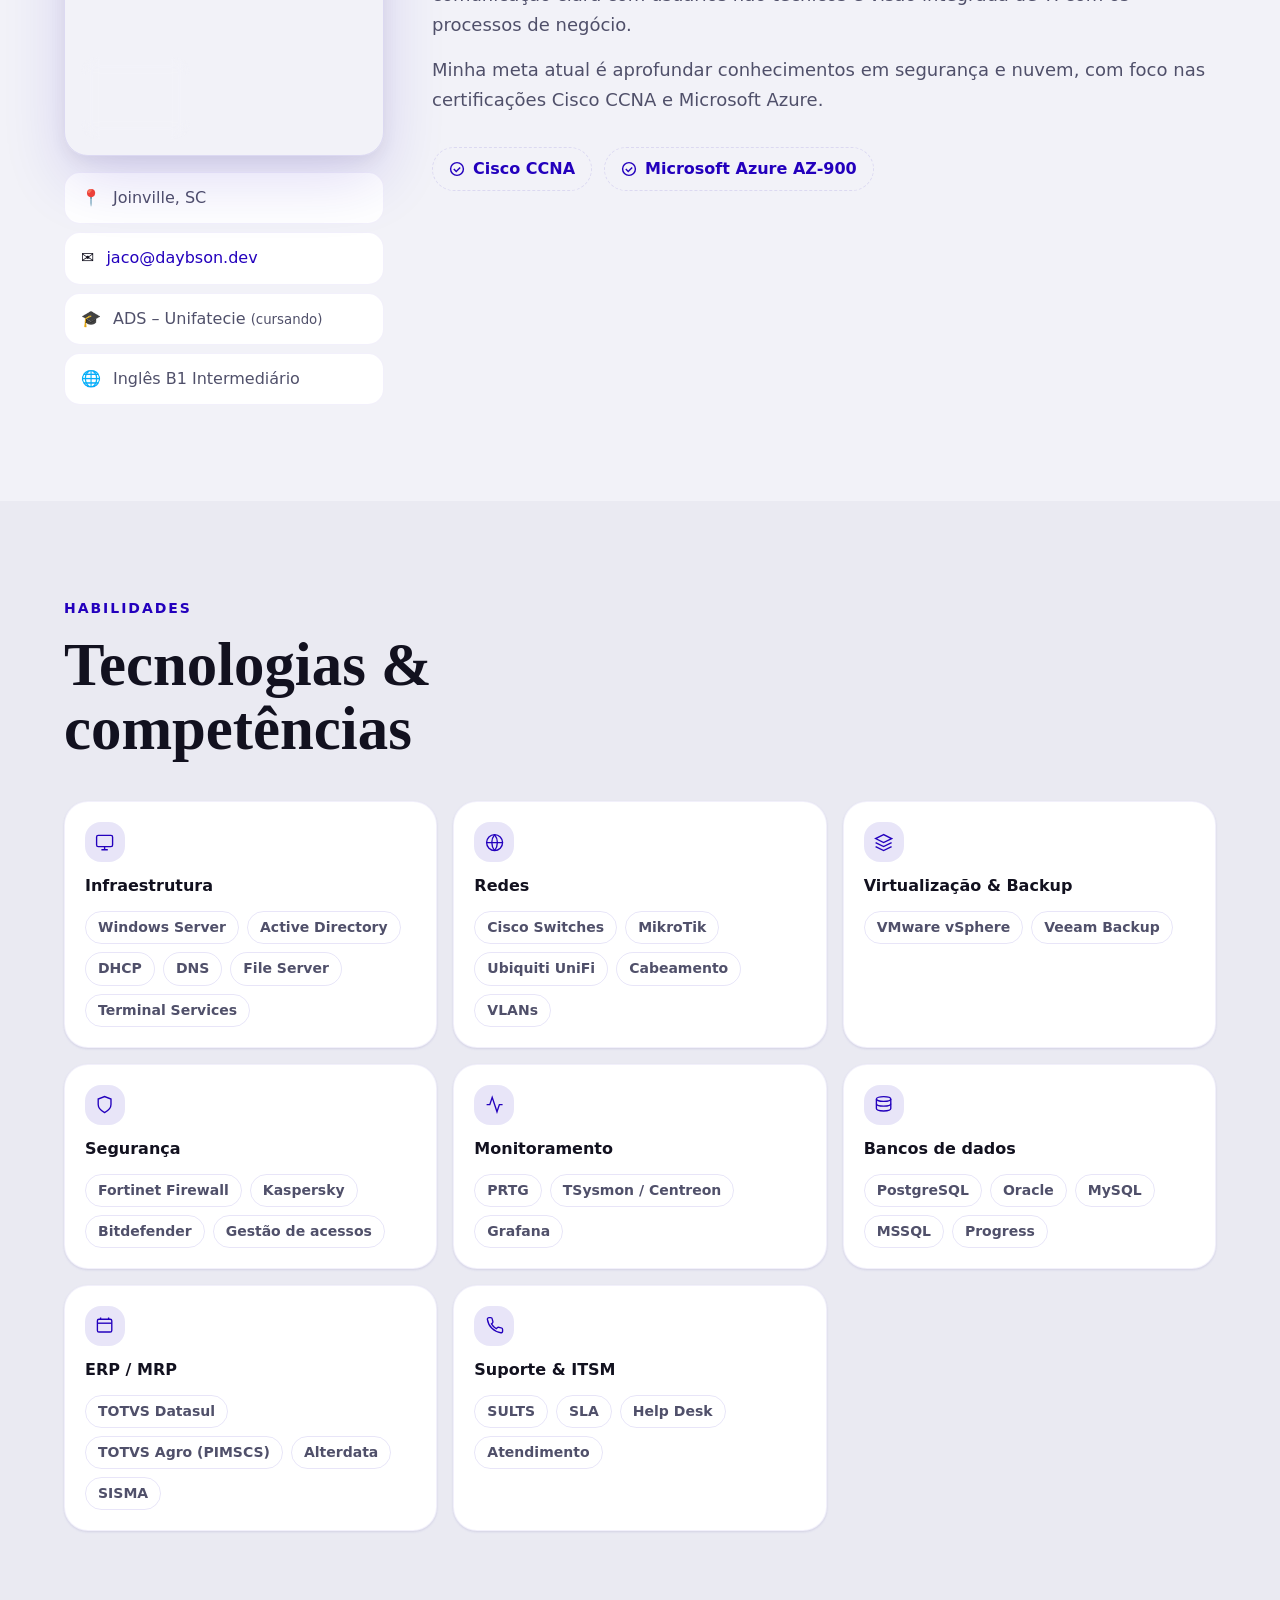
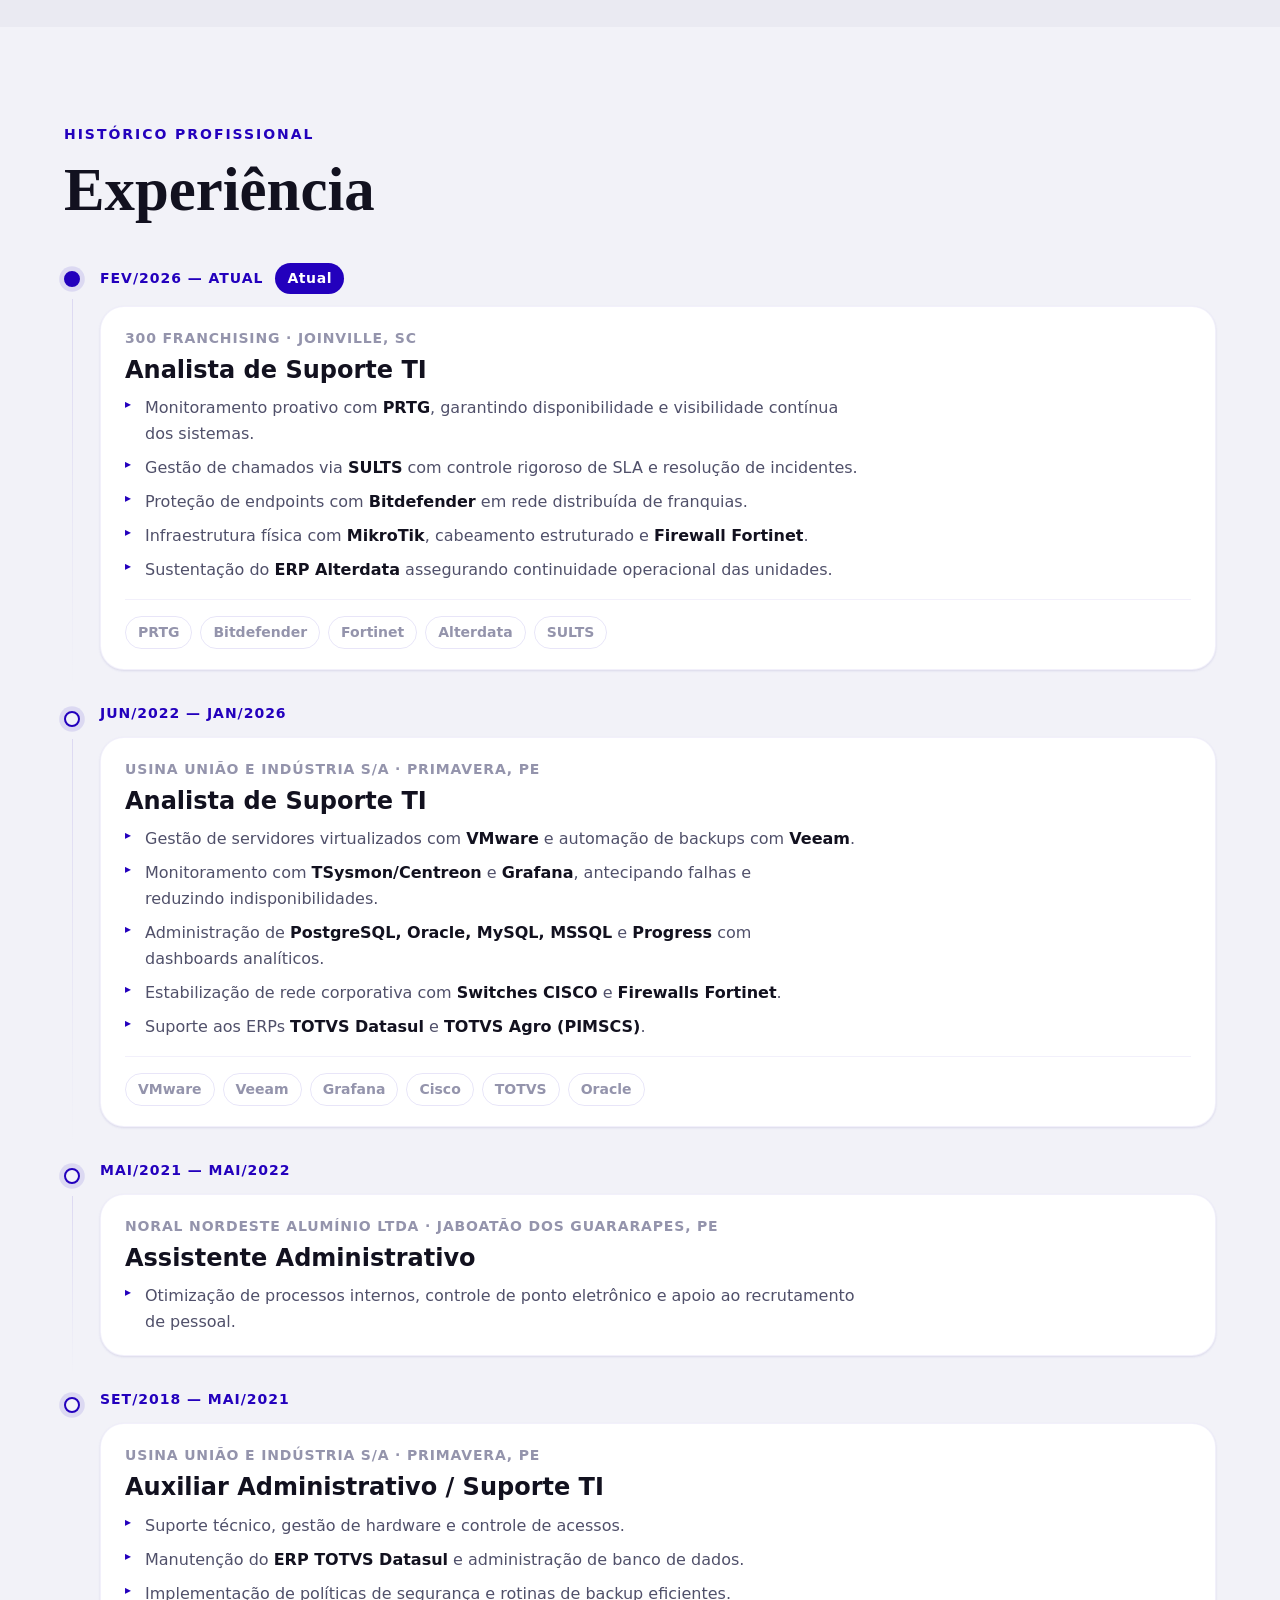
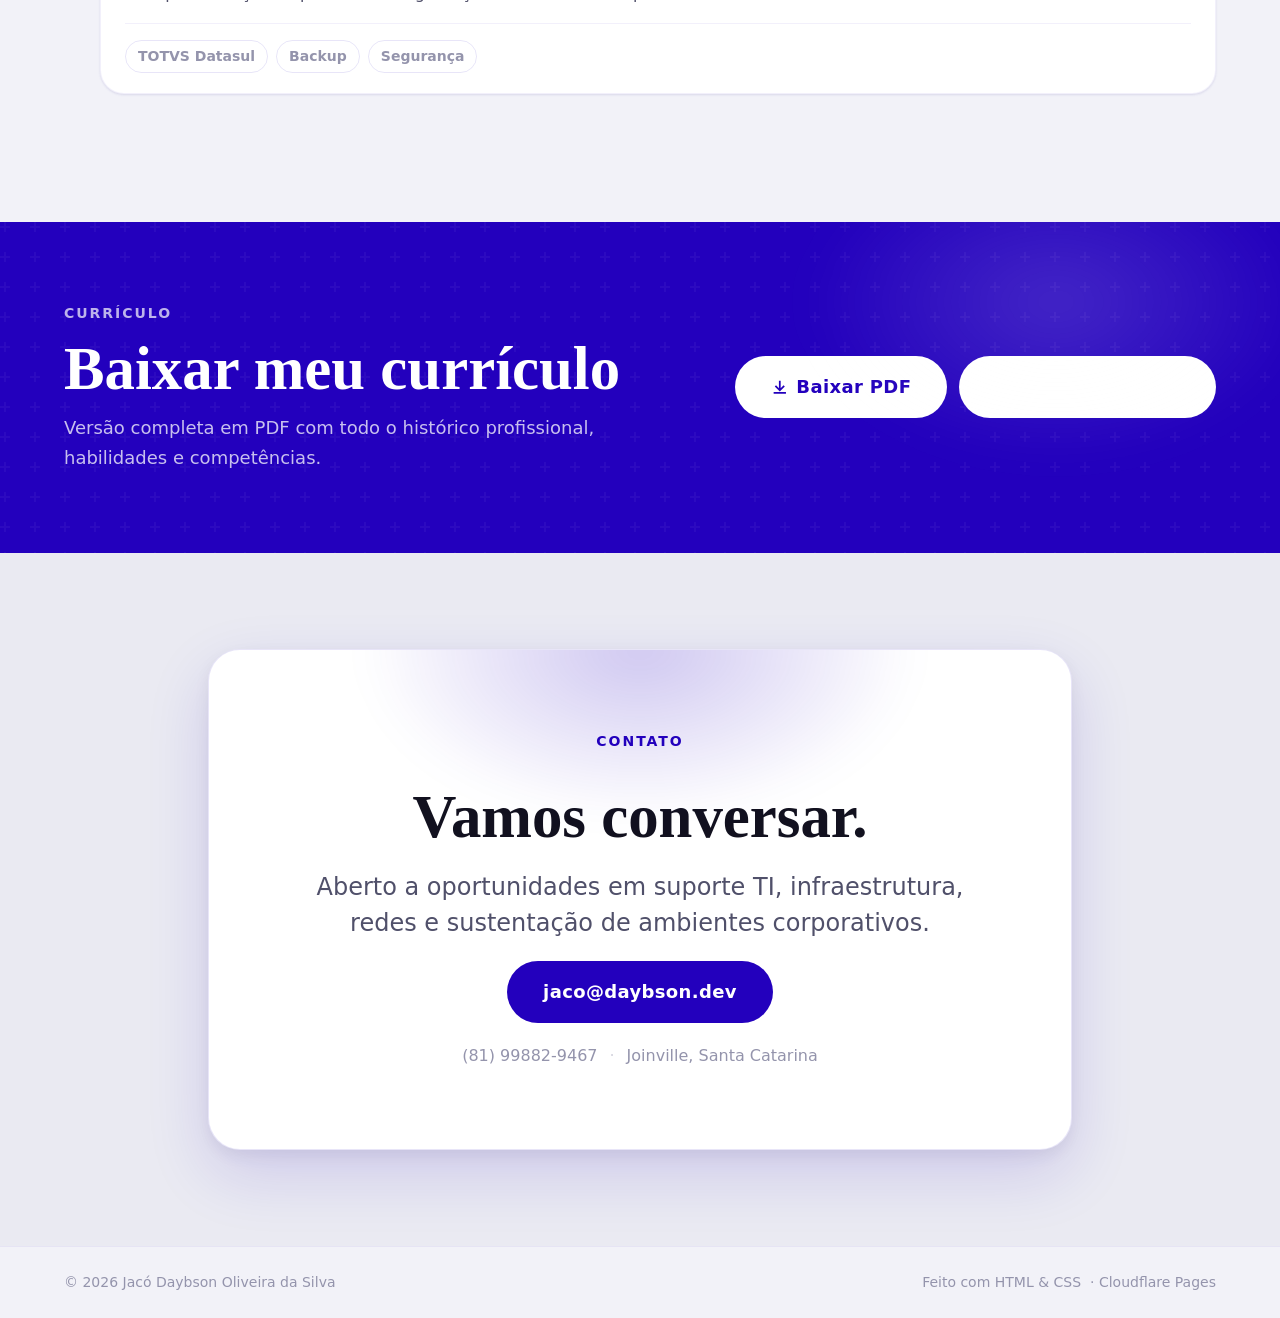
==== commit d7e41aa3: "feat: EN default para preview" ====
--- a/index.html
+++ b/index.html
@@ -499,7 +499,7 @@
   themeBtn.addEventListener('click', () => { dark = !dark; applyTheme(); });
 
   /* ── Language ── */
-  let lang = 'pt';
+  let lang = 'en';
   const applyLang = (l) => {
     lang = l;
     root.setAttribute('lang', l === 'pt' ? 'pt-BR' : 'en');
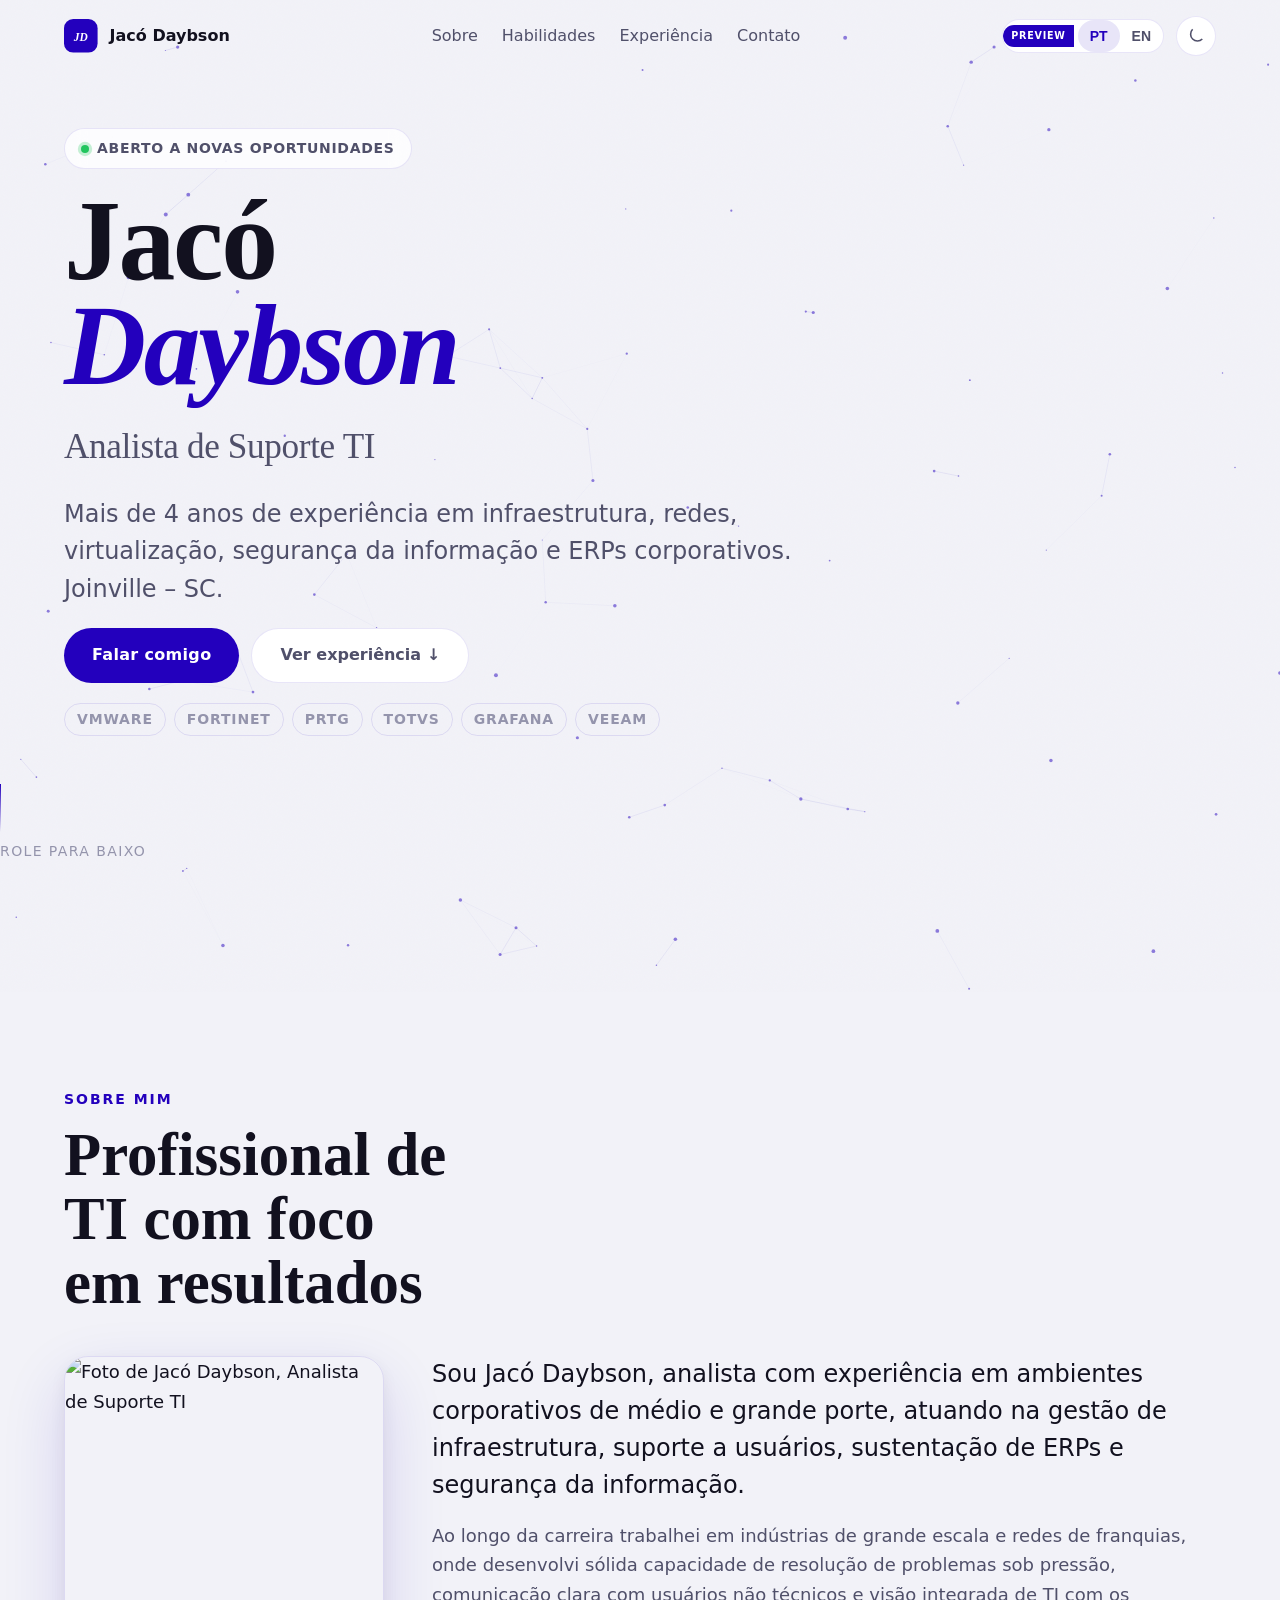
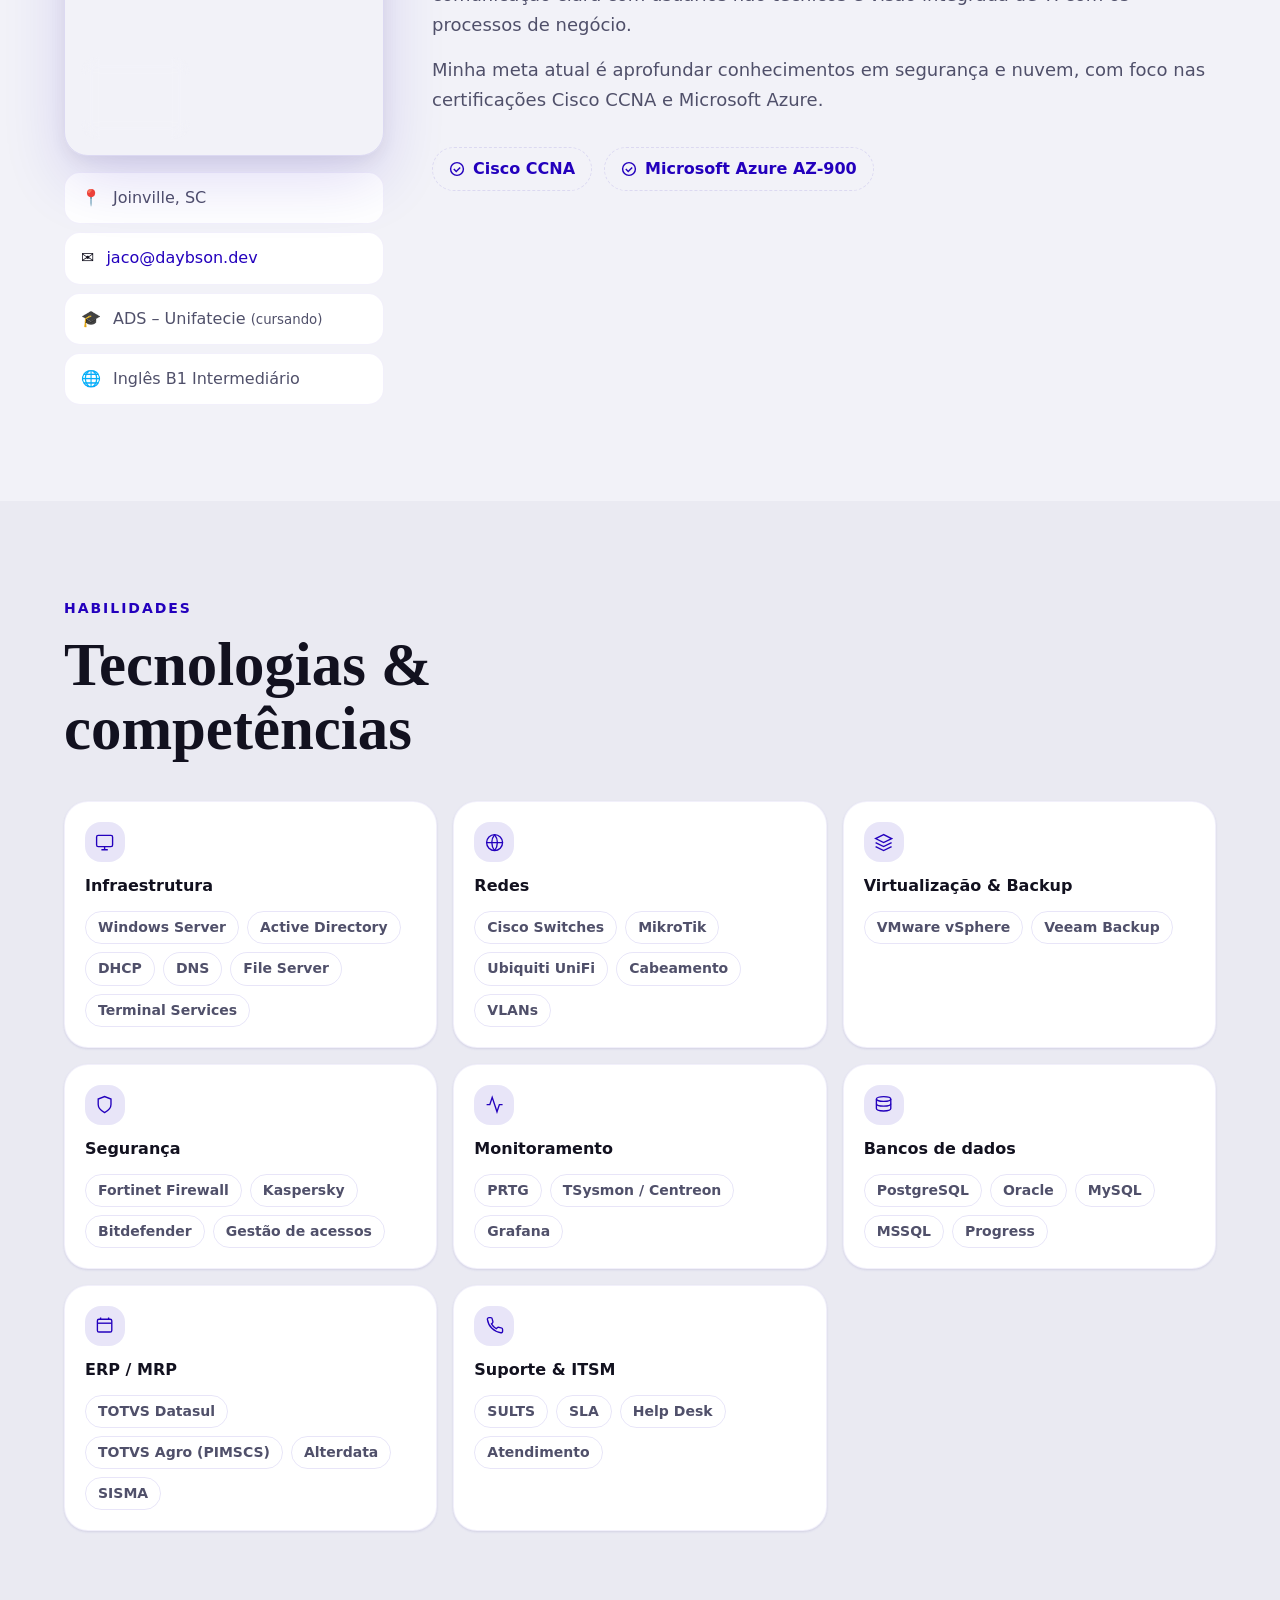
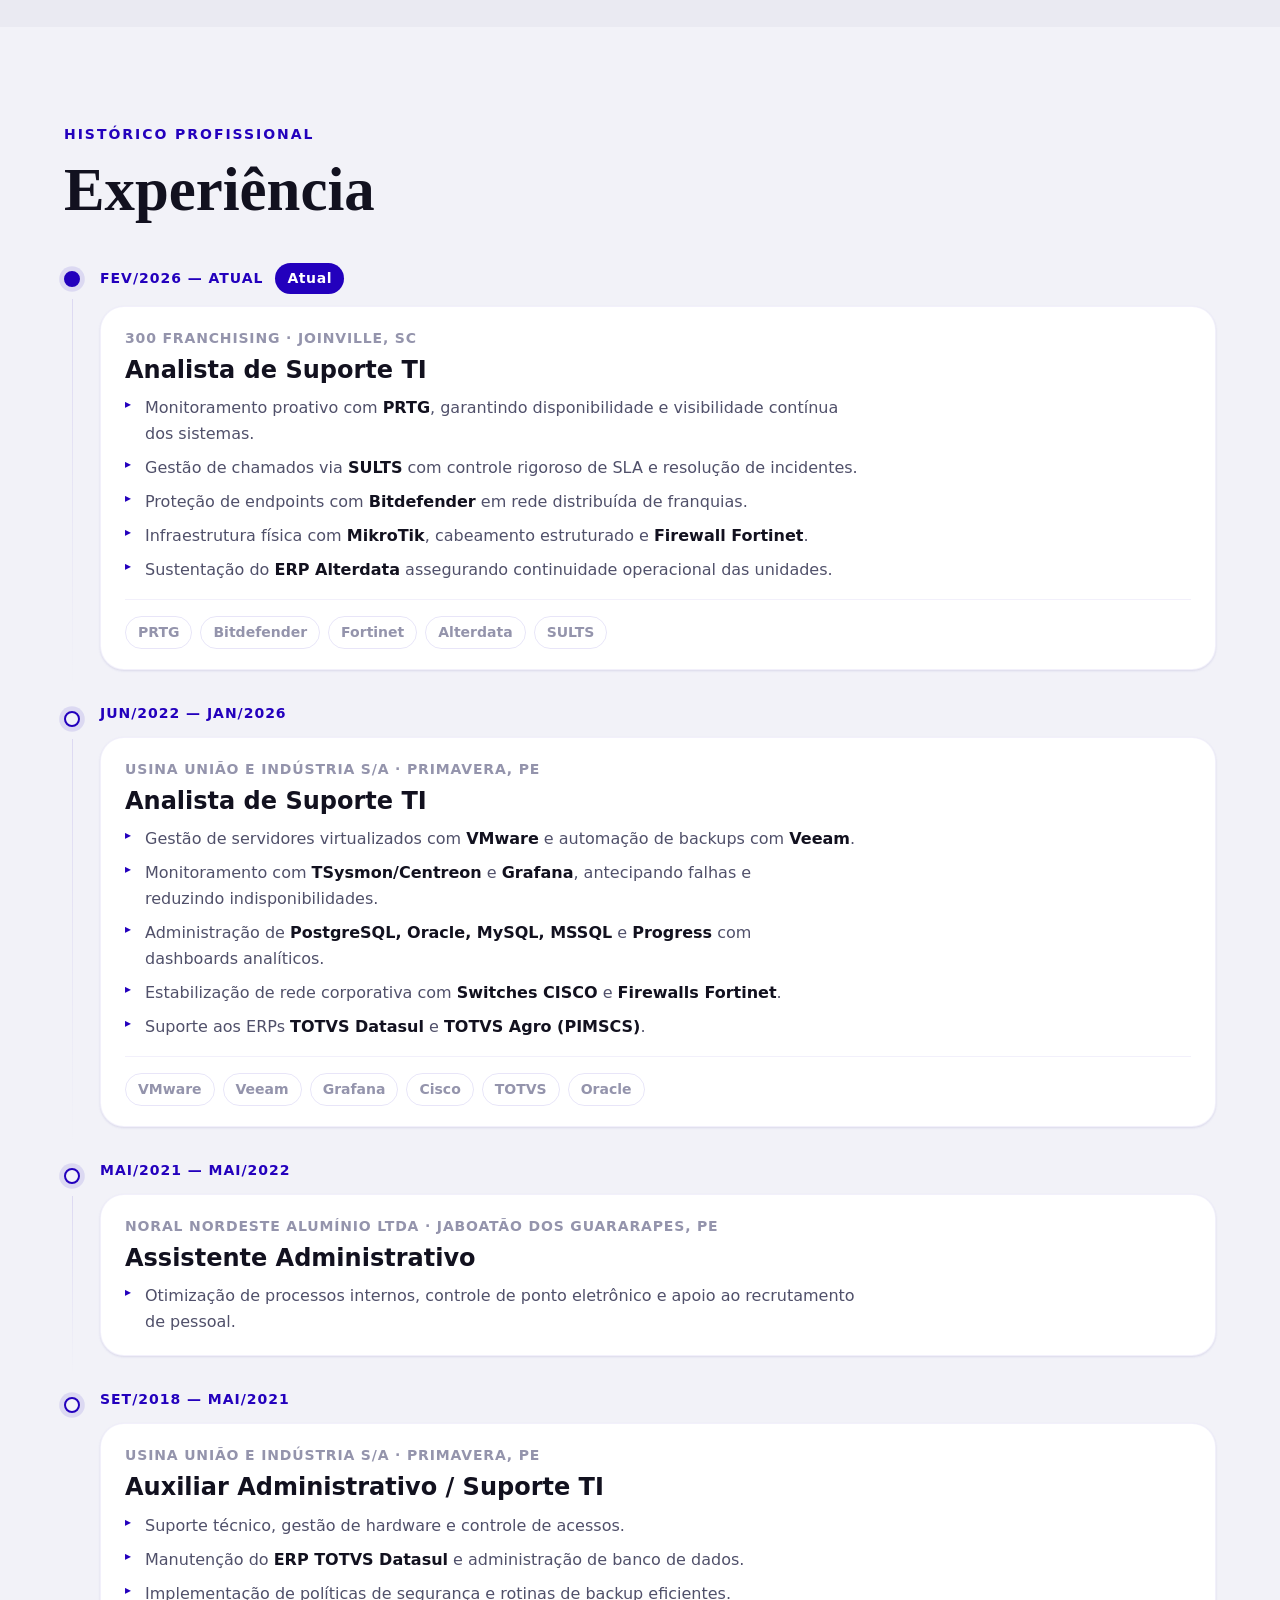
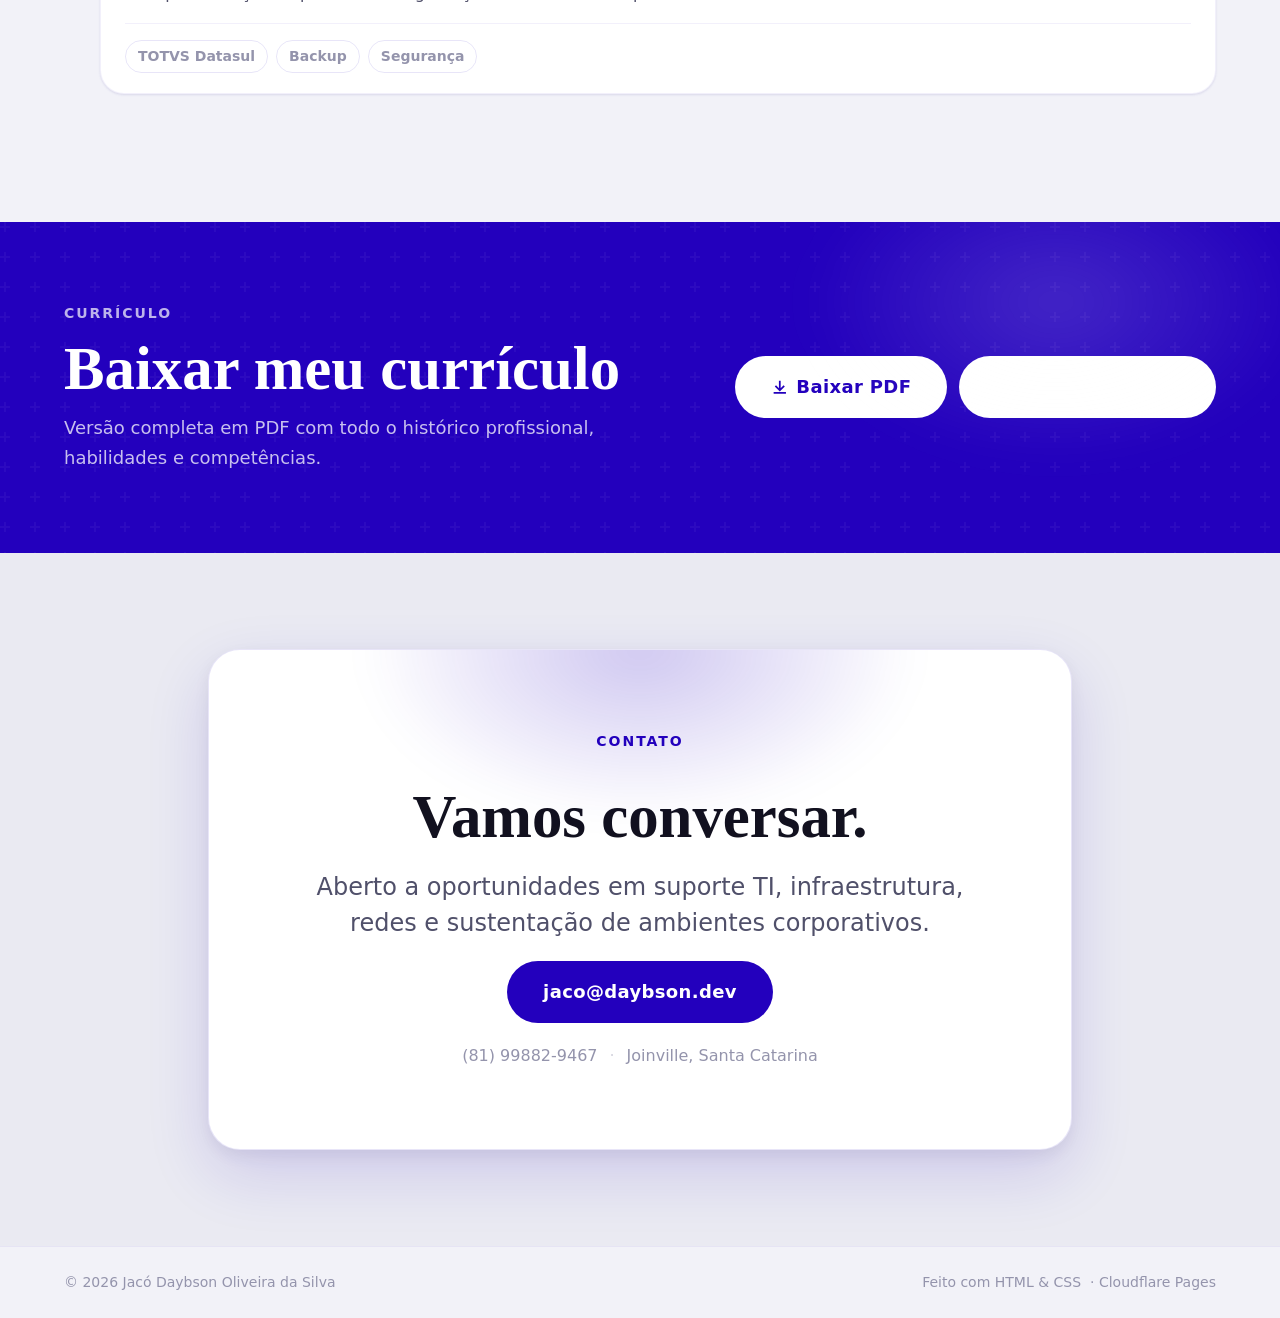
==== commit eeef9b60: "adicionado EN" ====
--- a/index.html
+++ b/index.html
@@ -499,7 +499,7 @@
   themeBtn.addEventListener('click', () => { dark = !dark; applyTheme(); });
 
   /* ── Language ── */
-  let lang = 'en';
+  let lang = 'pt';
   const applyLang = (l) => {
     lang = l;
     root.setAttribute('lang', l === 'pt' ? 'pt-BR' : 'en');
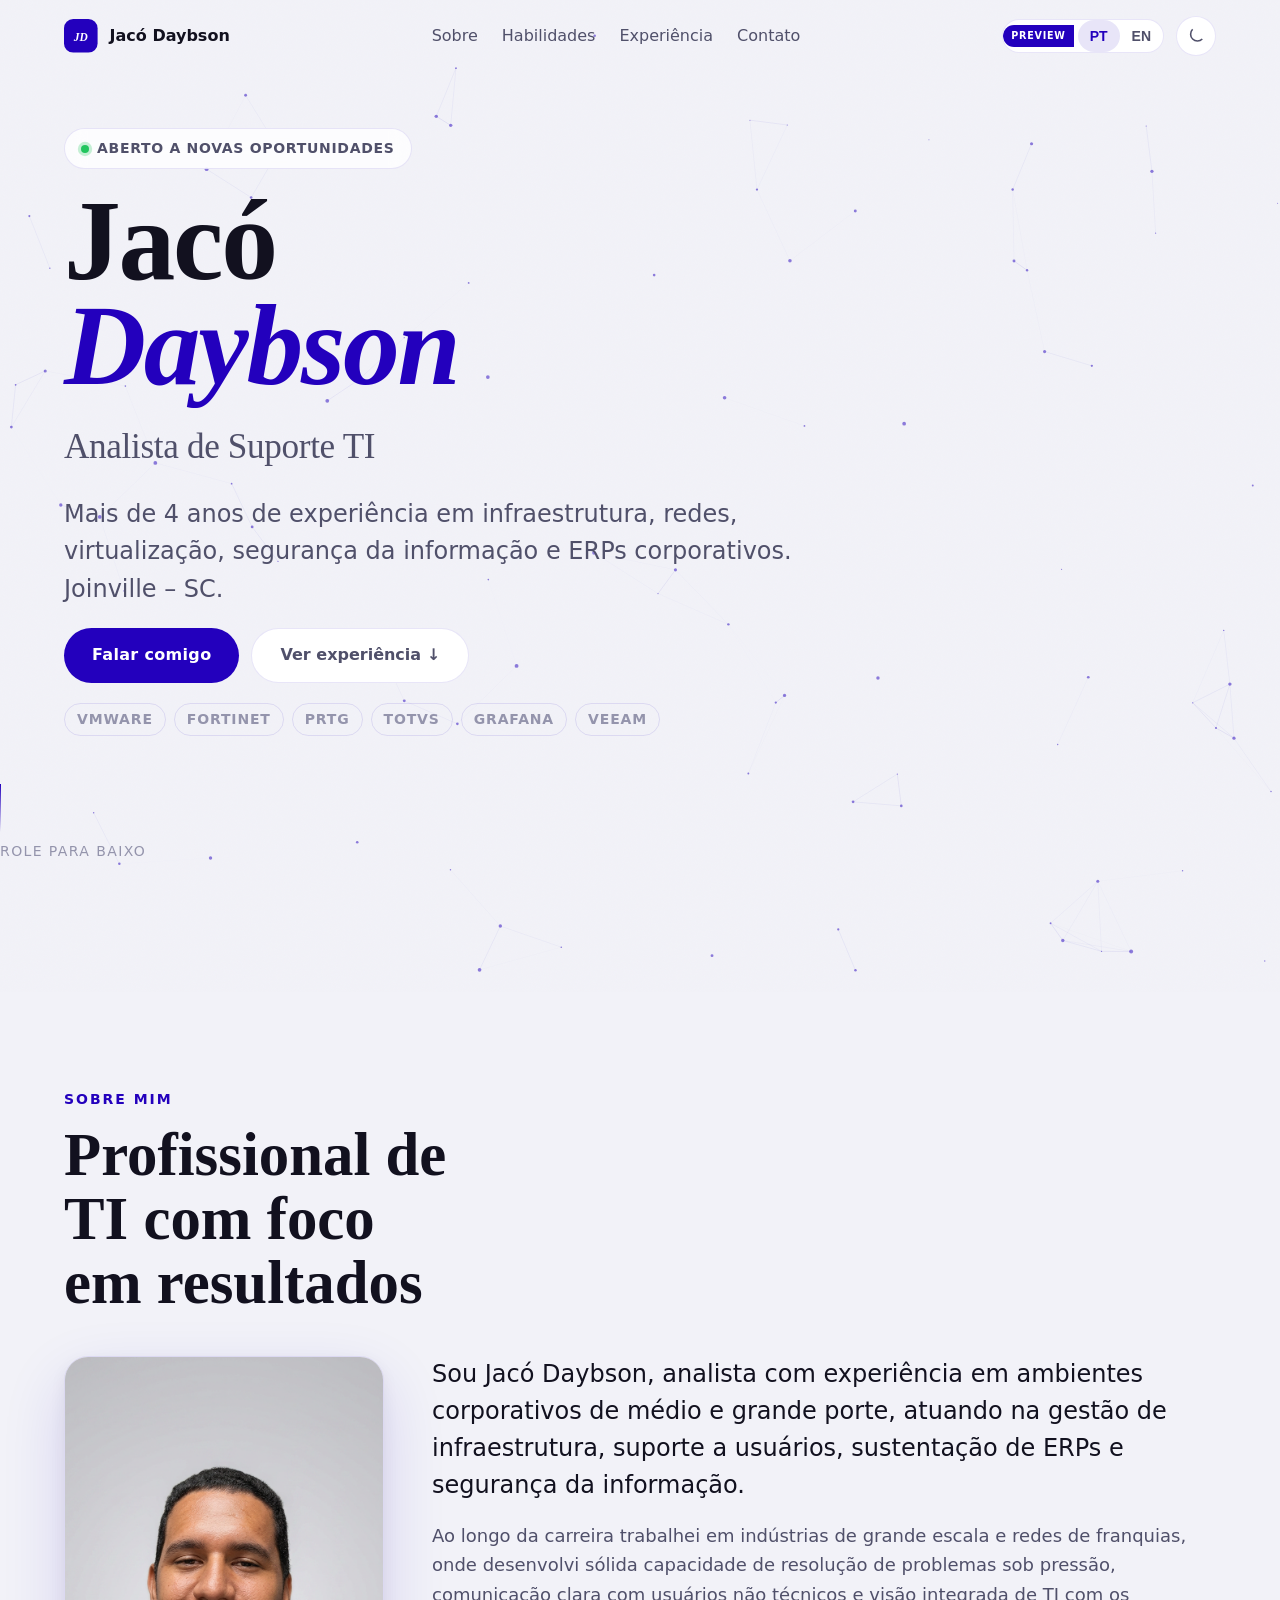
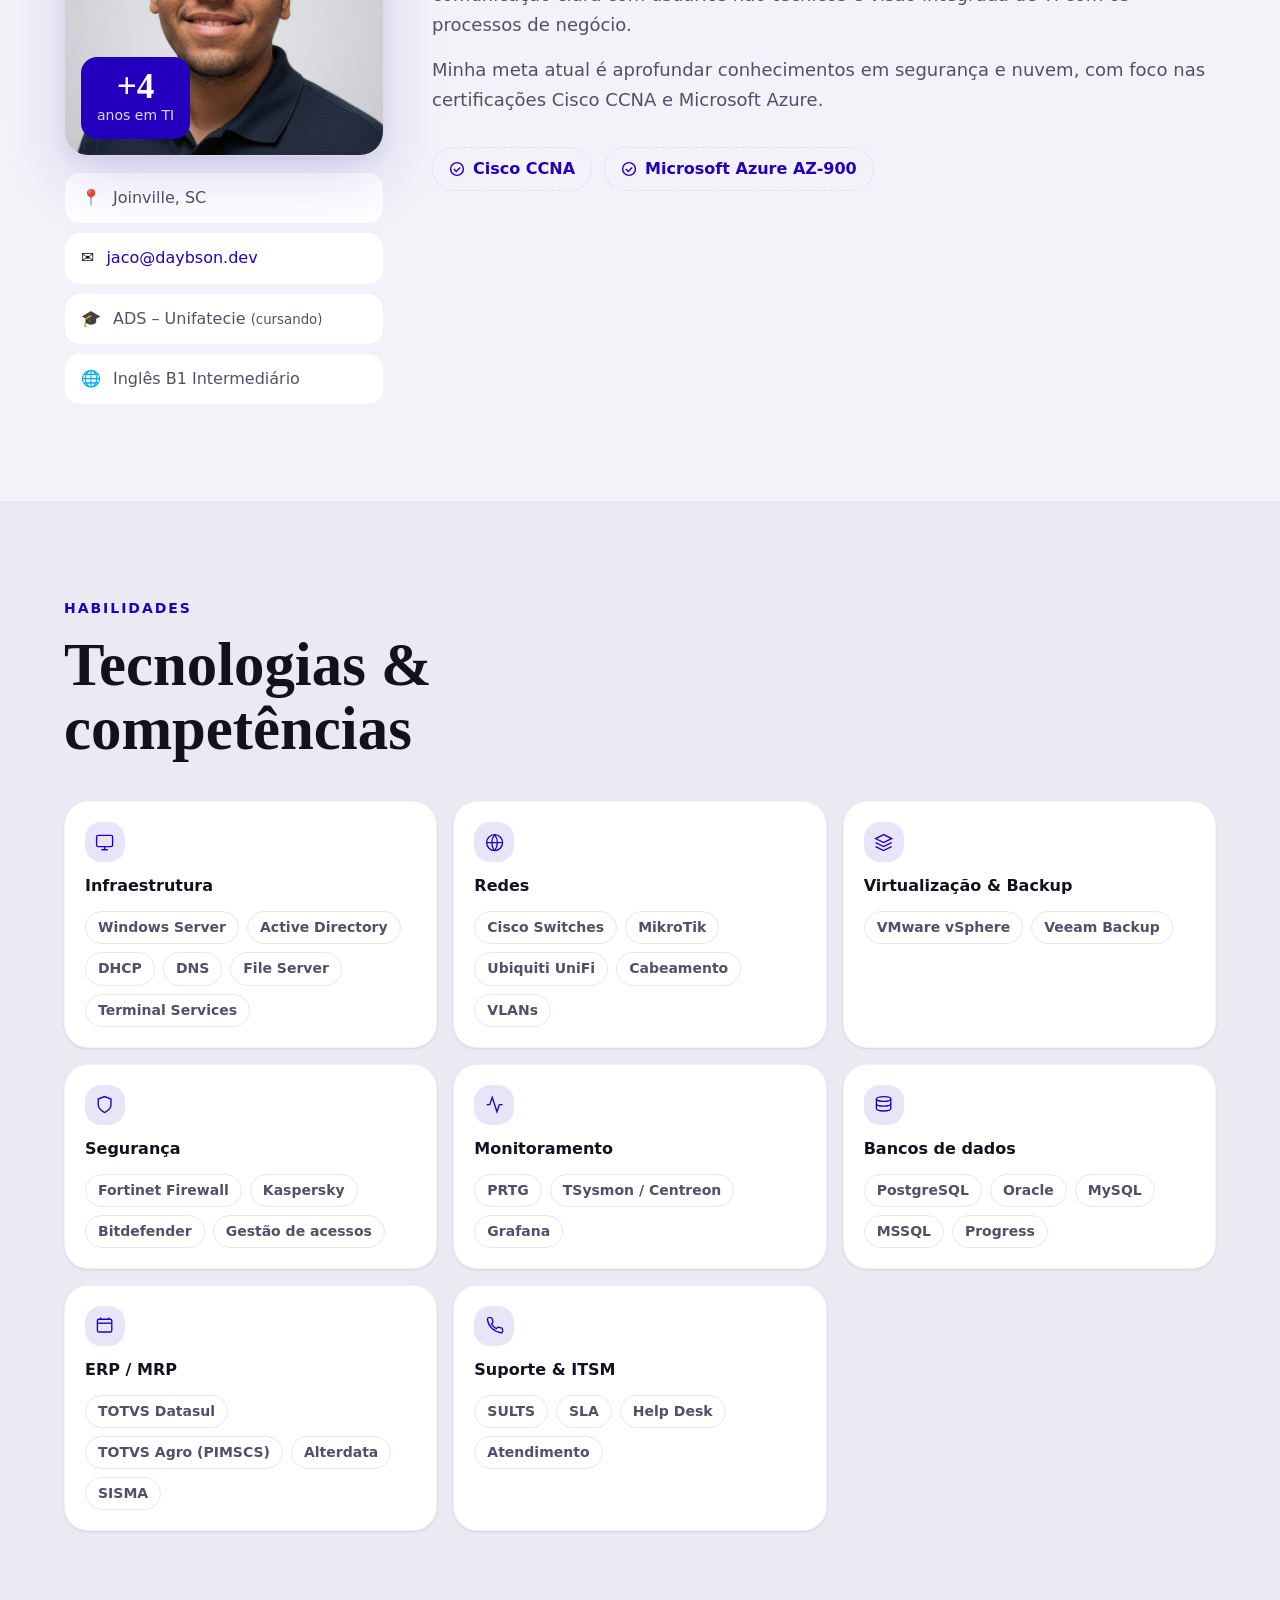
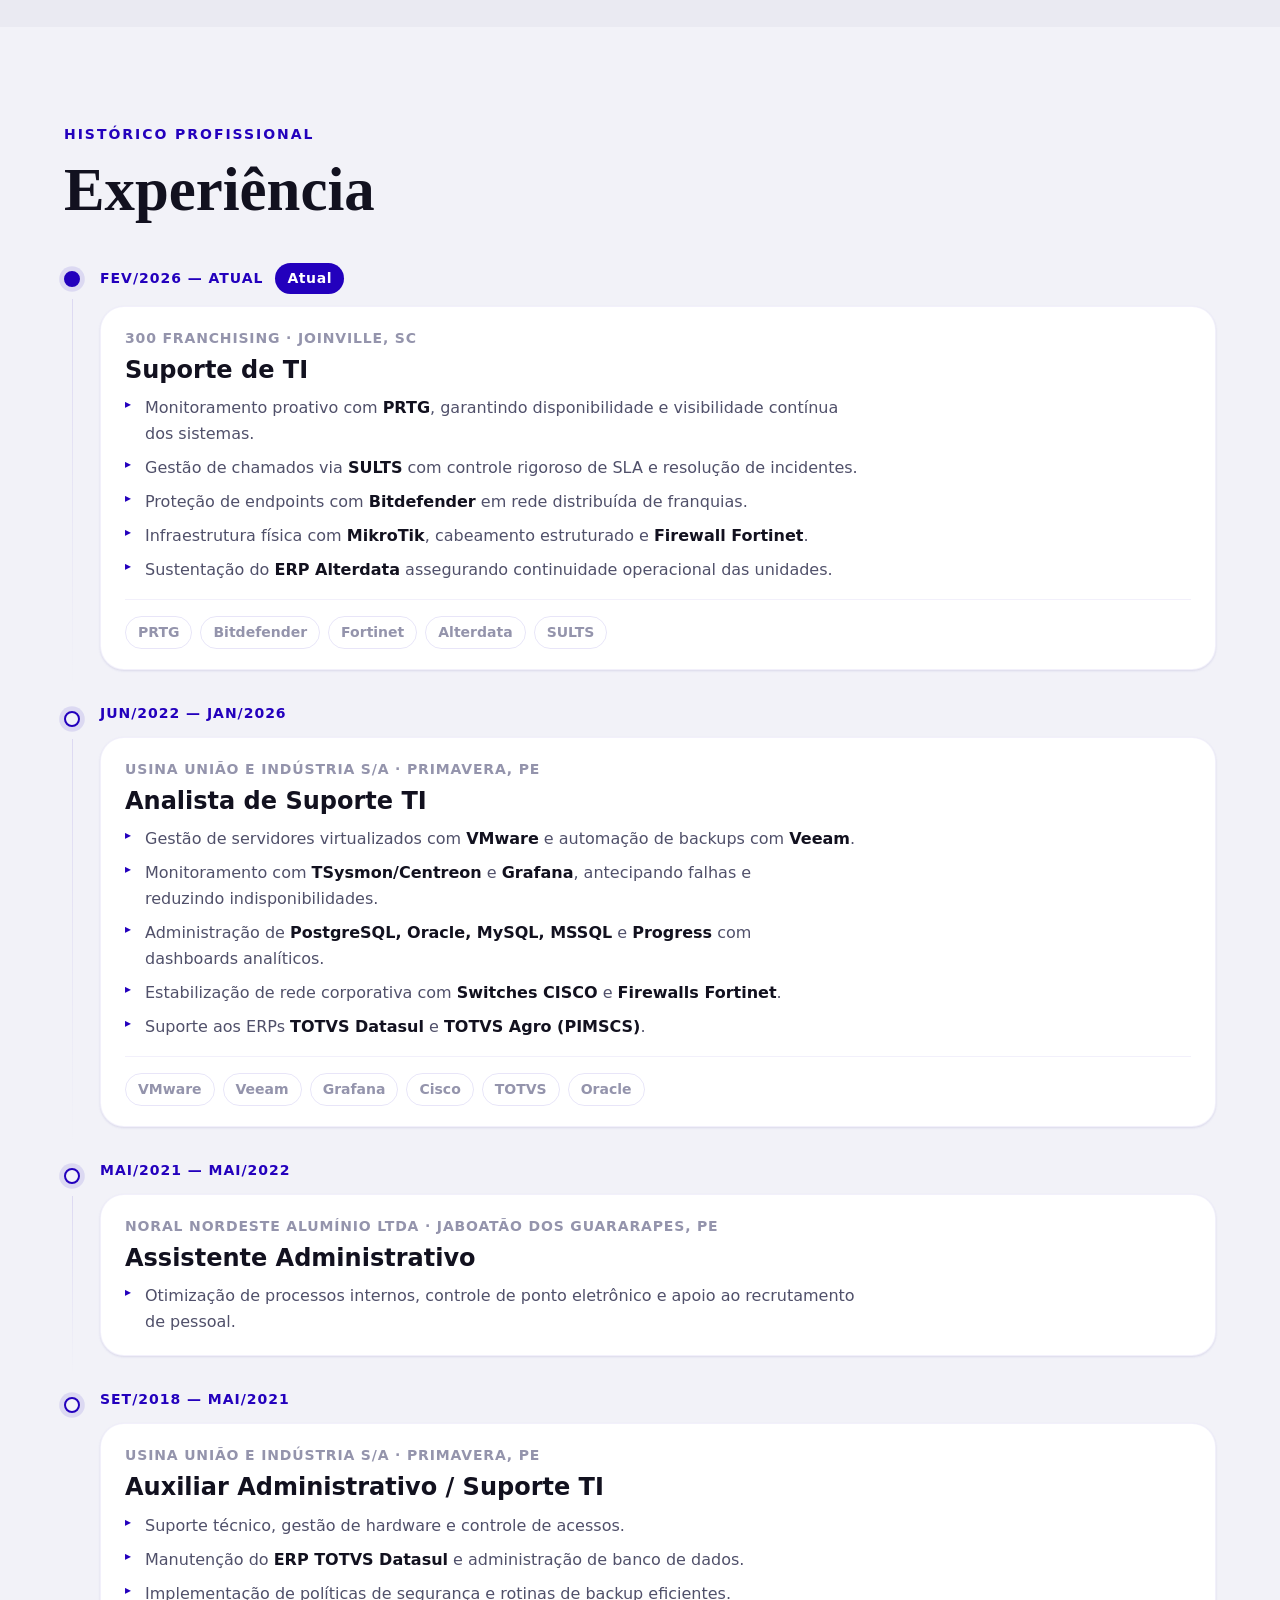
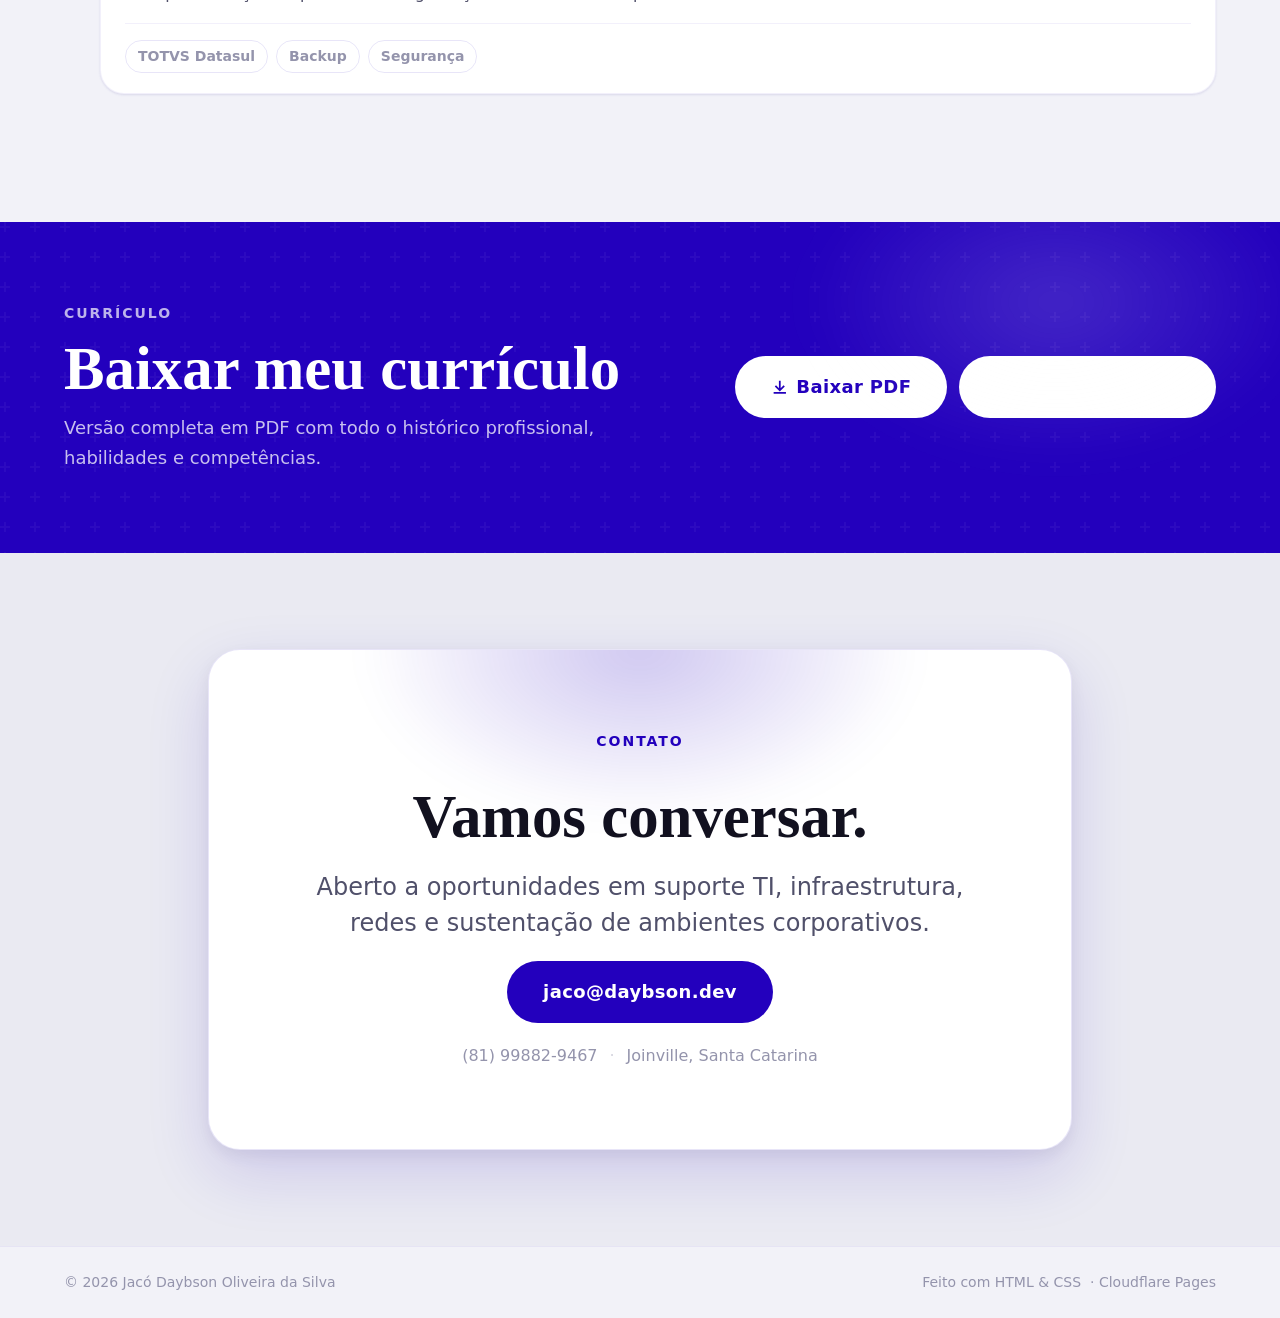
==== commit fa09addf: "Atualiza experiência profissional" ====
--- a/index.html
+++ b/index.html
@@ -251,7 +251,7 @@
               </div>
               <div class="tl-card">
                 <p class="tl-company">300 Franchising · Joinville, SC</p>
-                <h3 data-i18n="exp1_role">Analista de Suporte TI</h3>
+                <h3 data-i18n="exp1_role">Suporte de TI</h3>
                 <ul>
                   <li data-i18n="exp1_li1">Monitoramento proativo com <strong>PRTG</strong>, garantindo disponibilidade e visibilidade contínua dos sistemas.</li>
                   <li data-i18n="exp1_li2">Gestão de chamados via <strong>SULTS</strong> com controle rigoroso de SLA e resolução de incidentes.</li>
